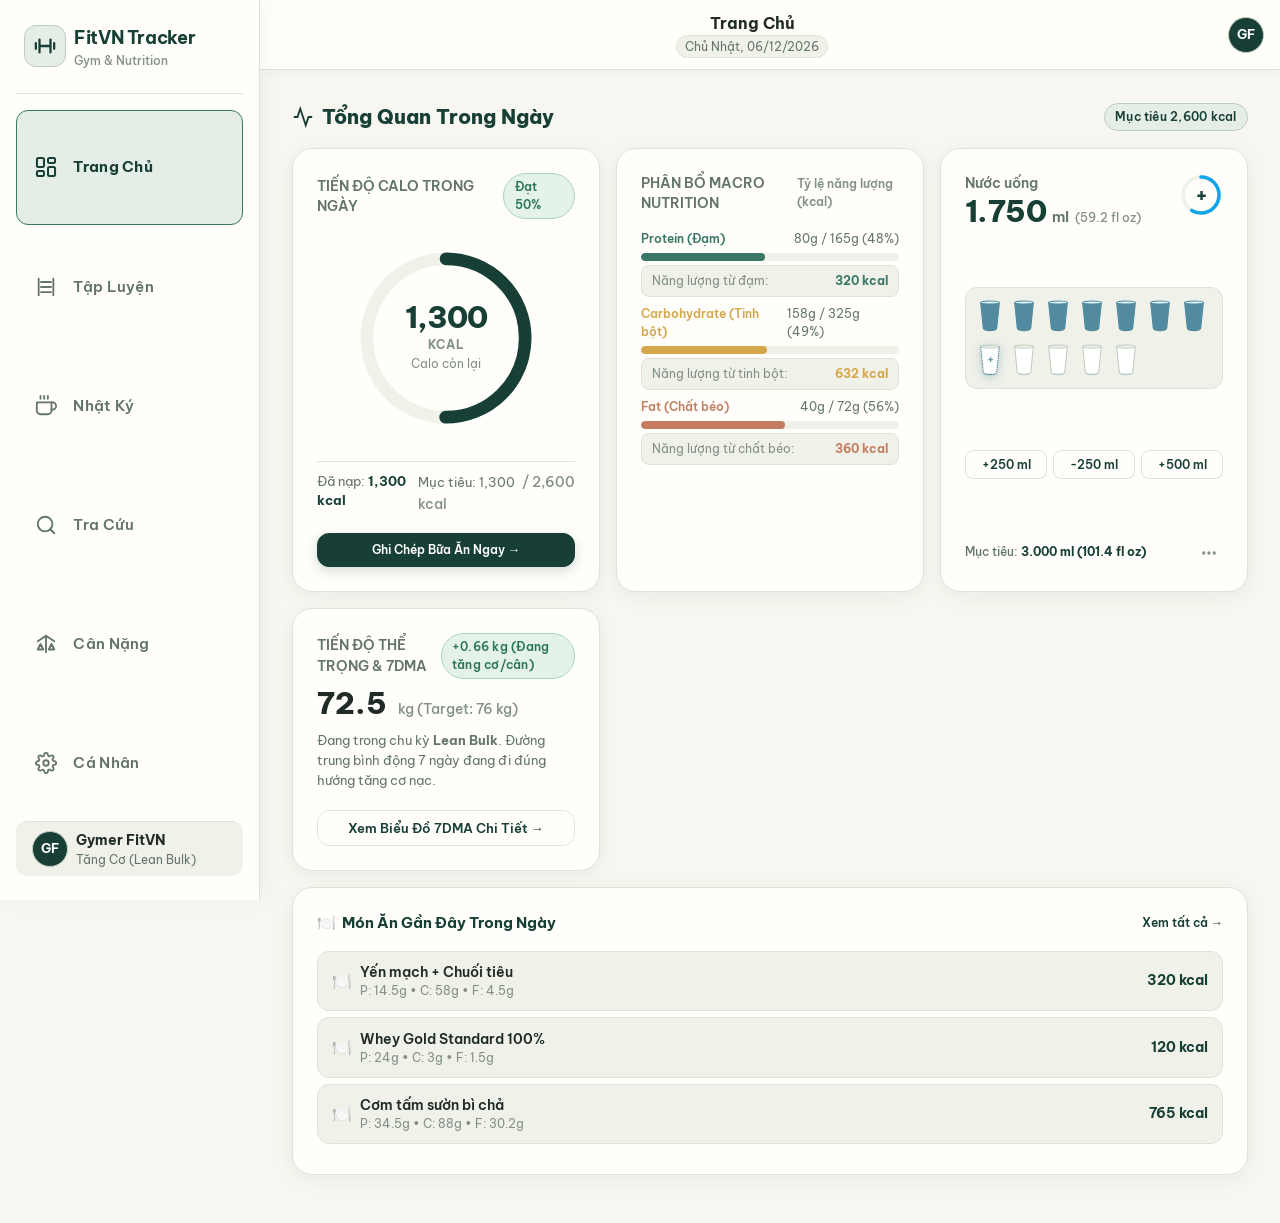
==== index.html @ dfe7b6f4 "fea: push nhật kí tập luyện" ====
<!DOCTYPE html>
<html lang="vi">
<head>
  <meta charset="UTF-8">
  <meta name="viewport" content="width=device-width, initial-scale=1.0, maximum-scale=1.0, user-scalable=no">
  <meta name="theme-color" content="#F7F6F0">
  <meta name="description" content="FitVN Tracker - Ứng dụng quản lý sức khỏe, dinh dưỡng và cân nặng dành cho Gymer">
  <title>Trang Chủ - FitVN Tracker</title>

  <!-- Google Font Be Vietnam Pro -->
  <link rel="preconnect" href="https://fonts.googleapis.com">
  <link rel="preconnect" href="https://fonts.gstatic.com" crossorigin>
  <link href="https://fonts.googleapis.com/css2?family=Be+Vietnam+Pro:wght@400;500;600;700;800&display=swap" rel="stylesheet">

  <!-- Core CSS (No external frameworks) -->
  <link rel="stylesheet" href="css/variables.css">
  <link rel="stylesheet" href="css/glass.css">
  <link rel="stylesheet" href="css/style.css">
</head>
<body class="theme-porcelain">

  <div id="app-layout">
    <!-- NAVIGATION BAR -->
    <nav class="app-navigation glass-nav" id="app-nav" aria-label="Main Navigation">
      <!-- Desktop Brand Header -->
      <div class="nav-brand-desktop">
        <div class="brand-icon">
          <svg width="22" height="22" viewBox="0 0 24 24" fill="none" stroke="currentColor" stroke-width="2.5" stroke-linecap="round" stroke-linejoin="round">
            <path d="M6 5v14M18 5v14M2 9v6M22 9v6M6 12h12"/>
          </svg>
        </div>
        <div class="brand-text">
          <span class="brand-title">FitVN Tracker</span>
          <span class="brand-sub">Gym & Nutrition</span>
        </div>
      </div>

      <!-- Navigation Links -->
      <ul class="nav-list" role="tablist">
        <li class="nav-item">
          <a href="index.html" class="nav-link active" data-page="dashboard">
            <svg viewBox="0 0 24 24" fill="none" stroke-linecap="round" stroke-linejoin="round">
              <rect x="3" y="3" width="7" height="9" rx="1.5"/>
              <rect x="14" y="3" width="7" height="5" rx="1.5"/>
              <rect x="14" y="12" width="7" height="9" rx="1.5"/>
              <rect x="3" y="16" width="7" height="5" rx="1.5"/>
            </svg>
            <span class="nav-label">Trang Chủ</span>
          </a>
        </li>
        <li class="nav-item">
          <a href="Page/workout.html" class="nav-link" data-page="workout">
            <svg viewBox="0 0 24 24" fill="none" stroke="currentColor" stroke-width="2.2" stroke-linecap="round" stroke-linejoin="round">
              <path d="M6.5 6.5h11M6.5 17.5h11M6.5 12h11M4 3v18M20 3v18"/>
            </svg>
            <span class="nav-label">Tập Luyện</span>
          </a>
        </li>
        <li class="nav-item">
          <a href="Page/food-log.html" class="nav-link" data-page="food">
            <svg viewBox="0 0 24 24" fill="none" stroke-linecap="round" stroke-linejoin="round">
              <path d="M18 8h1a4 4 0 0 1 0 8h-1"/>
              <path d="M2 8h16v9a4 4 0 0 1-4 4H6a4 4 0 0 1-4-4V8z"/>
              <line x1="6" y1="1" x2="6" y2="4"/>
              <line x1="10" y1="1" x2="10" y2="4"/>
              <line x1="14" y1="1" x2="14" y2="4"/>
            </svg>
            <span class="nav-label">Nhật Ký</span>
          </a>
        </li>
        <li class="nav-item">
          <a href="Page/food-search.html" class="nav-link" data-page="food-search">
            <svg viewBox="0 0 24 24" fill="none" stroke-linecap="round" stroke-linejoin="round">
              <circle cx="11" cy="11" r="8"></circle>
              <line x1="21" y1="21" x2="16.65" y2="16.65"></line>
            </svg>
            <span class="nav-label">Tra Cứu</span>
          </a>
        </li>
        <li class="nav-item">
          <a href="Page/weight.html" class="nav-link" data-page="weight">
            <svg viewBox="0 0 24 24" fill="none" stroke-linecap="round" stroke-linejoin="round">
              <path d="M12 3v18M3 9l9-6 9 6M6 12l-3 6h6l-3-6zM18 12l-3 6h6l-3-6z"/>
            </svg>
            <span class="nav-label">Cân Nặng</span>
          </a>
        </li>
        <li class="nav-item">
          <a href="Page/settings.html" class="nav-link" data-page="settings">
            <svg viewBox="0 0 24 24" fill="none" stroke-linecap="round" stroke-linejoin="round">
              <circle cx="12" cy="12" r="3"/>
              <path d="M19.4 15a1.65 1.65 0 0 0 .33 1.82l.06.06a2 2 0 0 1 0 2.83 2 2 0 0 1-2.83 0l-.06-.06a1.65 1.65 0 0 0-1.82-.33 1.65 1.65 0 0 0-1 1.51V21a2 2 0 0 1-2 2 2 2 0 0 1-2-2v-.09A1.65 1.65 0 0 0 9 19.4a1.65 1.65 0 0 0-1.82.33l-.06.06a2 2 0 0 1-2.83 0 2 2 0 0 1 0-2.83l.06-.06a1.65 1.65 0 0 0 .33-1.82 1.65 1.65 0 0 0-1.51-1H3a2 2 0 0 1-2-2 2 2 0 0 1 2-2h.09A1.65 1.65 0 0 0 4.6 9a1.65 1.65 0 0 0-.33-1.82l-.06-.06a2 2 0 0 1 0-2.83 2 2 0 0 1 2.83 0l.06.06a1.65 1.65 0 0 0 1.82.33H9a1.65 1.65 0 0 0 1-1.51V3a2 2 0 0 1 2-2 2 2 0 0 1 2 2v.09a1.65 1.65 0 0 0 1 1.51 1.65 1.65 0 0 0 1.82-.33l.06-.06a2 2 0 0 1 2.83 0 2 2 0 0 1 0 2.83l-.06.06a1.65 1.65 0 0 0-.33 1.82V9a1.65 1.65 0 0 0 1.51 1H21a2 2 0 0 1 2 2 2 2 0 0 1-2 2h-.09a1.65 1.65 0 0 0-1.51 1z"/>
            </svg>
            <span class="nav-label">Cá Nhân</span>
          </a>
        </li>
      </ul>

      <!-- Desktop Sidebar User Snippet -->
      <a href="Page/auth.html" class="nav-footer-desktop" title="Chuyển đổi tài khoản / Đăng nhập">
        <div class="avatar-pill">VN</div>
        <div class="user-info-snippet">
          <span class="user-name">Người dùng FitVN</span>
          <span class="user-goal-tag">Đang tải hồ sơ...</span>
        </div>
      </a>
    </nav>

    <!-- CONTENT WRAPPER -->
    <div class="content-wrapper">
      <!-- Sticky Glass Header -->
      <header class="app-header glass-header">
        <div class="header-left">
          <div class="brand-icon">
            <svg width="20" height="20" viewBox="0 0 24 24" fill="none" stroke="currentColor" stroke-width="2.5" stroke-linecap="round" stroke-linejoin="round">
              <path d="M6 5v14M18 5v14M2 9v6M22 9v6M6 12h12"/>
            </svg>
          </div>
          <span class="brand-title">FitVN Tracker</span>
        </div>
        <div class="header-center">
          <h1 class="header-tab-title" id="header-title">Trang Chủ</h1>
          <span class="header-date-badge" id="header-date">Hôm nay</span>
        </div>
        <div class="header-right">
          <a href="Page/auth.html" class="avatar-pill" title="Hồ sơ tài khoản">VN</a>
        </div>
      </header>

      <!-- Main Viewport for Dashboard -->
      <main class="main-viewport">
        <!-- TRANG CHỦ (DASHBOARD) -->
        <section class="tab-content active" id="tab-dashboard">
          <div class="section-header">
            <h2 class="section-title">
              <svg width="22" height="22" viewBox="0 0 24 24" fill="none" stroke="var(--color-primary, #173F35)" stroke-width="2">
                <path d="M22 12h-4l-3 9L9 3l-3 9H2"/>
              </svg>
              Tổng Quan Trong Ngày
            </h2>
            <span class="glass-badge glass-badge-cyan" id="dash-target-badge">Mục tiêu 2,600 kcal</span>
          </div>

          <div class="grid-cards">
            <!-- WIDGET 1: SVG Circular Calorie Progress Gauge -->
            <div class="glass-card stat-card glass-card-interactive">
              <div class="stat-header">
                <span>TIẾN ĐỘ CALO TRONG NGÀY</span>
                <span class="glass-badge glass-badge-emerald" id="dash-calories-badge">Đạt 50%</span>
              </div>

              <div class="calorie-gauge-container">
                <div class="calorie-gauge-wrapper">
                  <svg class="gauge-svg" viewBox="0 0 180 180">
                    <!-- Background ring -->
                    <circle class="gauge-circle-bg" cx="90" cy="90" r="75"/>
                    <!-- Progress ring -->
                    <circle class="gauge-circle-progress" id="gauge-circle-progress" cx="90" cy="90" r="75"/>
                  </svg>
                  <div class="gauge-center-content">
                    <div class="gauge-cal-num" id="gauge-remaining-val">1,300</div>
                    <div class="gauge-cal-unit">KCAL</div>
                    <div class="gauge-cal-label" id="gauge-status-label">Calo còn lại</div>
                  </div>
                </div>
              </div>

              <!-- Sub statistics -->
              <div style="display: flex; justify-content: space-between; font-size: 0.8rem; color: var(--color-text-secondary, #63756B); border-top: 1px solid var(--color-border, #DDE3D9); padding-top: 10px; margin-top: 4px;">
                <span>Đã nạp: <strong style="color: var(--color-primary, #173F35);" id="dash-calories-consumed">1,300 kcal</strong></span>
                <span>Mục tiêu: <span id="dash-stat-calories">2,600 kcal</span></span>
              </div>
              <div style="margin-top: 10px; display: flex; justify-content: flex-end;">
                <a href="Page/food-log.html" class="glass-btn glass-btn-primary" style="font-size: 0.78rem; padding: 0.4rem 0.85rem; width: 100%;">
                  Ghi Chép Bữa Ăn Ngay &rarr;
                </a>
              </div>
            </div>

            <!-- WIDGET 2: Deep Macro Nutrients Breakdown -->
            <div class="glass-card stat-card glass-card-interactive">
              <div class="stat-header">
                <span>PHÂN BỔ MACRO NUTRITION</span>
                <span style="font-size: 0.75rem; color: var(--color-text-muted, #829087);">Tỷ lệ năng lượng (kcal)</span>
              </div>
              
              <div class="macro-bars">
                <!-- Protein -->
                <div class="macro-bar-item">
                  <div class="macro-meta">
                    <span style="color: var(--color-protein, #397866); font-weight: 600;">Protein (Đạm)</span>
                    <span id="dash-macro-protein-text">0g / 165g (0%)</span>
                  </div>
                  <div class="progress-track">
                    <div class="progress-fill fill-protein" id="dash-macro-protein-progress" style="width: 0%;"></div>
                  </div>
                  <div class="macro-detail-pill">
                    <span style="color: var(--color-text-muted, #829087);">Năng lượng từ đạm:</span>
                    <strong style="color: var(--color-protein, #397866);" id="dash-macro-protein-kcal">0 kcal</strong>
                  </div>
                </div>

                <!-- Carbs -->
                <div class="macro-bar-item">
                  <div class="macro-meta">
                    <span style="color: var(--color-carbs, #D5A64B); font-weight: 600;">Carbohydrate (Tinh bột)</span>
                    <span id="dash-macro-carb-text">0g / 325g (0%)</span>
                  </div>
                  <div class="progress-track">
                    <div class="progress-fill fill-carb" id="dash-macro-carb-progress" style="width: 0%;"></div>
                  </div>
                  <div class="macro-detail-pill">
                    <span style="color: var(--color-text-muted, #829087);">Năng lượng từ tinh bột:</span>
                    <strong style="color: var(--color-carbs, #D5A64B);" id="dash-macro-carb-kcal">0 kcal</strong>
                  </div>
                </div>

                <!-- Fat -->
                <div class="macro-bar-item">
                  <div class="macro-meta">
                    <span style="color: var(--color-fat, #C47D60); font-weight: 600;">Fat (Chất béo)</span>
                    <span id="dash-macro-fat-text">0g / 72g (0%)</span>
                  </div>
                  <div class="progress-track">
                    <div class="progress-fill fill-fat" id="dash-macro-fat-progress" style="width: 0%;"></div>
                  </div>
                  <div class="macro-detail-pill">
                    <span style="color: var(--color-text-muted, #829087);">Năng lượng từ chất béo:</span>
                    <strong style="color: var(--color-fat, #C47D60);" id="dash-macro-fat-kcal">0 kcal</strong>
                  </div>
                </div>
              </div>
            </div>

            <!-- WIDGET 3: Interactive Water Hydration Tracker with Dynamic Cups -->
            <div class="glass-card stat-card glass-card-interactive water-tracker-card" id="widget-water-tracker">
              <!-- Top Row: Title + Amount on Left, Circular Progress + Button on Right -->
              <div class="water-card-top">
                <div class="water-header-info">
                  <div class="water-label">Nước uống</div>
                  <div class="water-amount-row">
                    <span class="water-big-number" id="dash-water-val">1,750</span>
                    <span class="water-unit-label" id="dash-water-unit">ml</span>
                    <span class="water-sub-oz" id="dash-water-sub-oz">(59.2 fl oz)</span>
                  </div>
                </div>

                <div class="water-quick-add-wrap" title="Nhấn để nạp 1 cốc 250ml">
                  <div class="water-circular-gauge" id="btn-water-quick-add" role="button" tabindex="0" aria-label="Uống 1 cốc nước 250ml">
                    <svg viewBox="0 0 44 44" class="water-gauge-svg">
                      <circle class="water-gauge-bg" cx="22" cy="22" r="18" />
                      <circle class="water-gauge-bar" id="water-gauge-circle" cx="22" cy="22" r="18" />
                    </svg>
                    <span class="water-gauge-plus" aria-hidden="true">+</span>
                  </div>
                </div>
              </div>

              <!-- Cups Container (Rendered dynamically based on waterTarget and 250ml/cup) -->
              <div class="water-cups-section">
                <div class="water-cups-grid" id="dash-water-cups-grid" role="region" aria-label="Danh sách cốc nước">
                  <!-- Dynamically populated cups via app.js -->
                </div>
              </div>

              <!-- Quick Stepper Controls for Easy 1-Tap Adjustment -->
              <div class="water-quick-stepper">
                <button type="button" class="water-step-btn" data-water-quick="250" title="Uống 1 cốc (+250ml)">
                  <span>+250 ml</span>
                </button>
                <button type="button" class="water-step-btn" data-water-quick="-250" title="Bớt 1 cốc (-250ml)">
                  <span>-250 ml</span>
                </button>
                <button type="button" class="water-step-btn" data-water-quick="500" title="Uống 1 bình (+500ml)">
                  <span>+500 ml</span>
                </button>
              </div>

              <!-- Bottom Row: Goal on Left, Options Menu on Right -->
              <div class="water-card-bottom">
                <div class="water-goal-caption" id="dash-water-goal-caption">
                  Mục tiêu: <span id="dash-water-goal-val">3,000 ml</span>
                </div>
                <div class="water-menu-wrapper">
                  <button type="button" class="btn-water-dots" id="btn-water-dots" aria-label="Tùy chọn lượng nước" title="Tùy chọn">
                    <svg width="18" height="18" viewBox="0 0 24 24" fill="currentColor">
                      <circle cx="5" cy="12" r="2.2"/>
                      <circle cx="12" cy="12" r="2.2"/>
                      <circle cx="19" cy="12" r="2.2"/>
                    </svg>
                  </button>
                  <div class="water-dropdown-panel" id="water-dropdown-panel" style="display: none;">
                    <button type="button" class="water-dropdown-btn" data-water-quick="250">
                      <span>🥤 Uống 1 cốc (+250ml)</span>
                    </button>
                    <button type="button" class="water-dropdown-btn" data-water-quick="-250">
                      <span>↩️ Giảm 1 cốc (-250ml)</span>
                    </button>
                    <button type="button" class="water-dropdown-btn" id="btn-water-edit-target">
                      <span>🎯 Đổi mục tiêu hàng ngày</span>
                    </button>
                    <div class="water-dropdown-divider"></div>
                    <button type="button" class="water-dropdown-btn text-danger" id="btn-water-reset">
                      <span>↺ Đặt lại 0ml hôm nay</span>
                    </button>
                  </div>
                </div>
              </div>
            </div>

            <!-- WIDGET 4: Quick Weight & 7DMA Snippet -->
            <div class="glass-card stat-card glass-card-interactive">
              <div class="stat-header">
                <span>TIẾN ĐỘ THỂ TRỌNG & 7DMA</span>
                <span class="glass-badge glass-badge-emerald" id="dash-weight-badge">+0.3 kg tuần này</span>
              </div>
              <div class="stat-value" id="dash-current-weight">
                72.5 <span class="stat-unit">kg (Target: 76.0 kg)</span>
              </div>
              <p style="font-size: 0.82rem; color: var(--color-text-secondary, #63756B); margin-top: 4px;">
                Đang trong chu kỳ <strong>Lean Bulk</strong>. Đường trung bình động 7 ngày đang đi đúng hướng tăng cơ nạc.
              </p>
              <div style="margin-top: 12px; display: flex; justify-content: flex-end;">
                <a href="Page/weight.html" class="glass-btn" style="font-size: 0.8rem; padding: 0.45rem 0.9rem; width: 100%;">
                  Xem Biểu Đồ 7DMA Chi Tiết &rarr;
                </a>
              </div>
            </div>
          </div>

          <!-- BOTTOM SECTION: Recent Meals & Gym Quick Shortcuts -->
          <div class="grid-cards" style="margin-top: var(--spacing-md); grid-template-columns: 1fr;">
            <!-- Recent Meals Feed -->
            <div class="glass-card stat-card">
              <div class="stat-header">
                <span style="font-size: 0.95rem; font-weight: 700; color: var(--color-primary, #173F35); display: flex; align-items: center; gap: 6px;">
                  <span>🍽️</span>
                  <span>Món Ăn Gần Đây Trong Ngày</span>
                </span>
                <a href="Page/food-log.html" style="font-size: 0.78rem; color: var(--color-primary, #173F35); text-decoration: none; font-weight: 600;">
                  Xem tất cả &rarr;
                </a>
              </div>
              
              <!-- Populated via DocumentFragment Batching in app.js -->
              <div id="dash-recent-food-list" style="margin-top: var(--spacing-sm);">
                <!-- Dynamic Content -->
              </div>
            </div>
          </div>
        </section>
      </main>
    </div>
  </div>

  <!-- Toast Notification Container -->
  <div id="toast-container" aria-live="polite"></div>

  <!-- Vanilla JavaScript -->
  <script src="js/foodDatabase.js"></script>
  <script src="js/calculator.js"></script>
  <script src="js/chart.js"></script>
  <script src="js/storage.js"></script>
  <script src="js/app.js"></script>
</body>
</html>
---- css/variables.css ----
/* ==========================================================================
   FitVN Tracker - Design Tokens & CSS Variables
   Theme: Jade & Porcelain — Premium Wellness (RULE.md Section 3)
   ========================================================================== */

:root {
  /* --------------------------------------------------------------------------
     1. Brand Colors
     -------------------------------------------------------------------------- */
  --color-primary: #173F35;          /* Deep Jade */
  --color-primary-hover: #245747;    /* Dark Jade */
  --color-primary-soft: #E5EDE7;     /* Soft Jade Tint */
  --color-primary-contrast: #FFFFFF;

  /* Accent — Signature Citron */
  --color-accent: #D2F36B;
  --color-accent-hover: #C1E451;
  --color-accent-soft: #EEF8CD;
  --color-accent-text: #26351D;

  /* Supporting Brand Colors */
  --color-jade: #173F35;
  --color-sage: #397866;
  --color-citron: #D2F36B;
  --color-porcelain: #F7F6F0;
  --color-ink: #202B28;
  --color-clay: #C47D60;

  /* --------------------------------------------------------------------------
     2. Background & Surface Tokens
     -------------------------------------------------------------------------- */
  --color-bg: #F7F6F0;               /* Warm Porcelain Canvas */
  --color-surface: #FFFEFA;          /* Crisp White Surface */
  --color-surface-raised: #F0F1E9;   /* Muted Raised Panel */
  --color-glass: rgba(255, 254, 250, 0.85);

  --bg-primary: #F7F6F0;
  --bg-secondary: #FFFEFA;
  --bg-tertiary: #F0F1E9;

  /* --------------------------------------------------------------------------
     3. Text & Typography
     -------------------------------------------------------------------------- */
  --color-text: #202B28;             /* Rich Ink */
  --color-text-secondary: #63756B;   /* Slate Sage */
  --color-text-muted: #829087;       /* Muted Pebble */
  --color-text-inverse: #FFFFFF;

  --text-primary: #202B28;
  --text-secondary: #63756B;
  --text-muted: #829087;
  --text-inverse: #FFFFFF;

  /* --------------------------------------------------------------------------
     4. Borders & Dividers
     -------------------------------------------------------------------------- */
  --color-border: #DDE3D9;           /* Soft Muted Border */
  --color-border-strong: #BECBC0;    /* Distinct Card Outline */
  --color-border-focus: #397866;     /* Active Focus Sage */

  --glass-border: #DDE3D9;
  --glass-border-hover: #BECBC0;
  --glass-border-active: #397866;
  --glass-border-highlight: #BECBC0;

  /* --------------------------------------------------------------------------
     5. Component Semantic Accents (Compatibility with existing modules)
     -------------------------------------------------------------------------- */
  --accent-cyan: #173F35;            /* Mapped to Brand Jade */
  --accent-cyan-rgb: 23, 63, 53;
  --accent-emerald: #287653;         /* Wellness Forest */
  --accent-emerald-rgb: 40, 118, 83;
  --accent-flame: #B83E42;           /* Rose Clay Red */
  --accent-flame-rgb: 184, 62, 66;
  --accent-purple: #326B82;          /* Slate Mineral Blue */
  --accent-purple-rgb: 50, 107, 130;
  --accent-amber: #946414;           /* Warm Honey Gold */
  --accent-amber-rgb: 148, 100, 20;

  /* --------------------------------------------------------------------------
     6. Functional Status Tokens
     -------------------------------------------------------------------------- */
  --color-success: #287653;
  --color-success-bg: #E5F2E9;
  --color-warning: #946414;
  --color-warning-bg: #FBF0D5;
  --color-danger: #B83E42;
  --color-danger-bg: #FBE9E7;
  --color-info: #326B82;
  --color-info-bg: #E5F0F4;

  /* BMI Classification Tokens */
  --color-bmi-underweight: #326B82;
  --color-bmi-normal: #287653;
  --color-bmi-overweight: #946414;
  --color-bmi-obesity: #B83E42;

  /* Nutrition Macros */
  --color-protein: #397866;          /* Sage Protein */
  --color-carbs: #D5A64B;            /* Honey Carbs */
  --color-fat: #C47D60;              /* Warm Clay Fat */
  --color-water: #528BA0;            /* Soft Blue Hydration */
  --color-calories: #173F35;         /* Deep Jade Calorie */

  /* Pure Canvas / Chart Tokens */
  --color-chart-1: #173F35;
  --color-chart-2: #397866;
  --color-chart-3: #C47D60;
  --color-chart-4: #D5A64B;
  --color-chart-5: #528BA0;
  --color-chart-grid: #DDE3D9;
  --color-chart-label: #63756B;

  /* --------------------------------------------------------------------------
     7. Elevation, Shadows & Glass Surfaces
     -------------------------------------------------------------------------- */
  --glass-bg: #FFFEFA;
  --glass-bg-subtle: #F0F1E9;
  --glass-bg-hover: #E5EDE7;
  --glass-bg-active: #E5EDE7;

  --shadow-card: 0 4px 20px rgba(23, 63, 53, 0.06);
  --shadow-card-hover: 0 10px 30px rgba(23, 63, 53, 0.10);
  --shadow-dropdown: 0 8px 24px rgba(23, 63, 53, 0.10);
  --shadow-modal: 0 20px 60px rgba(23, 63, 53, 0.18);
  --shadow-focus: 0 0 0 3px rgba(57, 120, 102, 0.20);

  --glass-shadow: 0 4px 20px rgba(23, 63, 53, 0.06);
  --glass-shadow-lg: 0 10px 30px rgba(23, 63, 53, 0.10);
  --glass-blur: blur(14px);
  --glass-blur-lg: blur(20px);

  --glow-cyan: 0 4px 12px rgba(23, 63, 53, 0.12);
  --glow-emerald: 0 4px 12px rgba(40, 118, 83, 0.15);
  --glow-flame: 0 4px 12px rgba(184, 62, 66, 0.15);

  /* --------------------------------------------------------------------------
     8. Typography — Vietnamese Support
     -------------------------------------------------------------------------- */
  --font-family: "Be Vietnam Pro", "Noto Sans", "Segoe UI", Arial, sans-serif;
  --font-sans: "Be Vietnam Pro", "Noto Sans", "Segoe UI", Arial, sans-serif;
  --font-mono: ui-monospace, SFMono-Regular, Menlo, Monaco, Consolas, monospace;

  --font-size-xs: 0.75rem;
  --font-size-sm: 0.875rem;
  --font-size-base: 1rem;
  --font-size-lg: 1.125rem;
  --font-size-xl: 1.25rem;
  --font-size-2xl: 1.5rem;
  --font-size-3xl: 1.875rem;
  --font-size-4xl: 2.25rem;

  --font-weight-regular: 400;
  --font-weight-medium: 500;
  --font-weight-semibold: 600;
  --font-weight-bold: 700;

  --line-height-tight: 1.25;
  --line-height-normal: 1.5;
  --line-height-relaxed: 1.75;

  /* --------------------------------------------------------------------------
     9. Spacing Scale & Radii
     -------------------------------------------------------------------------- */
  --spacing-xs: 0.25rem; /* 4px */
  --spacing-sm: 0.5rem;  /* 8px */
  --spacing-md: 1rem;    /* 16px */
  --spacing-lg: 1.5rem;  /* 24px */
  --spacing-xl: 2rem;    /* 32px */
  --spacing-2xl: 3rem;   /* 48px */

  --space-1: 4px;
  --space-2: 8px;
  --space-3: 12px;
  --space-4: 16px;
  --space-5: 20px;
  --space-6: 24px;
  --space-8: 32px;
  --space-10: 40px;
  --space-12: 48px;
  --space-16: 64px;

  --radius-sm: 8px;
  --radius-md: 12px;
  --radius-lg: 20px;
  --radius-xl: 24px;
  --radius-full: 9999px;

  /* --------------------------------------------------------------------------
     10. Transitions & Motion
     -------------------------------------------------------------------------- */
  --transition-fast: 150ms ease;
  --transition-normal: 250ms ease;
  --transition-slow: 350ms ease;
  --transition-spring: 0.35s cubic-bezier(0.175, 0.885, 0.32, 1.275);

  /* --------------------------------------------------------------------------
     11. Layout & Z-Index Constants
     -------------------------------------------------------------------------- */
  --bottom-nav-height: 68px;
  --sidebar-width: 260px;
  --header-height: 70px;
  --container-max-width: 1200px;

  --z-dropdown: 100;
  --z-sticky: 200;
  --z-overlay: 300;
  --z-modal: 400;
  --z-toast: 500;
}
---- css/glass.css ----
/* ==========================================================================
   FitVN Tracker - UI Surfaces & Interactive Components
   Theme: Jade & Porcelain (Translucent Panels, Crisp Borders & Soft Shadows)
   ========================================================================== */

/* --------------------------------------------------------------------------
   1. Card Surfaces
   -------------------------------------------------------------------------- */
.glass-card {
  background: var(--color-surface, #FFFEFA);
  border: 1px solid var(--color-border, #DDE3D9);
  border-radius: var(--radius-lg, 20px);
  box-shadow: var(--shadow-card, 0 4px 20px rgba(23, 63, 53, 0.06));
  transition: transform var(--transition-normal), border-color var(--transition-normal), box-shadow var(--transition-normal);
  position: relative;
  overflow: hidden;
}

.glass-card:hover {
  border-color: var(--color-border-strong, #BECBC0);
}

.glass-card-interactive:hover {
  transform: translateY(-2px);
  border-color: var(--color-border-focus, #397866);
  box-shadow: var(--shadow-card-hover, 0 10px 30px rgba(23, 63, 53, 0.10));
}

/* Subtle Card Surface for Sub-components & Items */
.glass-subtle {
  background: var(--color-surface-raised, #F0F1E9);
  border: 1px solid var(--color-border, #DDE3D9);
  border-radius: var(--radius-md, 12px);
  color: var(--color-text, #202B28);
}

/* --------------------------------------------------------------------------
   2. Navigation & Header Glass Surfaces
   -------------------------------------------------------------------------- */
.glass-nav {
  background: #FFFEFA;
  border-top: 1px solid var(--color-border, #DDE3D9);
  box-shadow: 0 4px 20px rgba(23, 63, 53, 0.04);
}

.glass-header {
  background: rgba(255, 254, 250, 0.92);
  backdrop-filter: blur(14px);
  -webkit-backdrop-filter: blur(14px);
  border-bottom: 1px solid var(--color-border, #DDE3D9);
  box-shadow: 0 2px 10px rgba(23, 63, 53, 0.04);
}

/* --------------------------------------------------------------------------
   3. Buttons
   -------------------------------------------------------------------------- */
.glass-btn {
  display: inline-flex;
  align-items: center;
  justify-content: center;
  gap: var(--spacing-sm);
  padding: 0.65rem 1.25rem;
  background: var(--color-surface, #FFFEFA);
  border: 1px solid var(--color-border, #DDE3D9);
  border-radius: var(--radius-md, 12px);
  color: var(--color-primary, #173F35);
  font-size: 0.9rem;
  font-weight: 600;
  cursor: pointer;
  transition: all var(--transition-fast);
  text-decoration: none;
  user-select: none;
  font-family: inherit;
}

.glass-btn:hover {
  background: var(--color-primary-soft, #E5EDE7);
  border-color: var(--color-border-strong, #BECBC0);
  color: var(--color-primary, #173F35);
  transform: translateY(-1px);
}

.glass-btn:active {
  transform: translateY(0);
}

.glass-btn-primary {
  background: var(--color-primary, #173F35);
  border-color: var(--color-primary, #173F35);
  color: #FFFFFF;
  box-shadow: 0 4px 12px rgba(23, 63, 53, 0.18);
}

.glass-btn-primary:hover {
  background: var(--color-primary-hover, #245747);
  border-color: var(--color-primary-hover, #245747);
  color: #FFFFFF;
  box-shadow: 0 6px 16px rgba(23, 63, 53, 0.22);
}

.glass-btn-emerald {
  background: var(--color-success-bg, #E5F2E9);
  border-color: #A8D5B8;
  color: var(--color-success, #287653);
}

.glass-btn-emerald:hover {
  background: var(--color-success, #287653);
  border-color: var(--color-success, #287653);
  color: #FFFFFF;
}

.glass-btn-danger {
  background: var(--color-danger-bg, #FBE9E7);
  border-color: #EFA39F;
  color: var(--color-danger, #B83E42);
}

.glass-btn-danger:hover {
  background: var(--color-danger, #B83E42);
  border-color: var(--color-danger, #B83E42);
  color: #FFFFFF;
}

/* --------------------------------------------------------------------------
   4. Badges & Pills
   -------------------------------------------------------------------------- */
.glass-badge {
  display: inline-flex;
  align-items: center;
  gap: 0.35rem;
  padding: 0.25rem 0.65rem;
  font-size: 0.75rem;
  font-weight: 600;
  letter-spacing: 0.02em;
  border-radius: var(--radius-full);
  background: var(--color-surface-raised, #F0F1E9);
  border: 1px solid var(--color-border, #DDE3D9);
  color: var(--color-text-secondary, #63756B);
}

.glass-badge-cyan {
  background: var(--color-primary-soft, #E5EDE7);
  border-color: var(--color-border-strong, #BECBC0);
  color: var(--color-primary, #173F35);
}

.glass-badge-emerald {
  background: var(--color-success-bg, #E5F2E9);
  border-color: #A8D5B8;
  color: var(--color-success, #287653);
}

.glass-badge-flame {
  background: var(--color-danger-bg, #FBE9E7);
  border-color: #EFA39F;
  color: var(--color-danger, #B83E42);
}

/* --------------------------------------------------------------------------
   5. Form Inputs & Controls
   -------------------------------------------------------------------------- */
.glass-input {
  width: 100%;
  padding: 0.75rem 1rem;
  background: var(--color-surface, #FFFEFA);
  border: 1.5px solid var(--color-border, #DDE3D9);
  border-radius: var(--radius-md, 12px);
  color: var(--color-text, #202B28);
  font-family: inherit;
  font-size: 0.95rem;
  outline: none;
  transition: all var(--transition-fast);
}

.glass-input:focus {
  border-color: var(--color-border-focus, #397866);
  background: #FFFFFF;
  box-shadow: var(--shadow-focus, 0 0 0 3px rgba(57, 120, 102, 0.20));
}

.glass-input::placeholder {
  color: var(--color-text-muted, #829087);
}

/* --------------------------------------------------------------------------
   6. Modals & Overlays
   -------------------------------------------------------------------------- */
.glass-modal-backdrop,
.app-modal-backdrop {
  position: fixed;
  inset: 0;
  background: rgba(23, 63, 53, 0.45);
  backdrop-filter: blur(8px);
  -webkit-backdrop-filter: blur(8px);
  z-index: var(--z-modal, 400);
  display: flex;
  align-items: center;
  justify-content: center;
  padding: var(--spacing-md);
  opacity: 0;
  pointer-events: none;
  transition: opacity var(--transition-normal);
}

.glass-modal-backdrop.active,
.app-modal-backdrop.active {
  opacity: 1;
  pointer-events: auto;
}

.glass-modal-container,
.app-modal-box {
  width: 100%;
  max-width: 600px;
  max-height: 88vh;
  display: flex;
  flex-direction: column;
  background: var(--color-surface, #FFFEFA);
  border: 1px solid var(--color-border, #DDE3D9);
  border-radius: var(--radius-lg, 20px);
  box-shadow: var(--shadow-modal, 0 20px 60px rgba(23, 63, 53, 0.18));
  transform: translateY(20px) scale(0.97);
  transition: transform var(--transition-spring), opacity var(--transition-normal);
  overflow: hidden;
  color: var(--color-text, #202B28);
}

.glass-modal-backdrop.active .glass-modal-container,
.app-modal-backdrop.active .app-modal-box {
  transform: translateY(0) scale(1);
}

/* --------------------------------------------------------------------------
   7. Ambient Glow Container (Disabled in Porcelain Wellness Theme)
   -------------------------------------------------------------------------- */
.ambient-glow-container {
  display: none !important;
}
---- css/style.css ----
/* ==========================================================================
   FitVN Tracker - Unified Master Stylesheet
   Theme: Jade & Porcelain — Premium Wellness (RULE.md Section 3 & 4)
   Colors: Jade #173F35, Porcelain #F7F6F0, Surface #FFFEFA, Sage #397866, Citron #D2F36B
   ========================================================================== */

/* --------------------------------------------------------------------------
   1. CSS Reset & Base Setup
   -------------------------------------------------------------------------- */
*, *::before, *::after {
  box-sizing: border-box;
  margin: 0;
  padding: 0;
}

html {
  font-family: var(--font-family, "Be Vietnam Pro", sans-serif);
  background-color: var(--color-bg, #F7F6F0);
  color: var(--color-text, #202B28);
  -webkit-font-smoothing: antialiased;
  -moz-osx-font-smoothing: grayscale;
  scroll-behavior: smooth;
  color-scheme: light;
}

body {
  min-height: 100vh;
  position: relative;
  overflow-x: hidden;
  line-height: var(--line-height-normal, 1.5);
  background-color: var(--color-bg, #F7F6F0);
  color: var(--color-text, #202B28);
  font-family: var(--font-family, "Be Vietnam Pro", sans-serif);
}

/* --------------------------------------------------------------------------
   2. App Layout Container
   -------------------------------------------------------------------------- */
#app-layout {
  display: flex;
  flex-direction: column;
  min-height: 100vh;
  position: relative;
  z-index: 1;
  background-color: var(--color-bg, #F7F6F0);
}

/* --------------------------------------------------------------------------
   3. Header Styles
   -------------------------------------------------------------------------- */
.app-header {
  position: sticky;
  top: 0;
  z-index: 100;
  height: var(--header-height, 70px);
  padding: 0 var(--spacing-md, 16px);
  display: flex;
  align-items: center;
  justify-content: space-between;
  background: rgba(255, 254, 250, 0.92);
  border-bottom: 1px solid var(--color-border, #DDE3D9);
  backdrop-filter: blur(14px);
  -webkit-backdrop-filter: blur(14px);
  box-shadow: 0 2px 10px rgba(23, 63, 53, 0.04);
}

.header-left {
  display: flex;
  align-items: center;
  gap: var(--spacing-sm, 8px);
}

.brand-icon {
  width: 38px;
  height: 38px;
  border-radius: var(--radius-md, 12px);
  background: var(--color-primary-soft, #E5EDE7);
  border: 1px solid var(--color-border-strong, #BECBC0);
  display: flex;
  align-items: center;
  justify-content: center;
  color: var(--color-primary, #173F35);
  box-shadow: none;
}

.brand-title {
  font-size: 1.15rem;
  font-weight: 700;
  letter-spacing: -0.02em;
  color: var(--color-primary, #173F35);
}

.brand-sub {
  font-size: 0.72rem;
  color: var(--color-text-muted, #829087);
  font-weight: 500;
}

.header-center {
  display: flex;
  flex-direction: column;
  align-items: center;
}

.header-tab-title {
  font-size: 1rem;
  font-weight: 700;
  color: var(--color-text, #202B28);
}

.header-date-badge {
  font-size: 0.72rem;
  background: var(--color-surface-raised, #F0F1E9);
  color: var(--color-text-secondary, #63756B);
  border: 1px solid var(--color-border, #DDE3D9);
  padding: 2px 8px;
  border-radius: var(--radius-full);
}

.header-right {
  display: flex;
  align-items: center;
  gap: var(--spacing-sm, 8px);
}

.avatar-pill {
  width: 36px;
  height: 36px;
  border-radius: var(--radius-full);
  border: 1px solid var(--color-border-strong, #BECBC0);
  background: var(--color-primary, #173F35);
  display: flex;
  align-items: center;
  justify-content: center;
  font-size: 0.8rem;
  font-weight: 700;
  color: #FFFFFF;
  text-decoration: none;
  cursor: pointer;
}

/* --------------------------------------------------------------------------
   4. Main Content Area
   -------------------------------------------------------------------------- */
.main-viewport {
  flex: 1;
  padding: var(--spacing-md, 16px);
  padding-bottom: calc(var(--bottom-nav-height, 68px) + var(--spacing-xl, 32px));
  max-width: var(--container-max-width, 1200px);
  width: 100%;
  margin: 0 auto;
}

.tab-content {
  display: none;
  opacity: 0;
  transform: translateY(8px);
  transition: opacity var(--transition-normal), transform var(--transition-normal);
}

.tab-content.active {
  display: block;
  opacity: 1;
  transform: translateY(0);
  animation: tabFadeIn 0.3s ease forwards;
}

@keyframes tabFadeIn {
  from {
    opacity: 0;
    transform: translateY(8px);
  }
  to {
    opacity: 1;
    transform: translateY(0);
  }
}

/* --------------------------------------------------------------------------
   5. Navigation Bar - Mobile First
   -------------------------------------------------------------------------- */
.app-navigation {
  position: fixed;
  bottom: 0;
  left: 0;
  right: 0;
  height: var(--bottom-nav-height, 68px);
  padding: 0 var(--spacing-md, 16px);
  padding-bottom: env(safe-area-inset-bottom, 0);
  z-index: 1000;
  display: flex;
  align-items: center;
  justify-content: space-around;
  background: #FFFEFA;
  border-top: 1px solid var(--color-border, #DDE3D9);
  box-shadow: 0 -4px 20px rgba(23, 63, 53, 0.04);
}

.nav-brand-desktop {
  display: none;
}

.nav-list {
  display: flex;
  align-items: center;
  justify-content: space-around;
  width: 100%;
  list-style: none;
  margin: 0;
  padding: 0;
}

.nav-item {
  flex: 1;
  display: flex;
  justify-content: center;
}

.nav-link {
  display: flex;
  flex-direction: column;
  align-items: center;
  justify-content: center;
  gap: 3px;
  background: none;
  border: none;
  color: var(--color-text-secondary, #63756B);
  cursor: pointer;
  padding: 6px 12px;
  border-radius: var(--radius-md, 12px);
  transition: all var(--transition-fast);
  text-decoration: none;
  position: relative;
  width: 100%;
  max-width: 80px;
}

.nav-link svg {
  width: 22px;
  height: 22px;
  stroke: var(--color-text-secondary, #63756B);
  stroke-width: 2;
  transition: transform var(--transition-spring), stroke var(--transition-fast);
}

.nav-label {
  font-size: 0.7rem;
  font-weight: 600;
  letter-spacing: 0.02em;
  transition: color var(--transition-fast);
}

.nav-link:hover {
  color: var(--color-primary, #173F35);
  background: var(--color-primary-soft, #E5EDE7);
}

.nav-link:hover svg {
  stroke: var(--color-primary, #173F35);
}

.nav-link.active {
  color: var(--color-primary, #173F35);
  background: var(--color-primary-soft, #E5EDE7);
}

.nav-link.active svg {
  stroke: var(--color-primary, #173F35);
  transform: scale(1.1);
  filter: none;
}

.nav-link.active .nav-label {
  color: var(--color-primary, #173F35);
  font-weight: 700;
}

.nav-link.active::after {
  content: '';
  position: absolute;
  bottom: 2px;
  width: 4px;
  height: 4px;
  background-color: var(--color-primary, #173F35);
  border-radius: var(--radius-full);
}

.nav-footer-desktop {
  display: none;
}

/* --------------------------------------------------------------------------
   6. UI Card Grids & Generic Components
   -------------------------------------------------------------------------- */
.section-header {
  display: flex;
  align-items: center;
  justify-content: space-between;
  margin-bottom: var(--spacing-md, 16px);
}

.section-title {
  font-size: 1.25rem;
  font-weight: 800;
  display: flex;
  align-items: center;
  gap: var(--spacing-sm, 8px);
  color: var(--color-primary, #173F35);
}

.section-title svg {
  stroke: var(--color-primary, #173F35);
}

.grid-cards {
  display: grid;
  grid-template-columns: 1fr;
  gap: var(--spacing-md, 16px);
}

.stat-card {
  padding: var(--spacing-lg, 24px);
  display: flex;
  flex-direction: column;
  gap: var(--spacing-sm, 8px);
}

.stat-header {
  display: flex;
  align-items: center;
  justify-content: space-between;
  color: var(--color-text-secondary, #63756B);
  font-size: 0.85rem;
  font-weight: 600;
}

.stat-value {
  font-size: 1.85rem;
  font-weight: 800;
  color: var(--color-text, #202B28);
  line-height: 1.1;
}

.stat-unit {
  font-size: 0.9rem;
  font-weight: 500;
  color: var(--color-text-muted, #829087);
  margin-left: 4px;
}

/* Macro progress bar */
.macro-bars {
  display: flex;
  flex-direction: column;
  gap: var(--spacing-sm, 8px);
  margin-top: var(--spacing-sm, 8px);
}

.macro-bar-item {
  display: flex;
  flex-direction: column;
  gap: 4px;
}

.macro-meta {
  display: flex;
  justify-content: space-between;
  font-size: 0.78rem;
  color: var(--color-text-secondary, #63756B);
}

.progress-track {
  width: 100%;
  height: 8px;
  background: var(--color-surface-raised, #E5EDE7);
  border-radius: var(--radius-full);
  overflow: hidden;
}

.progress-fill {
  height: 100%;
  border-radius: var(--radius-full);
  transition: width 0.6s ease;
}

.fill-protein { background: var(--color-protein, #397866); }
.fill-carb { background: var(--color-carbs, #D5A64B); }
.fill-fat { background: var(--color-fat, #C47D60); }
.fill-water { background: var(--color-water, #528BA0); }

/* --------------------------------------------------------------------------
   7. Responsive Design (Tablet & Desktop Sidebar Rail)
   -------------------------------------------------------------------------- */
@media (min-width: 768px) {
  #app-layout {
    flex-direction: row;
  }

  .app-navigation {
    position: sticky;
    top: 0;
    bottom: auto;
    left: auto;
    right: auto;
    width: var(--sidebar-width, 260px);
    height: 100vh;
    padding: var(--spacing-lg, 24px) var(--spacing-md, 16px);
    flex-direction: column;
    justify-content: space-between;
    align-items: stretch;
    border-top: none;
    border-right: 1px solid var(--color-border, #DDE3D9);
    box-shadow: 4px 0 20px rgba(23, 63, 53, 0.04);
  }

  .nav-brand-desktop {
    display: flex;
    align-items: center;
    gap: var(--spacing-sm, 8px);
    padding: 0 var(--spacing-sm, 8px) var(--spacing-lg, 24px);
    border-bottom: 1px solid var(--color-border, #DDE3D9);
    margin-bottom: var(--spacing-md, 16px);
  }

  .nav-brand-desktop .brand-icon {
    width: 42px;
    height: 42px;
  }

  .nav-brand-desktop .brand-text {
    display: flex;
    flex-direction: column;
  }

  .nav-list {
    flex-direction: column;
    align-items: stretch;
    gap: var(--spacing-xs, 4px);
    flex: 1;
  }

  .nav-item {
    justify-content: stretch;
  }

  .nav-link {
    flex-direction: row;
    justify-content: flex-start;
    gap: var(--spacing-md, 16px);
    max-width: 100%;
    padding: 0.85rem 1.15rem;
    border-radius: var(--radius-md, 12px);
    border: 1.5px solid transparent;
  }

  .nav-link svg {
    width: 22px;
    height: 22px;
  }

  .nav-label {
    font-size: 0.92rem;
    font-weight: 600;
  }

  .nav-link.active {
    background: var(--color-primary-soft, #E5EDE7);
    border: 1.5px solid var(--color-border-focus, #397866);
    box-shadow: none;
    color: var(--color-primary, #173F35);
  }

  .nav-link.active .nav-label {
    font-weight: 700;
    color: var(--color-primary, #173F35);
  }

  .nav-link.active::after {
    display: none;
  }

  .nav-footer-desktop {
    display: flex;
    align-items: center;
    gap: var(--spacing-sm, 8px);
    padding: var(--spacing-sm, 8px) var(--spacing-md, 16px);
    border-top: 1px solid var(--color-border, #DDE3D9);
    background: var(--color-surface-raised, #F0F1E9);
    border-radius: var(--radius-md, 12px);
    text-decoration: none;
    transition: all var(--transition-fast);
  }

  .nav-footer-desktop:hover {
    background: var(--color-primary-soft, #E5EDE7);
  }

  .user-info-snippet {
    display: flex;
    flex-direction: column;
  }

  .user-name {
    font-size: 0.88rem;
    font-weight: 700;
    color: var(--color-text, #202B28);
  }

  .user-goal-tag {
    font-size: 0.72rem;
    color: var(--color-text-secondary, #63756B);
  }

  .content-wrapper {
    flex: 1;
    display: flex;
    flex-direction: column;
    min-width: 0;
  }

  .main-viewport {
    padding: var(--spacing-xl, 32px);
    padding-bottom: var(--spacing-2xl, 48px);
  }

  .grid-cards {
    grid-template-columns: repeat(2, 1fr);
  }

  .header-left .brand-title,
  .header-left .brand-icon {
    display: none;
  }
}

@media (min-width: 1024px) {
  .grid-cards {
    grid-template-columns: repeat(3, 1fr);
  }
  
  .grid-cards-4 {
    grid-template-columns: repeat(4, 1fr);
  }
}

/* --------------------------------------------------------------------------
   8. Modal UI - Quick Add Food & Barcode Scanner
   -------------------------------------------------------------------------- */
.modal-header {
  padding: var(--spacing-md, 16px) var(--spacing-lg, 24px);
  display: flex;
  align-items: center;
  justify-content: space-between;
  border-bottom: 1px solid var(--color-border, #DDE3D9);
}

.modal-title-group {
  display: flex;
  flex-direction: column;
  gap: 2px;
}

.modal-title {
  font-size: 1.15rem;
  font-weight: 800;
  color: var(--color-primary, #173F35);
  display: flex;
  align-items: center;
  gap: 8px;
}

.modal-subtitle {
  font-size: 0.78rem;
  color: var(--color-text-secondary, #63756B);
}

.btn-close-modal {
  width: 34px;
  height: 34px;
  display: flex;
  align-items: center;
  justify-content: center;
  background: var(--color-surface-raised, #F0F1E9);
  border: 1px solid var(--color-border, #DDE3D9);
  border-radius: var(--radius-full);
  color: var(--color-text-secondary, #63756B);
  cursor: pointer;
  transition: all var(--transition-fast);
}

.btn-close-modal:hover {
  background: var(--color-danger-bg, #FBE9E7);
  color: var(--color-danger, #B83E42);
  border-color: #EFA39F;
}

.modal-nav-tabs {
  display: flex;
  background: var(--color-surface-raised, #F0F1E9);
  border-bottom: 1px solid var(--color-border, #DDE3D9);
  padding: 0 var(--spacing-md, 16px);
}

.modal-tab-btn {
  flex: 1;
  padding: 0.75rem var(--spacing-sm, 8px);
  background: none;
  border: none;
  border-bottom: 2px solid transparent;
  color: var(--color-text-muted, #829087);
  font-weight: 600;
  font-size: 0.88rem;
  cursor: pointer;
  transition: all var(--transition-fast);
  display: flex;
  align-items: center;
  justify-content: center;
  gap: 6px;
  font-family: inherit;
}

.modal-tab-btn:hover {
  color: var(--color-text, #202B28);
}

.modal-tab-btn.active {
  color: var(--color-primary, #173F35);
  border-bottom-color: var(--color-primary, #173F35);
  font-weight: 700;
}

.modal-body {
  flex: 1;
  overflow-y: auto;
  padding: var(--spacing-md, 16px) var(--spacing-lg, 24px);
  display: flex;
  flex-direction: column;
  gap: var(--spacing-md, 16px);
}

/* Search Box */
.food-search-wrapper {
  position: relative;
  display: flex;
  align-items: center;
  flex-shrink: 0;
}

.food-search-icon {
  position: absolute;
  left: 14px;
  width: 18px;
  height: 18px;
  stroke: var(--color-text-muted, #829087);
  pointer-events: none;
}

.food-search-input {
  width: 100%;
  padding: 0.75rem 1rem 0.75rem 2.6rem;
  background: var(--color-surface, #FFFEFA);
  border: 1.5px solid var(--color-border, #DDE3D9);
  border-radius: var(--radius-md, 12px);
  color: var(--color-text, #202B28);
  font-size: 0.92rem;
  outline: none;
  transition: all var(--transition-fast);
  font-family: inherit;
}

.food-search-input:focus {
  border-color: var(--color-border-focus, #397866);
  background: #FFFFFF;
  box-shadow: var(--shadow-focus, 0 0 0 3px rgba(57, 120, 102, 0.20));
}

/* Chips Filter */
.chips-container {
  display: flex;
  gap: 8px;
  overflow-x: auto;
  overflow-y: hidden;
  padding: 4px 2px 8px 2px;
  margin-top: 6px;
  margin-bottom: 8px;
  flex-shrink: 0;
  scrollbar-width: none;
}

.chips-container::-webkit-scrollbar {
  display: none;
}

.chip-btn {
  display: inline-flex;
  align-items: center;
  justify-content: center;
  min-height: 36px;
  padding: 0 14px;
  background: var(--color-surface, #FFFEFA);
  border: 1px solid var(--color-border, #DDE3D9);
  border-radius: var(--radius-full);
  color: var(--color-text-secondary, #63756B);
  font-size: 0.84rem;
  font-weight: 600;
  white-space: nowrap;
  flex-shrink: 0;
  cursor: pointer;
  transition: all var(--transition-fast);
  font-family: inherit;
}

.chip-btn:hover {
  background: var(--color-primary-soft, #E5EDE7);
  color: var(--color-primary, #173F35);
  border-color: var(--color-border-focus, #397866);
}

.chip-btn.active {
  background: var(--color-primary, #173F35);
  border-color: var(--color-primary, #173F35);
  color: #FFFFFF;
  box-shadow: 0 2px 8px rgba(23, 63, 53, 0.15);
}

/* Food List Items */
.food-results-list {
  display: flex;
  flex-direction: column;
  gap: var(--spacing-sm, 8px);
  max-height: 380px;
  overflow-y: auto;
  flex: 1;
  min-height: 0;
}

.food-item-row {
  display: flex;
  align-items: center;
  justify-content: space-between;
  padding: var(--spacing-md, 16px);
  background: var(--color-surface, #FFFEFA);
  border: 1px solid var(--color-border, #DDE3D9);
  border-radius: var(--radius-md, 12px);
  transition: all var(--transition-fast);
  margin-bottom: 8px;
}

.food-item-row:hover {
  background: var(--color-surface-raised, #F0F1E9);
  border-color: var(--color-border-focus, #397866);
  transform: translateX(2px);
}

.food-item-info {
  display: flex;
  align-items: center;
  gap: var(--spacing-md, 16px);
  flex: 1;
  min-width: 0;
}

.food-icon-circle {
  width: 42px;
  height: 42px;
  border-radius: var(--radius-md, 12px);
  background: var(--color-surface-raised, #F0F1E9);
  border: 1px solid var(--color-border, #DDE3D9);
  display: flex;
  align-items: center;
  justify-content: center;
  font-size: 1.35rem;
  flex-shrink: 0;
}

.food-details {
  display: flex;
  flex-direction: column;
  gap: 2px;
  min-width: 0;
}

.food-name {
  font-size: 0.95rem;
  font-weight: 700;
  color: var(--color-primary, #173F35);
  white-space: nowrap;
  overflow: hidden;
  text-overflow: ellipsis;
}

.food-serving {
  font-size: 0.75rem;
  color: var(--color-text-muted, #829087);
}

.food-macros-line {
  display: flex;
  gap: 8px;
  font-size: 0.72rem;
  margin-top: 2px;
}

.food-actions {
  display: flex;
  align-items: center;
  gap: var(--spacing-sm, 8px);
  flex-shrink: 0;
}

.food-calories-badge {
  text-align: right;
}

.food-calories-value {
  font-size: 0.95rem;
  font-weight: 800;
  color: var(--color-primary, #173F35);
}

.food-calories-unit {
  font-size: 0.7rem;
  color: var(--color-text-muted, #829087);
}

.btn-quick-add {
  width: 36px;
  height: 36px;
  border-radius: var(--radius-full);
  background: var(--color-primary, #173F35);
  border: 1px solid var(--color-primary, #173F35);
  color: #FFFFFF;
  font-size: 1.15rem;
  font-weight: 700;
  display: flex;
  align-items: center;
  justify-content: center;
  cursor: pointer;
  transition: all var(--transition-fast);
  box-shadow: 0 2px 8px rgba(23, 63, 53, 0.15);
}

.btn-quick-add:hover {
  background: var(--color-primary-hover, #245747);
  border-color: var(--color-primary-hover, #245747);
  color: #FFFFFF;
  transform: scale(1.08);
}

.btn-quick-add:active {
  transform: scale(0.95);
}

/* --------------------------------------------------------------------------
   9. Simulated Barcode Scanner UI
   -------------------------------------------------------------------------- */
.scanner-container {
  display: flex;
  flex-direction: column;
  gap: var(--spacing-md, 16px);
}

.scanner-viewfinder {
  position: relative;
  width: 100%;
  height: 180px;
  background: var(--color-surface-raised, #F0F1E9);
  border: 2px dashed var(--color-border-strong, #BECBC0);
  border-radius: var(--radius-lg, 20px);
  display: flex;
  flex-direction: column;
  align-items: center;
  justify-content: center;
  overflow: hidden;
}

.scanner-laser {
  position: absolute;
  top: 0;
  left: 5%;
  right: 5%;
  height: 2px;
  background: var(--color-danger, #B83E42);
  box-shadow: 0 0 10px var(--color-danger, #B83E42);
  animation: laserScan 2s infinite ease-in-out;
}

@keyframes laserScan {
  0% { top: 10%; opacity: 0.3; }
  50% { top: 85%; opacity: 1; }
  100% { top: 10%; opacity: 0.3; }
}

.scanner-hint {
  font-size: 0.82rem;
  color: var(--color-text-secondary, #63756B);
  z-index: 2;
  text-align: center;
  max-width: 80%;
}

.barcode-presets-title {
  font-size: 0.8rem;
  font-weight: 700;
  color: var(--color-primary, #173F35);
  text-transform: uppercase;
  letter-spacing: 0.05em;
}

.barcode-presets-grid {
  display: grid;
  grid-template-columns: repeat(auto-fit, minmax(240px, 1fr));
  gap: 8px;
}

.barcode-preset-card {
  padding: var(--spacing-sm, 8px) var(--spacing-md, 16px);
  background: var(--color-surface, #FFFEFA);
  border: 1px solid var(--color-border, #DDE3D9);
  border-radius: var(--radius-md, 12px);
  cursor: pointer;
  display: flex;
  align-items: center;
  justify-content: space-between;
  transition: all var(--transition-fast);
}

.barcode-preset-card:hover {
  background: var(--color-primary-soft, #E5EDE7);
  border-color: var(--color-border-focus, #397866);
  transform: translateY(-2px);
}

.btn-delete-log {
  background: none;
  border: none;
  color: var(--color-text-muted, #829087);
  cursor: pointer;
  padding: 6px;
  border-radius: var(--radius-full);
  display: flex;
  align-items: center;
  justify-content: center;
  transition: all var(--transition-fast);
}

.btn-delete-log:hover {
  color: var(--color-danger, #B83E42);
  background: var(--color-danger-bg, #FBE9E7);
}

/* --------------------------------------------------------------------------
   10. Toast Notification System
   -------------------------------------------------------------------------- */
#toast-container {
  position: fixed;
  bottom: calc(var(--bottom-nav-height, 68px) + 16px);
  left: 50%;
  transform: translateX(-50%);
  z-index: 3000;
  display: flex;
  flex-direction: column;
  gap: 8px;
  pointer-events: none;
  width: 90%;
  max-width: 400px;
}

@media (min-width: 768px) {
  #toast-container {
    bottom: 24px;
    right: 24px;
    left: auto;
    transform: none;
  }
}

.toast-item {
  padding: 0.75rem 1rem;
  background: var(--color-surface, #FFFEFA);
  border: 1px solid var(--color-border, #DDE3D9);
  border-radius: var(--radius-md, 12px);
  box-shadow: var(--shadow-dropdown, 0 8px 24px rgba(23, 63, 53, 0.10));
  color: var(--color-text, #202B28);
  font-size: 0.88rem;
  font-weight: 600;
  display: flex;
  align-items: center;
  gap: 10px;
  animation: toastIn 0.3s cubic-bezier(0.175, 0.885, 0.32, 1.275) forwards;
}

@keyframes toastIn {
  from {
    opacity: 0;
    transform: translateY(15px) scale(0.9);
  }
  to {
    opacity: 1;
    transform: translateY(0) scale(1);
  }
}

.toast-item.toast-out {
  animation: toastOut 0.3s ease forwards;
}

@keyframes toastOut {
  from {
    opacity: 1;
    transform: translateY(0);
  }
  to {
    opacity: 0;
    transform: translateY(-10px);
  }
}

/* --------------------------------------------------------------------------
   11. Weight Chart, 7-Day Moving Average & Measurements Styles
   -------------------------------------------------------------------------- */
.chart-container-card {
  padding: var(--spacing-lg, 24px);
  display: flex;
  flex-direction: column;
  gap: var(--spacing-md, 16px);
  position: relative;
}

.chart-header-row {
  display: flex;
  flex-wrap: wrap;
  align-items: center;
  justify-content: space-between;
  gap: var(--spacing-sm, 8px);
}

.chart-legend-box {
  display: flex;
  align-items: center;
  gap: 16px;
  font-size: 0.78rem;
}

.legend-item {
  display: flex;
  align-items: center;
  gap: 6px;
  color: var(--color-text-secondary, #63756B);
}

.legend-line-raw {
  width: 16px;
  height: 2px;
  border-top: 2px dashed rgba(99, 117, 107, 0.7);
  display: inline-block;
}

.legend-line-ma {
  width: 18px;
  height: 3px;
  background: linear-gradient(90deg, #173F35, #397866);
  border-radius: var(--radius-full);
  display: inline-block;
}

.chart-viewport {
  position: relative;
  width: 100%;
  height: 280px;
  background: var(--color-surface-raised, #F0F1E9);
  border: 1px solid var(--color-border, #DDE3D9);
  border-radius: var(--radius-md, 12px);
  overflow: hidden;
}

#weight-chart-canvas {
  width: 100%;
  height: 100%;
  display: block;
}

.canvas-tooltip {
  position: absolute;
  display: none;
  pointer-events: none;
  background: var(--color-surface, #FFFEFA);
  border: 1px solid var(--color-border, #DDE3D9);
  border-radius: var(--radius-md, 12px);
  padding: 8px 12px;
  box-shadow: var(--shadow-dropdown, 0 8px 24px rgba(23, 63, 53, 0.10));
  color: var(--color-text, #202B28);
  z-index: 100;
  min-width: 160px;
  transition: opacity 0.15s ease;
}

/* Body Composition Split */
.composition-grid {
  display: grid;
  grid-template-columns: repeat(auto-fit, minmax(140px, 1fr));
  gap: var(--spacing-sm, 8px);
  margin-top: var(--spacing-sm, 8px);
}

.composition-card {
  padding: var(--spacing-sm, 8px) var(--spacing-md, 16px);
  background: var(--color-surface-raised, #F0F1E9);
  border: 1px solid var(--color-border, #DDE3D9);
  border-radius: var(--radius-md, 12px);
  display: flex;
  flex-direction: column;
  gap: 2px;
}

.composition-label {
  font-size: 0.75rem;
  color: var(--color-text-muted, #829087);
}

.composition-val {
  font-size: 1.15rem;
  font-weight: 800;
  color: var(--color-primary, #173F35);
}

/* Measurements Table / Cards */
.measurements-container,
.measurements-grid {
  display: grid;
  grid-template-columns: repeat(auto-fit, minmax(130px, 1fr));
  gap: var(--spacing-md, 16px);
  margin-top: var(--spacing-sm, 8px);
}

.measurement-pill {
  padding: var(--spacing-md, 16px);
  background: var(--color-surface-raised, #F0F1E9);
  border: 1px solid var(--color-border, #DDE3D9);
  border-radius: var(--radius-md, 12px);
  display: flex;
  flex-direction: column;
  gap: 4px;
  transition: all var(--transition-fast);
}

.measurement-pill:hover {
  background: var(--color-primary-soft, #E5EDE7);
  border-color: var(--color-border-focus, #397866);
  transform: translateY(-2px);
}

.measurement-group-name {
  font-size: 0.78rem;
  font-weight: 600;
  color: var(--color-text-secondary, #63756B);
  display: flex;
  align-items: center;
  gap: 6px;
}

.measurement-value-line {
  display: flex;
  align-items: baseline;
  gap: 4px;
}

.measurement-current {
  font-size: 1.35rem;
  font-weight: 800;
  color: var(--color-primary, #173F35);
}

.measurement-unit {
  font-size: 0.75rem;
  color: var(--color-text-muted, #829087);
}

.measurement-delta {
  font-size: 0.72rem;
  font-weight: 600;
  padding: 2px 6px;
  border-radius: 4px;
  display: inline-block;
}

.delta-pos { color: var(--color-success, #287653); background: var(--color-success-bg, #E5F2E9); }
.delta-neg { color: var(--color-danger, #B83E42); background: var(--color-danger-bg, #FBE9E7); }
.delta-neutral { color: var(--color-text-muted, #829087); background: #E5EDE7; }

/* --------------------------------------------------------------------------
   12. Circular Calorie Gauge & Interactive Dashboard Widgets
   -------------------------------------------------------------------------- */
.calorie-gauge-container {
  display: flex;
  flex-direction: column;
  align-items: center;
  justify-content: center;
  position: relative;
  padding: var(--spacing-md, 16px) 0;
}

.calorie-gauge-wrapper {
  position: relative;
  width: 190px;
  height: 190px;
  display: flex;
  align-items: center;
  justify-content: center;
}

.gauge-svg {
  width: 100%;
  height: 100%;
  transform: rotate(-90deg);
  overflow: visible;
}

.gauge-circle-bg {
  fill: none;
  stroke: var(--color-surface-raised, #E5EDE7);
  stroke-width: 12;
}

.gauge-circle-progress {
  fill: none;
  stroke-width: 12;
  stroke-linecap: round;
  stroke: var(--color-primary, #173F35);
  transition: stroke-dashoffset 0.8s cubic-bezier(0.4, 0, 0.2, 1);
}

.gauge-center-content {
  position: absolute;
  inset: 0;
  display: flex;
  flex-direction: column;
  align-items: center;
  justify-content: center;
  text-align: center;
  pointer-events: none;
}

.gauge-cal-num {
  font-size: 1.85rem;
  font-weight: 800;
  color: var(--color-primary, #173F35);
  line-height: 1;
  letter-spacing: -0.03em;
}

.gauge-cal-unit {
  font-size: 0.72rem;
  color: var(--color-text-muted, #829087);
  font-weight: 700;
  text-transform: uppercase;
  letter-spacing: 0.05em;
  margin-top: 3px;
}

.gauge-cal-label {
  font-size: 0.75rem;
  color: var(--color-text-secondary, #63756B);
  margin-top: 2px;
}

.macro-detail-pill {
  display: flex;
  justify-content: space-between;
  align-items: center;
  font-size: 0.76rem;
  padding: 6px 10px;
  border-radius: var(--radius-sm, 8px);
  background: var(--color-surface-raised, #F0F1E9);
  border: 1px solid var(--color-border, #DDE3D9);
}

/* ==========================================================================
   Interactive Water Hydration Tracker with Dynamic Cups
   ========================================================================== */
.water-tracker-card {
  display: flex;
  flex-direction: column;
  justify-content: space-between;
  gap: var(--spacing-sm, 12px);
  position: relative;
  overflow: visible !important;
}

/* Top Row: Title, Amount, Circular Progress */
.water-card-top {
  display: flex;
  justify-content: space-between;
  align-items: flex-start;
  gap: 12px;
}

.water-header-info {
  display: flex;
  flex-direction: column;
  gap: 2px;
}

.water-label {
  font-size: 0.85rem;
  font-weight: 600;
  color: var(--color-text-secondary, #63756B);
}

.water-amount-row {
  display: flex;
  align-items: baseline;
  gap: 6px;
  flex-wrap: wrap;
}

.water-big-number {
  font-size: 1.85rem;
  font-weight: 800;
  color: var(--color-primary, #173F35);
  line-height: 1.1;
  letter-spacing: -0.02em;
}

.water-unit-label {
  font-size: 0.95rem;
  font-weight: 600;
  color: var(--color-text-secondary, #63756B);
}

.water-sub-oz {
  font-size: 0.78rem;
  font-weight: 500;
  color: var(--color-text-muted, #829087);
}

/* Circular Gauge Button (Top Right) */
.water-quick-add-wrap {
  flex-shrink: 0;
}

.water-circular-gauge {
  position: relative;
  width: 44px;
  height: 44px;
  display: flex;
  align-items: center;
  justify-content: center;
  cursor: pointer;
  border-radius: var(--radius-full, 9999px);
  transition: transform var(--transition-fast, 150ms ease);
}

.water-circular-gauge:hover {
  transform: scale(1.08);
}

.water-circular-gauge:active {
  transform: scale(0.96);
}

.water-gauge-svg {
  width: 44px !important;
  height: 44px !important;
  transform: rotate(-90deg);
  overflow: visible;
  display: block;
}

.water-gauge-bg {
  fill: none !important;
  stroke: var(--color-surface-raised, #E5EDE7);
  stroke-width: 3.5;
}

.water-gauge-bar {
  fill: none !important;
  stroke: var(--color-water, #528BA0);
  stroke-width: 3.5;
  stroke-linecap: round;
  stroke-dasharray: 113.1;
  stroke-dashoffset: 113.1;
  transition: stroke-dashoffset 0.6s cubic-bezier(0.4, 0, 0.2, 1), stroke 0.3s ease;
}

.water-gauge-plus {
  position: absolute;
  font-size: 1.25rem;
  font-weight: 700;
  color: var(--color-primary, #173F35);
  line-height: 1;
  user-select: none;
  pointer-events: none;
}

/* Middle Section: Dedicated Cup Holder Box */
.water-cups-section {
  background: var(--color-surface-raised, #F0F1E9);
  border: 1px solid var(--color-border, #DDE3D9);
  border-radius: var(--radius-md, 12px);
  padding: 10px 12px;
  max-height: 120px;
  overflow-y: auto;
  scrollbar-width: thin;
  scrollbar-color: var(--color-border-strong, #BECBC0) transparent;
}

.water-cups-section::-webkit-scrollbar {
  width: 4px;
}

.water-cups-section::-webkit-scrollbar-thumb {
  background: var(--color-border-strong, #BECBC0);
  border-radius: 4px;
}

.water-cups-grid {
  display: flex;
  flex-wrap: wrap;
  gap: 8px 10px;
  align-items: center;
  justify-content: flex-start;
}

/* Individual Cup Item */
.water-cup-item {
  width: 24px;
  height: 36px;
  display: inline-flex;
  align-items: center;
  justify-content: center;
  cursor: pointer;
  position: relative;
  transition: transform 0.18s cubic-bezier(0.175, 0.885, 0.32, 1.275);
  flex-shrink: 0;
  outline: none;
}

.water-cup-item:hover {
  transform: translateY(-2px) scale(1.15);
}

.water-cup-item:active {
  transform: translateY(0) scale(0.95);
}

.water-cup-svg {
  width: 24px !important;
  height: 36px !important;
  display: block;
  overflow: visible;
}

/* Cup Interior SVGs */
.cup-glass-bg {
  fill: #FFFFFF !important;
  transition: fill 0.2s ease;
}

.cup-water-rect {
  fill: var(--color-water, #528BA0) !important;
  transition: y 0.35s ease, height 0.35s ease;
}

.cup-water-surface {
  stroke: #7bb5cc;
  stroke-width: 1.2;
}

.cup-glass-stroke {
  stroke: var(--color-border-strong, #BECBC0) !important;
  stroke-width: 1.4;
  fill: none !important;
  transition: stroke 0.2s ease;
}

.cup-glass-rim {
  stroke: var(--color-border-strong, #BECBC0) !important;
  stroke-width: 1.4;
  fill: rgba(255, 255, 255, 0.7) !important;
}

.cup-plus-icon {
  fill: var(--color-water, #528BA0) !important;
  font-size: 14px;
  font-weight: 700;
  font-family: var(--font-family, sans-serif);
  pointer-events: none;
  opacity: 0.85;
}

/* Cup Status Classes */
.water-cup-item.cup-empty .cup-glass-bg {
  fill: #FFFFFF !important;
}

.water-cup-item.cup-filled .cup-glass-stroke {
  stroke: var(--color-water, #528BA0) !important;
}

.water-cup-item.cup-filled .cup-glass-rim {
  stroke: var(--color-water, #528BA0) !important;
  fill: #e0f2fe !important;
}

.water-cup-item.cup-next-action {
  filter: drop-shadow(0 2px 5px rgba(82, 139, 160, 0.35));
}

.water-cup-item.cup-next-action .cup-glass-stroke {
  stroke: var(--color-water, #528BA0) !important;
  stroke-dasharray: 2 1;
}

/* Quick Stepper Bar right under cups */
.water-quick-stepper {
  display: flex;
  align-items: center;
  justify-content: space-between;
  gap: 6px;
  margin-top: 2px;
}

.water-step-btn {
  flex: 1;
  padding: 6px 8px;
  border-radius: var(--radius-sm, 8px);
  background: var(--color-surface, #FFFEFA);
  border: 1px solid var(--color-border, #DDE3D9);
  color: var(--color-primary, #173F35);
  font-size: 0.78rem;
  font-weight: 600;
  display: inline-flex;
  align-items: center;
  justify-content: center;
  gap: 4px;
  cursor: pointer;
  transition: all var(--transition-fast, 150ms ease);
  font-family: inherit;
}

.water-step-btn:hover {
  background: var(--color-primary-soft, #E5EDE7);
  border-color: var(--color-border-focus, #397866);
}

.water-step-btn:active {
  transform: translateY(1px);
}

/* Bottom Row */
.water-card-bottom {
  display: flex;
  justify-content: space-between;
  align-items: center;
  padding-top: 2px;
}

.water-goal-caption {
  font-size: 0.78rem;
  color: var(--color-text-secondary, #63756B);
  font-weight: 500;
}

.water-goal-caption span {
  font-weight: 700;
  color: var(--color-primary, #173F35);
}

.water-menu-wrapper {
  position: relative;
}

.btn-water-dots {
  width: 28px;
  height: 28px;
  display: flex;
  align-items: center;
  justify-content: center;
  border-radius: var(--radius-full, 9999px);
  background: transparent;
  border: none;
  color: var(--color-text-muted, #829087);
  cursor: pointer;
  transition: all var(--transition-fast, 150ms ease);
}

.btn-water-dots:hover {
  background: var(--color-surface-raised, #F0F1E9);
  color: var(--color-primary, #173F35);
}

.water-dropdown-panel {
  position: absolute;
  bottom: calc(100% + 6px);
  right: 0;
  width: 210px;
  background: var(--color-surface, #FFFEFA);
  border: 1px solid var(--color-border, #DDE3D9);
  border-radius: var(--radius-md, 12px);
  box-shadow: var(--shadow-dropdown, 0 8px 24px rgba(23, 63, 53, 0.12));
  padding: 6px;
  z-index: 120;
}

.water-dropdown-btn {
  width: 100%;
  padding: 8px 10px;
  border: none;
  background: transparent;
  border-radius: var(--radius-sm, 6px);
  color: var(--color-text, #202B28);
  font-size: 0.8rem;
  font-weight: 500;
  display: flex;
  align-items: center;
  gap: 8px;
  cursor: pointer;
  text-align: left;
  transition: all 120ms ease;
  font-family: inherit;
}

.water-dropdown-btn:hover {
  background: var(--color-primary-soft, #E5EDE7);
  color: var(--color-primary, #173F35);
}

.water-dropdown-btn.text-danger {
  color: var(--color-danger, #B83E42);
}

.water-dropdown-btn.text-danger:hover {
  background: var(--color-danger-bg, #FBE9E7);
}

.water-dropdown-divider {
  height: 1px;
  background: var(--color-border, #DDE3D9);
  margin: 4px 0;
}

/* Fallback button compatibility */
.btn-water-action {
  background: var(--color-surface-raised, #F0F1E9);
  border: 1px solid var(--color-border, #DDE3D9);
  color: var(--color-primary, #173F35);
  border-radius: var(--radius-md, 12px);
  padding: 0.45rem 0.65rem;
  font-size: 0.82rem;
  font-weight: 600;
  cursor: pointer;
  display: flex;
  align-items: center;
  justify-content: center;
  gap: 4px;
  transition: all var(--transition-fast);
  font-family: inherit;
}

.btn-water-action:hover {
  background: var(--color-primary-soft, #E5EDE7);
  border-color: var(--color-border-focus, #397866);
}

.btn-water-action:active {
  transform: translateY(1px);
}

.btn-water-reset {
  color: var(--color-text-muted, #829087);
  font-size: 0.75rem;
}

.btn-water-reset:hover {
  color: var(--color-danger, #B83E42);
  border-color: #EFA39F;
  background: var(--color-danger-bg, #FBE9E7);
}

/* --------------------------------------------------------------------------
   13. Settings & Backup / Restore Styles
   -------------------------------------------------------------------------- */
.backup-actions-grid {
  display: grid;
  grid-template-columns: repeat(auto-fit, minmax(240px, 1fr));
  gap: var(--spacing-md, 16px);
  margin-top: var(--spacing-md, 16px);
}

.backup-action-card {
  background: var(--color-surface, #FFFEFA);
  border: 1px solid var(--color-border, #DDE3D9);
  border-radius: var(--radius-md, 14px);
  padding: var(--spacing-md, 16px);
  display: flex;
  flex-direction: column;
  justify-content: space-between;
  gap: var(--spacing-md, 16px);
  transition: all var(--transition-fast);
}

.backup-action-card:hover {
  border-color: var(--color-border-focus, #397866);
  box-shadow: var(--shadow-card-hover, 0 10px 30px rgba(23, 63, 53, 0.10));
}

.backup-card-header {
  display: flex;
  gap: 12px;
  align-items: flex-start;
}

.backup-icon-box {
  width: 44px;
  height: 44px;
  border-radius: var(--radius-md, 12px);
  display: flex;
  align-items: center;
  justify-content: center;
  flex-shrink: 0;
}

.backup-icon-export {
  background: var(--color-primary-soft, #E5EDE7);
  color: var(--color-primary, #173F35);
  border: 1px solid var(--color-border-strong, #BECBC0);
}

.backup-icon-import {
  background: var(--color-success-bg, #E5F2E9);
  color: var(--color-success, #287653);
  border: 1px solid #A8D5B8;
}

.backup-icon-danger {
  background: var(--color-danger-bg, #FBE9E7);
  color: var(--color-danger, #B83E42);
  border: 1px solid #EFA39F;
}

.backup-card-body h4 {
  font-size: 0.95rem;
  font-weight: 700;
  color: var(--color-text, #202B28);
  margin-bottom: 4px;
}

.backup-card-body p {
  font-size: 0.78rem;
  color: var(--color-text-secondary, #63756B);
  line-height: 1.45;
}

.danger-zone-card {
  border-color: rgba(184, 62, 66, 0.35);
}

.danger-zone-card:hover {
  border-color: var(--color-danger, #B83E42);
}

.modal-confirm-box {
  max-width: 460px;
  padding: var(--spacing-lg, 24px);
  text-align: center;
}

/* --------------------------------------------------------------------------
   14. Authentication & Account Access Module
   -------------------------------------------------------------------------- */
.auth-page {
  min-height: 100vh;
  display: flex;
  flex-direction: column;
  justify-content: center;
  align-items: center;
  padding: var(--space-4, 16px);
  background-color: var(--color-bg, #F7F6F0);
  color: var(--color-text, #202B28);
  font-family: var(--font-family, "Be Vietnam Pro", sans-serif);
  overflow-x: hidden;
}

.auth-main-container {
  width: 100%;
  max-width: 500px;
  margin: 0 auto;
  position: relative;
  z-index: 10;
}

.auth-top-bar {
  margin-bottom: var(--space-4, 16px);
  display: flex;
  align-items: center;
}

.auth-back-link {
  display: inline-flex;
  align-items: center;
  gap: 8px;
  color: var(--color-text-secondary, #63756B);
  font-size: var(--font-size-sm, 0.875rem);
  font-weight: var(--font-weight-medium, 500);
  text-decoration: none;
  padding: 8px 16px;
  border-radius: var(--radius-full, 9999px);
  background: var(--color-surface, #FFFEFA);
  border: 1px solid var(--color-border, #DDE3D9);
  box-shadow: var(--shadow-card, 0 4px 20px rgba(23, 63, 53, 0.06));
  transition: all var(--transition-normal, 250ms ease);
}

.auth-back-link:hover {
  color: var(--color-primary, #173F35);
  border-color: var(--color-border-focus, #397866);
  background: var(--color-primary-soft, #E5EDE7);
  transform: translateX(-3px);
}

.auth-card {
  padding: 32px 32px;
  border-radius: var(--radius-lg, 20px);
  background: var(--color-surface, #FFFEFA);
  border: 1px solid var(--color-border, #DDE3D9);
  box-shadow: var(--shadow-card, 0 4px 20px rgba(23, 63, 53, 0.06));
  position: relative;
  overflow: hidden;
}

.auth-header {
  text-align: center;
  margin-bottom: var(--space-6, 24px);
}

.auth-brand-icon {
  margin: 0 auto 14px auto;
  display: inline-flex;
  width: 52px;
  height: 52px;
  border-radius: var(--radius-md, 12px);
  align-items: center;
  justify-content: center;
  background: var(--color-primary-soft, #E5EDE7);
  border: 1px solid var(--color-border-strong, #BECBC0);
  color: var(--color-primary, #173F35);
  box-shadow: 0 4px 12px rgba(23, 63, 53, 0.08);
}

.auth-title {
  font-size: var(--font-size-2xl, 1.5rem);
  font-weight: var(--font-weight-bold, 700);
  color: var(--color-primary, #173F35);
  margin-bottom: 6px;
  letter-spacing: -0.02em;
}

.auth-subtitle {
  font-size: var(--font-size-sm, 0.875rem);
  color: var(--color-text-secondary, #63756B);
  line-height: var(--line-height-normal, 1.5);
  margin: 0;
}

.auth-tabs {
  display: grid;
  grid-template-columns: 1fr 1fr;
  background: var(--color-surface-raised, #F0F1E9);
  padding: 4px;
  border-radius: var(--radius-md, 12px);
  border: 1px solid var(--color-border, #DDE3D9);
  margin-bottom: var(--space-6, 24px);
}

.auth-tab-btn {
  padding: 10px 16px;
  border: none;
  background: transparent;
  color: var(--color-text-secondary, #63756B);
  font-size: var(--font-size-sm, 0.875rem);
  font-weight: var(--font-weight-semibold, 600);
  border-radius: var(--radius-sm, 8px);
  cursor: pointer;
  transition: all var(--transition-fast, 150ms ease);
  text-align: center;
  font-family: inherit;
}

.auth-tab-btn:hover {
  color: var(--color-text, #202B28);
}

.auth-tab-btn.active {
  background: var(--color-surface, #FFFEFA);
  color: var(--color-primary, #173F35);
  border: 1px solid var(--color-border-strong, #BECBC0);
  box-shadow: 0 2px 8px rgba(23, 63, 53, 0.08);
}

.auth-form-pane {
  display: none;
  animation: authFadeIn 0.25s ease-out forwards;
}

.auth-form-pane.active {
  display: block;
}

@keyframes authFadeIn {
  from {
    opacity: 0;
    transform: translateY(6px);
  }
  to {
    opacity: 1;
    transform: translateY(0);
  }
}

.auth-field-group {
  margin-bottom: var(--space-4, 16px);
}

.auth-label-row {
  display: flex;
  justify-content: space-between;
  align-items: center;
  margin-bottom: 6px;
}

.auth-label {
  display: block;
  font-size: var(--font-size-sm, 0.875rem);
  font-weight: var(--font-weight-medium, 500);
  color: var(--color-text, #202B28);
  margin-bottom: 6px;
}

.required-star {
  color: var(--color-danger, #B83E42);
}

.auth-input-wrapper {
  position: relative;
  display: flex;
  align-items: center;
}

.auth-input {
  width: 100%;
  padding: 11px 14px;
  font-size: var(--font-size-base, 1rem);
  border-radius: var(--radius-sm, 8px);
  background: var(--color-surface, #FFFEFA);
  border: 1px solid var(--color-border, #DDE3D9);
  color: var(--color-text, #202B28);
  font-family: inherit;
  transition: all var(--transition-fast, 150ms ease);
}

.auth-input:focus {
  outline: none;
  border-color: var(--color-border-focus, #397866);
  background: #FFFFFF;
  box-shadow: var(--shadow-focus, 0 0 0 3px rgba(57, 120, 102, 0.20));
}

.auth-pwd-toggle {
  position: absolute;
  right: 12px;
  background: none;
  border: none;
  color: var(--color-text-muted, #829087);
  cursor: pointer;
  display: flex;
  align-items: center;
  justify-content: center;
  padding: 4px;
}

.auth-error-msg {
  display: block;
  font-size: var(--font-size-xs, 0.75rem);
  color: var(--color-danger, #B83E42);
  margin-top: 4px;
  min-height: 16px;
}

.auth-submit-btn {
  width: 100%;
  padding: 14px 20px;
  background: var(--color-primary, #173F35);
  color: #FFFFFF;
  border: none;
  border-radius: var(--radius-sm, 8px);
  font-size: var(--font-size-base, 1rem);
  font-weight: var(--font-weight-semibold, 600);
  cursor: pointer;
  transition: all var(--transition-fast, 150ms ease);
  display: flex;
  align-items: center;
  justify-content: center;
  gap: 8px;
  font-family: inherit;
  box-shadow: 0 4px 14px rgba(23, 63, 53, 0.16);
  margin-top: 8px;
}

.auth-submit-btn:hover {
  background: var(--color-primary-hover, #245747);
  box-shadow: 0 6px 18px rgba(23, 63, 53, 0.24);
  transform: translateY(-1px);
}

.auth-switch-text {
  text-align: center;
  font-size: var(--font-size-sm, 0.875rem);
  color: var(--color-text-secondary, #63756B);
  margin-top: 20px;
}

.auth-link-btn {
  background: none;
  border: none;
  color: var(--color-primary, #173F35);
  font-weight: var(--font-weight-semibold, 600);
  cursor: pointer;
  padding: 0 2px;
  font-family: inherit;
  text-decoration: underline;
  text-underline-offset: 3px;
}

.auth-alert {
  padding: 10px 14px;
  border-radius: var(--radius-sm, 8px);
  font-size: var(--font-size-sm, 0.875rem);
  margin-bottom: 16px;
  display: flex;
  align-items: center;
  gap: 8px;
}

.auth-alert.success {
  background: var(--color-success-bg, #E5F2E9);
  color: var(--color-success, #287653);
  border: 1px solid #A8D5B8;
}

.auth-alert.error {
  background: var(--color-danger-bg, #FBE9E7);
  color: var(--color-danger, #B83E42);
  border: 1px solid #EFA39F;
}

.auth-alert.hidden {
  display: none;
}

/* --------------------------------------------------------------------------
   15. Food Search & Nutrition Encyclopedia Module
   -------------------------------------------------------------------------- */
.food-search-hero {
  background: var(--color-surface, #FFFEFA);
  border: 1px solid var(--color-border, #DDE3D9);
  border-radius: var(--radius-lg, 20px);
  padding: var(--space-6, 24px);
  box-shadow: var(--shadow-card, 0 4px 20px rgba(23, 63, 53, 0.06));
  margin-bottom: var(--space-6, 24px);
}

.food-search-box-wrapper {
  position: relative;
  display: flex;
  align-items: center;
  margin-bottom: var(--space-4, 16px);
}

.food-search-main-input {
  width: 100%;
  padding: 14px 44px 14px 48px;
  font-size: var(--font-size-base, 1rem);
  font-family: inherit;
  border-radius: var(--radius-md, 12px);
  border: 1.5px solid var(--color-border, #DDE3D9);
  background: var(--color-surface-raised, #F0F1E9);
  color: var(--color-text, #202B28);
  transition: all 180ms ease;
}

.food-search-main-input:focus {
  outline: none;
  background: #FFFFFF;
  border-color: var(--color-border-focus, #397866);
  box-shadow: var(--shadow-focus, 0 0 0 3px rgba(57, 120, 102, 0.20));
}

.food-search-left-icon {
  position: absolute;
  left: 16px;
  color: var(--color-text-muted, #829087);
  pointer-events: none;
  display: flex;
  align-items: center;
}

.btn-clear-search {
  position: absolute;
  right: 14px;
  background: var(--color-border, #DDE3D9);
  border: none;
  width: 24px;
  height: 24px;
  border-radius: 50%;
  display: none;
  align-items: center;
  justify-content: center;
  cursor: pointer;
  color: var(--color-text-secondary, #63756B);
  transition: all 150ms ease;
}

.btn-clear-search:hover {
  background: var(--color-primary, #173F35);
  color: #fff;
}

.food-cat-chips-list {
  display: flex;
  gap: 8px;
  overflow-x: auto;
  padding-bottom: 4px;
  scrollbar-width: none;
}

.food-cat-chips-list::-webkit-scrollbar {
  display: none;
}

.food-cat-chip {
  padding: 8px 16px;
  border-radius: var(--radius-full, 9999px);
  border: 1px solid var(--color-border, #DDE3D9);
  background: var(--color-surface, #FFFEFA);
  color: var(--color-text-secondary, #63756B);
  font-size: 0.84rem;
  font-weight: 600;
  cursor: pointer;
  white-space: nowrap;
  font-family: inherit;
  transition: all 150ms ease;
}

.food-cat-chip:hover {
  color: var(--color-primary, #173F35);
  border-color: var(--color-border-focus, #397866);
  background: var(--color-primary-soft, #E5EDE7);
}

.food-cat-chip.active {
  background: var(--color-primary, #173F35);
  color: #FFFFFF;
  border-color: var(--color-primary, #173F35);
  box-shadow: 0 4px 12px rgba(23, 63, 53, 0.18);
}

.food-cards-grid {
  display: grid;
  grid-template-columns: repeat(auto-fill, minmax(280px, 1fr));
  gap: var(--space-4, 16px);
}

.food-catalog-card {
  background: var(--color-surface, #FFFEFA);
  border: 1px solid var(--color-border, #DDE3D9);
  border-radius: var(--radius-md, 14px);
  padding: var(--space-4, 16px);
  box-shadow: var(--shadow-card, 0 4px 20px rgba(23, 63, 53, 0.06));
  cursor: pointer;
  display: flex;
  flex-direction: column;
  transition: all 220ms ease;
  position: relative;
}

.food-catalog-card:hover {
  transform: translateY(-3px);
  border-color: var(--color-border-focus, #397866);
  box-shadow: var(--shadow-card-hover, 0 10px 30px rgba(23, 63, 53, 0.10));
}

.food-card-top {
  display: flex;
  justify-content: space-between;
  align-items: center;
  margin-bottom: 10px;
}

.food-icon-box {
  width: 44px;
  height: 44px;
  background: var(--color-surface-raised, #F0F1E9);
  border-radius: var(--radius-md, 12px);
  display: flex;
  align-items: center;
  justify-content: center;
  font-size: 22px;
  border: 1px solid var(--color-border, #DDE3D9);
}

.food-cat-pill {
  font-size: 0.72rem;
  font-weight: 700;
  text-transform: uppercase;
  padding: 3px 8px;
  border-radius: var(--radius-full, 9999px);
  letter-spacing: 0.03em;
}

.food-cat-pill.cat-veg { background: #E5F2E9; color: #287653; border: 1px solid #A8D5B8; }
.food-cat-pill.cat-fruit { background: #FBF0D5; color: #946414; border: 1px solid #F3DA9C; }
.food-cat-pill.cat-meat { background: #FBE9E7; color: #B83E42; border: 1px solid #EFA39F; }
.food-cat-pill.cat-grain { background: #EEF8CD; color: #26351D; border: 1px solid #D2F36B; }
.food-cat-pill.cat-dairy { background: #E5F0F4; color: #326B82; border: 1px solid #BED6E0; }

.food-card-name {
  font-size: 1.05rem;
  font-weight: 700;
  color: var(--color-primary, #173F35);
  margin-bottom: 4px;
  line-height: 1.35;
}

.food-card-serving {
  font-size: 0.78rem;
  color: var(--color-text-muted, #829087);
  margin-bottom: 12px;
}

.serving-selector-box {
  background: var(--color-surface, #FFFEFA);
  border: 1px solid var(--color-border, #DDE3D9);
  border-radius: var(--radius-md, 12px);
  padding: 14px;
  margin-bottom: 16px;
}

.serving-label-row {
  display: flex;
  justify-content: space-between;
  align-items: center;
  margin-bottom: 10px;
}

.serving-title {
  font-size: 0.84rem;
  font-weight: 700;
  color: var(--color-text, #202B28);
}

.serving-standard-text {
  font-size: 0.78rem;
  color: var(--color-text-muted, #829087);
}

.serving-factor-chips {
  display: flex;
  gap: 8px;
  flex-wrap: wrap;
}

.factor-btn {
  padding: 6px 12px;
  border-radius: 8px;
  border: 1px solid var(--color-border, #DDE3D9);
  background: var(--color-surface-raised, #F0F1E9);
  color: var(--color-text-secondary, #63756B);
  font-size: 0.8rem;
  font-weight: 600;
  cursor: pointer;
  transition: all 150ms ease;
  font-family: inherit;
}

.factor-btn:hover {
  background: var(--color-primary-soft, #E5EDE7);
  color: var(--color-primary, #173F35);
}

.factor-btn.active {
  background: var(--color-primary, #173F35);
  color: #FFFFFF;
  border-color: var(--color-primary, #173F35);
}

.nutrition-facts-card {
  background: var(--color-surface-raised, #F0F1E9);
  border: 1px solid var(--color-border, #DDE3D9);
  border-radius: var(--radius-md, 12px);
  padding: 16px;
  margin-bottom: 14px;
}

.facts-main-cal {
  display: flex;
  justify-content: space-between;
  align-items: center;
  padding-bottom: 12px;
  border-bottom: 1.5px solid var(--color-border-strong, #BECBC0);
  margin-bottom: 14px;
}

.facts-cal-num {
  font-size: 2rem;
  font-weight: 800;
  color: var(--color-primary, #173F35);
  line-height: 1;
}

.facts-cal-label {
  font-size: 0.78rem;
  color: var(--color-text-muted, #829087);
  font-weight: 600;
  text-transform: uppercase;
}

.facts-serving-calc {
  font-size: 0.84rem;
  color: var(--color-text-secondary, #63756B);
}

.facts-macro-grid {
  display: grid;
  grid-template-columns: repeat(4, 1fr);
  gap: 10px;
  margin-bottom: 14px;
}

.macro-cell {
  background: var(--color-surface, #FFFEFA);
  border: 1px solid var(--color-border, #DDE3D9);
  border-radius: 8px;
  padding: 8px;
  text-align: center;
}

.macro-cell-name {
  font-size: 0.7rem;
  font-weight: 700;
  display: block;
  margin-bottom: 2px;
}

.macro-cell-val {
  font-size: 1.15rem;
  font-weight: 800;
  color: var(--color-text, #202B28);
}

.macro-cell-sub {
  font-size: 0.7rem;
  color: var(--color-text-muted, #829087);
}

.text-sage { color: #397866; }
.text-carbs { color: #D5A64B; }
.text-fat { color: #C47D60; }
.text-fiber { color: #287653; }

.macro-ratio-section {
  padding-top: 10px;
  border-top: 1px solid var(--color-border, #DDE3D9);
}

.ratio-label-row {
  display: flex;
  justify-content: space-between;
  font-size: 0.75rem;
  color: var(--color-text-secondary, #63756B);
  margin-bottom: 6px;
  font-weight: 600;
}

.macro-ratio-bar {
  height: 8px;
  border-radius: 4px;
  overflow: hidden;
  display: flex;
  background: var(--color-border, #DDE3D9);
}

.ratio-segment.p { background: #397866; }
.ratio-segment.c { background: #D5A64B; }
.ratio-segment.f { background: #C47D60; }

.nutrition-source-disclaimer {
  font-size: 0.75rem;
  color: var(--color-text-muted, #829087);
  line-height: 1.4;
}

.empty-search-state {
  grid-column: 1 / -1;
  text-align: center;
  padding: 48px 20px;
  background: var(--color-surface, #FFFEFA);
  border: 1px dashed var(--color-border-strong, #BECBC0);
  border-radius: var(--radius-lg, 20px);
}

.empty-search-icon {
  font-size: 42px;
  margin-bottom: 12px;
}

.empty-search-state h3 {
  font-size: 1.2rem;
  font-weight: 700;
  color: var(--color-primary, #173F35);
  margin-bottom: 6px;
}

.empty-search-state p {
  font-size: 0.88rem;
  color: var(--color-text-secondary, #63756B);
  max-width: 440px;
  margin: 0 auto 18px auto;
}

.btn-reset-search {
  padding: 10px 20px;
  background: var(--color-primary, #173F35);
  color: #FFFFFF;
  border: none;
  border-radius: var(--radius-sm, 8px);
  font-size: 0.88rem;
  font-weight: 600;
  cursor: pointer;
  transition: all 150ms ease;
  font-family: inherit;
}

.btn-reset-search:hover {
  background: var(--color-primary-hover, #245747);
}

@media (max-width: 600px) {
  .food-cards-grid {
    grid-template-columns: 1fr;
  }
  .facts-macro-grid {
    grid-template-columns: 1fr 1fr;
    gap: 8px;
  }
}

/* --------------------------------------------------------------------------
   16. Universal Theme-Porcelain Classes (Explicit Overrides)
   -------------------------------------------------------------------------- */
body.theme-porcelain,
body {
  background-color: #F7F6F0 !important;
  color: #202B28 !important;
}

body.theme-porcelain #app-layout,
#app-layout {
  background-color: #F7F6F0 !important;
  color: #202B28 !important;
}

/* Form utilities */
.form-group {
  display: flex;
  flex-direction: column;
  gap: 6px;
}

.form-label {
  font-size: 0.82rem;
  font-weight: 600;
  color: var(--color-text-secondary, #3F5247);
  display: block;
}

/* --------------------------------------------------------------------------
   Food Diary - Date Navigator Bar (Jade & Porcelain)
   -------------------------------------------------------------------------- */
.food-date-navigator {
  display: flex;
  align-items: center;
  justify-content: space-between;
  flex-wrap: wrap;
  gap: var(--spacing-sm, 12px);
  padding: 12px 18px;
  margin-bottom: var(--spacing-md, 18px);
  background: var(--color-surface, #FFFEFA);
  border: 1px solid var(--color-border, #DDE3D9);
  border-radius: var(--radius-lg, 16px);
  box-shadow: 0 2px 8px rgba(23, 63, 53, 0.04);
}

.date-nav-controls {
  display: flex;
  align-items: center;
  gap: 10px;
}

.date-arrow-btn {
  width: 36px;
  height: 36px;
  border-radius: 50%;
  border: 1px solid var(--color-border, #DDE3D9);
  background: var(--color-surface, #FFFEFA);
  color: var(--color-primary, #173F35);
  display: flex;
  align-items: center;
  justify-content: center;
  cursor: pointer;
  transition: all 0.2s ease;
}

.date-arrow-btn:hover {
  background: var(--color-primary-soft, #E5EDE7);
  border-color: var(--color-primary, #173F35);
  transform: scale(1.05);
}

.date-picker-trigger {
  position: relative;
  cursor: pointer;
}

.date-display-box {
  display: flex;
  align-items: center;
  gap: 10px;
  padding: 7px 14px;
  background: var(--color-surface-raised, #F0F1E9);
  border: 1px solid var(--color-border, #DDE3D9);
  border-radius: var(--radius-md, 12px);
  transition: all 0.2s ease;
}

.date-picker-trigger:hover .date-display-box {
  border-color: var(--color-border-focus, #397866);
  background: #FFFFFF;
}

.active-date-text {
  font-weight: 700;
  font-size: 0.95rem;
  color: var(--color-primary, #173F35);
}

.date-picker-input {
  position: absolute;
  top: 0;
  left: 0;
  width: 100%;
  height: 100%;
  opacity: 0;
  cursor: pointer;
}

.date-quick-actions {
  display: flex;
  align-items: center;
  gap: 16px;
}

.glass-btn-subtle {
  background: var(--color-surface-raised, #F0F1E9);
  border: 1px solid var(--color-border, #DDE3D9);
  color: var(--color-primary, #173F35);
  font-weight: 600;
  padding: 6px 14px;
  font-size: 0.85rem;
  border-radius: var(--radius-md, 12px);
  cursor: pointer;
  transition: all 0.2s ease;
}

.glass-btn-subtle:hover {
  background: var(--color-primary-soft, #E5EDE7);
  border-color: var(--color-primary, #173F35);
}

.day-total-summary {
  display: flex;
  align-items: center;
  gap: 6px;
  font-size: 0.88rem;
}

.summary-label {
  color: var(--color-text-secondary, #63756B);
}

.summary-value {
  color: var(--color-primary, #173F35);
  font-weight: 800;
  font-size: 1.05rem;
}

@media (max-width: 680px) {
  .food-date-navigator {
    flex-direction: column;
    align-items: stretch;
  }
  .date-nav-controls {
    justify-content: space-between;
  }
  .date-display-box {
    flex: 1;
    justify-content: center;
  }
  .date-quick-actions {
    justify-content: space-between;
  }
}

/* ==========================================================================
   WORKOUT JOURNAL FEATURE STYLES (Jade & Porcelain Theme)
   ========================================================================== */

/* Workout Card Item */
.workout-item-card {
  display: flex;
  flex-direction: column;
  gap: 10px;
  padding: 1rem 1.25rem;
  background: var(--color-surface, #FFFEFA);
  border: 1px solid var(--color-border, #DDE3D9);
  border-radius: var(--radius-md, 12px);
  transition: all var(--transition-normal, 250ms ease);
}

.workout-item-card:hover {
  border-color: var(--color-border-strong, #BECBC0);
  box-shadow: var(--shadow-card-hover, 0 10px 30px rgba(23, 63, 53, 0.10));
}

.workout-item-top {
  display: flex;
  align-items: flex-start;
  justify-content: space-between;
  gap: 12px;
}

.workout-item-main {
  display: flex;
  align-items: center;
  gap: 12px;
}

.workout-type-icon-pill {
  width: 44px;
  height: 44px;
  border-radius: var(--radius-md, 12px);
  background: var(--color-primary-soft, #E5EDE7);
  display: flex;
  align-items: center;
  justify-content: center;
  font-size: 1.35rem;
  flex-shrink: 0;
}

.workout-item-titles {
  display: flex;
  flex-direction: column;
  gap: 2px;
}

.workout-item-title {
  font-size: 0.98rem;
  font-weight: 700;
  color: var(--color-text, #202B28);
}

.workout-item-meta {
  font-size: 0.78rem;
  color: var(--color-text-secondary, #63756B);
  display: flex;
  align-items: center;
  gap: 8px;
  flex-wrap: wrap;
}

.workout-item-stats-strip {
  display: flex;
  gap: 14px;
  font-size: 0.8rem;
  padding-top: 8px;
  border-top: 1px dashed var(--color-border, #DDE3D9);
  flex-wrap: wrap;
  align-items: center;
}

.workout-stat-pill {
  display: inline-flex;
  align-items: center;
  gap: 5px;
  color: var(--color-text-secondary, #63756B);
}

.workout-stat-pill strong {
  color: var(--color-primary, #173F35);
}

/* Intensity Badges */
.badge-intensity-low {
  background: #E5F0F4;
  color: #326B82;
  border: 1px solid rgba(50, 107, 130, 0.2);
}

.badge-intensity-medium {
  background: #FBF0D5;
  color: #946414;
  border: 1px solid rgba(148, 100, 20, 0.2);
}

.badge-intensity-high {
  background: #FBE9E7;
  color: #B83E42;
  border: 1px solid rgba(184, 62, 66, 0.2);
}

/* Action Button Group */
.workout-item-actions {
  display: flex;
  gap: 6px;
  align-items: center;
}

.btn-workout-action {
  background: transparent;
  border: 1px solid var(--color-border, #DDE3D9);
  border-radius: var(--radius-sm, 8px);
  padding: 5px 9px;
  font-size: 0.76rem;
  font-weight: 600;
  color: var(--color-text-secondary, #63756B);
  cursor: pointer;
  transition: all var(--transition-fast, 150ms ease);
}

.btn-workout-action:hover {
  background: var(--color-surface-raised, #F0F1E9);
  color: var(--color-primary, #173F35);
  border-color: var(--color-border-focus, #397866);
}

.btn-workout-action.text-danger:hover {
  background: var(--color-danger-bg, #FBE9E7);
  color: var(--color-danger, #B83E42);
  border-color: var(--color-danger, #B83E42);
}

/* Search and Filter Bar */
.workout-filters-row {
  display: flex;
  gap: 10px;
  flex-wrap: wrap;
  align-items: center;
  margin-bottom: var(--spacing-md, 1rem);
}

.workout-search-wrap {
  flex: 1;
  min-width: 200px;
  position: relative;
}

.workout-search-input {
  width: 100%;
  padding: 8px 12px 8px 34px;
  font-size: 0.85rem;
  border: 1px solid var(--color-border, #DDE3D9);
  border-radius: var(--radius-sm, 8px);
  background: var(--color-surface, #FFFEFA);
  font-family: inherit;
  color: var(--color-text, #202B28);
}

.workout-search-icon {
  position: absolute;
  left: 10px;
  top: 50%;
  transform: translateY(-50%);
  color: var(--color-text-muted, #829087);
  pointer-events: none;
}

.workout-filter-select {
  padding: 8px 12px;
  font-size: 0.85rem;
  border: 1px solid var(--color-border, #DDE3D9);
  border-radius: var(--radius-sm, 8px);
  background: var(--color-surface, #FFFEFA);
  font-family: inherit;
  color: var(--color-text, #202B28);
  font-weight: 500;
}

.form-invalid-feedback {
  color: var(--color-danger, #B83E42);
  font-size: 0.75rem;
  margin-top: 3px;
  display: none;
}

.form-control.is-invalid {
  border-color: var(--color-danger, #B83E42) !important;
}

.form-control.is-invalid ~ .form-invalid-feedback {
  display: block;
}
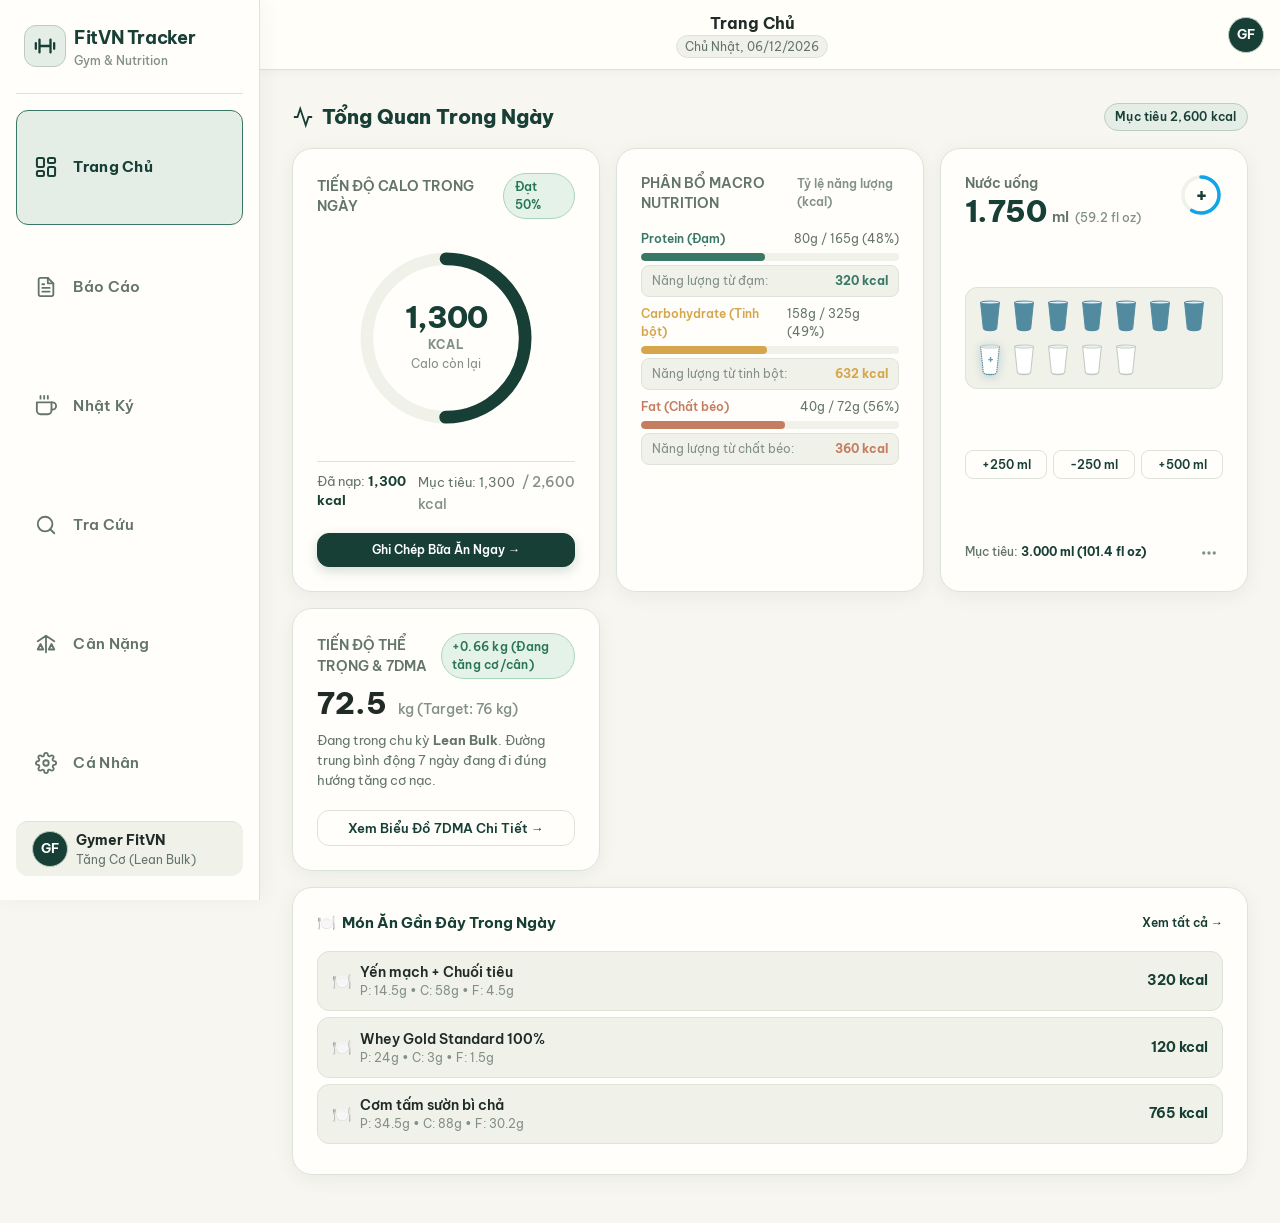
==== commit 48472403: "fea: push reports" ====
--- a/index.html
+++ b/index.html
@@ -49,11 +49,15 @@
           </a>
         </li>
         <li class="nav-item">
-          <a href="Page/workout.html" class="nav-link" data-page="workout">
+          <a href="Page/reports.html" class="nav-link" data-page="reports">
             <svg viewBox="0 0 24 24" fill="none" stroke="currentColor" stroke-width="2.2" stroke-linecap="round" stroke-linejoin="round">
-              <path d="M6.5 6.5h11M6.5 17.5h11M6.5 12h11M4 3v18M20 3v18"/>
-            </svg>
-            <span class="nav-label">Tập Luyện</span>
+              <path d="M14 2H6a2 2 0 0 0-2 2v16a2 2 0 0 0 2 2h12a2 2 0 0 0 2-2V8z"></path>
+              <polyline points="14 2 14 8 20 8"></polyline>
+              <line x1="16" y1="13" x2="8" y2="13"></line>
+              <line x1="16" y1="17" x2="8" y2="17"></line>
+              <polyline points="10 9 9 9 8 9"></polyline>
+            </svg>
+            <span class="nav-label">Báo Cáo</span>
           </a>
         </li>
         <li class="nav-item">
--- a/css/style.css
+++ b/css/style.css
@@ -2622,201 +2622,143 @@
 }
 
 /* ==========================================================================
-   WORKOUT JOURNAL FEATURE STYLES (Jade & Porcelain Theme)
+   HEALTH REPORTS & STATISTICS FEATURE STYLES (Jade & Porcelain Theme)
    ========================================================================== */
 
-/* Workout Card Item */
-.workout-item-card {
-  display: flex;
-  flex-direction: column;
-  gap: 10px;
-  padding: 1rem 1.25rem;
-  background: var(--color-surface, #FFFEFA);
-  border: 1px solid var(--color-border, #DDE3D9);
-  border-radius: var(--radius-md, 12px);
-  transition: all var(--transition-normal, 250ms ease);
-}
-
-.workout-item-card:hover {
-  border-color: var(--color-border-strong, #BECBC0);
-  box-shadow: var(--shadow-card-hover, 0 10px 30px rgba(23, 63, 53, 0.10));
-}
-
-.workout-item-top {
-  display: flex;
-  align-items: flex-start;
-  justify-content: space-between;
-  gap: 12px;
-}
-
-.workout-item-main {
-  display: flex;
-  align-items: center;
-  gap: 12px;
-}
-
-.workout-type-icon-pill {
-  width: 44px;
-  height: 44px;
-  border-radius: var(--radius-md, 12px);
-  background: var(--color-primary-soft, #E5EDE7);
-  display: flex;
-  align-items: center;
-  justify-content: center;
-  font-size: 1.35rem;
-  flex-shrink: 0;
-}
-
-.workout-item-titles {
-  display: flex;
-  flex-direction: column;
+/* Report Type Tabs */
+.report-type-pills {
+  display: inline-flex;
+  flex-wrap: wrap;
+  background: var(--color-surface-raised, #F0F1E9);
+  padding: 3px;
+  border-radius: var(--radius-full, 9999px);
+  border: 1px solid var(--color-border, #DDE3D9);
   gap: 2px;
 }
 
-.workout-item-title {
-  font-size: 0.98rem;
-  font-weight: 700;
-  color: var(--color-text, #202B28);
-}
-
-.workout-item-meta {
-  font-size: 0.78rem;
-  color: var(--color-text-secondary, #63756B);
-  display: flex;
-  align-items: center;
-  gap: 8px;
-  flex-wrap: wrap;
-}
-
-.workout-item-stats-strip {
-  display: flex;
-  gap: 14px;
+.report-pill-btn {
+  background: transparent;
+  border: none;
+  border-radius: var(--radius-full, 9999px);
+  padding: 6px 14px;
+  font-family: inherit;
   font-size: 0.8rem;
-  padding-top: 8px;
-  border-top: 1px dashed var(--color-border, #DDE3D9);
-  flex-wrap: wrap;
-  align-items: center;
-}
-
-.workout-stat-pill {
-  display: inline-flex;
-  align-items: center;
-  gap: 5px;
-  color: var(--color-text-secondary, #63756B);
-}
-
-.workout-stat-pill strong {
-  color: var(--color-primary, #173F35);
-}
-
-/* Intensity Badges */
-.badge-intensity-low {
-  background: #E5F0F4;
-  color: #326B82;
-  border: 1px solid rgba(50, 107, 130, 0.2);
-}
-
-.badge-intensity-medium {
-  background: #FBF0D5;
-  color: #946414;
-  border: 1px solid rgba(148, 100, 20, 0.2);
-}
-
-.badge-intensity-high {
-  background: #FBE9E7;
-  color: #B83E42;
-  border: 1px solid rgba(184, 62, 66, 0.2);
-}
-
-/* Action Button Group */
-.workout-item-actions {
-  display: flex;
-  gap: 6px;
-  align-items: center;
-}
-
-.btn-workout-action {
-  background: transparent;
-  border: 1px solid var(--color-border, #DDE3D9);
-  border-radius: var(--radius-sm, 8px);
-  padding: 5px 9px;
-  font-size: 0.76rem;
   font-weight: 600;
   color: var(--color-text-secondary, #63756B);
   cursor: pointer;
   transition: all var(--transition-fast, 150ms ease);
 }
 
-.btn-workout-action:hover {
+.report-pill-btn:hover {
+  color: var(--color-primary, #173F35);
+}
+
+.report-pill-btn.active {
+  background: var(--color-primary, #173F35);
+  color: #FFFFFF;
+  box-shadow: 0 2px 6px rgba(23, 63, 53, 0.2);
+}
+
+/* Report Header Action Buttons */
+.report-header-actions {
+  display: flex;
+  gap: 8px;
+  align-items: center;
+  flex-wrap: wrap;
+}
+
+.report-action-btn {
+  display: inline-flex;
+  align-items: center;
+  gap: 6px;
+  padding: 6px 12px;
+  font-size: 0.8rem;
+  font-weight: 600;
+  border-radius: var(--radius-sm, 8px);
+  border: 1px solid var(--color-border, #DDE3D9);
+  background: var(--color-surface, #FFFEFA);
+  color: var(--color-text, #202B28);
+  cursor: pointer;
+  transition: all var(--transition-fast, 150ms ease);
+}
+
+.report-action-btn:hover {
   background: var(--color-surface-raised, #F0F1E9);
-  color: var(--color-primary, #173F35);
   border-color: var(--color-border-focus, #397866);
-}
-
-.btn-workout-action.text-danger:hover {
-  background: var(--color-danger-bg, #FBE9E7);
-  color: var(--color-danger, #B83E42);
-  border-color: var(--color-danger, #B83E42);
-}
-
-/* Search and Filter Bar */
-.workout-filters-row {
-  display: flex;
-  gap: 10px;
-  flex-wrap: wrap;
-  align-items: center;
-  margin-bottom: var(--spacing-md, 1rem);
-}
-
-.workout-search-wrap {
-  flex: 1;
-  min-width: 200px;
-  position: relative;
-}
-
-.workout-search-input {
-  width: 100%;
-  padding: 8px 12px 8px 34px;
-  font-size: 0.85rem;
-  border: 1px solid var(--color-border, #DDE3D9);
-  border-radius: var(--radius-sm, 8px);
-  background: var(--color-surface, #FFFEFA);
+  color: var(--color-primary, #173F35);
+}
+
+/* Custom Date Range Picker Dropdown / Box */
+.custom-range-row {
+  display: flex;
+  align-items: center;
+  gap: 8px;
+  font-size: 0.8rem;
+  color: var(--color-text-secondary, #63756B);
+}
+
+.custom-range-input {
+  padding: 4px 8px;
+  border: 1px solid var(--color-border, #DDE3D9);
+  border-radius: 6px;
   font-family: inherit;
+  font-size: 0.8rem;
   color: var(--color-text, #202B28);
 }
 
-.workout-search-icon {
-  position: absolute;
-  left: 10px;
-  top: 50%;
-  transform: translateY(-50%);
-  color: var(--color-text-muted, #829087);
-  pointer-events: none;
-}
-
-.workout-filter-select {
-  padding: 8px 12px;
-  font-size: 0.85rem;
-  border: 1px solid var(--color-border, #DDE3D9);
-  border-radius: var(--radius-sm, 8px);
-  background: var(--color-surface, #FFFEFA);
-  font-family: inherit;
-  color: var(--color-text, #202B28);
-  font-weight: 500;
-}
-
-.form-invalid-feedback {
-  color: var(--color-danger, #B83E42);
-  font-size: 0.75rem;
-  margin-top: 3px;
+/* Print Friendly Styles */
+@media print {
+  /* Hide non-printable elements */
+  #app-nav,
+  .app-navigation,
+  .app-header,
+  .report-header-actions,
+  .report-type-pills,
+  .progress-time-pills,
+  .custom-range-row,
+  .table-pagination-controls,
+  .btn-workout-action,
+  #toast-container {
+    display: none !important;
+  }
+
+  body {
+    background: #FFFFFF !important;
+    color: #000000 !important;
+    font-size: 11pt !important;
+  }
+
+  .content-wrapper {
+    margin: 0 !important;
+    padding: 0 !important;
+    width: 100% !important;
+  }
+
+  .main-viewport {
+    padding: 0 !important;
+  }
+
+  .glass-card {
+    background: transparent !important;
+    border: 1px solid #CCCCCC !important;
+    box-shadow: none !important;
+    page-break-inside: avoid;
+    margin-bottom: 15px !important;
+  }
+
+  .print-only-header {
+    display: block !important;
+    margin-bottom: 20px;
+    border-bottom: 2px solid #173F35;
+    padding-bottom: 10px;
+  }
+
+  .chart-viewport canvas {
+    max-width: 100% !important;
+  }
+}
+
+.print-only-header {
   display: none;
 }
 
-.form-control.is-invalid {
-  border-color: var(--color-danger, #B83E42) !important;
-}
-
-.form-control.is-invalid ~ .form-invalid-feedback {
-  display: block;
-}
-
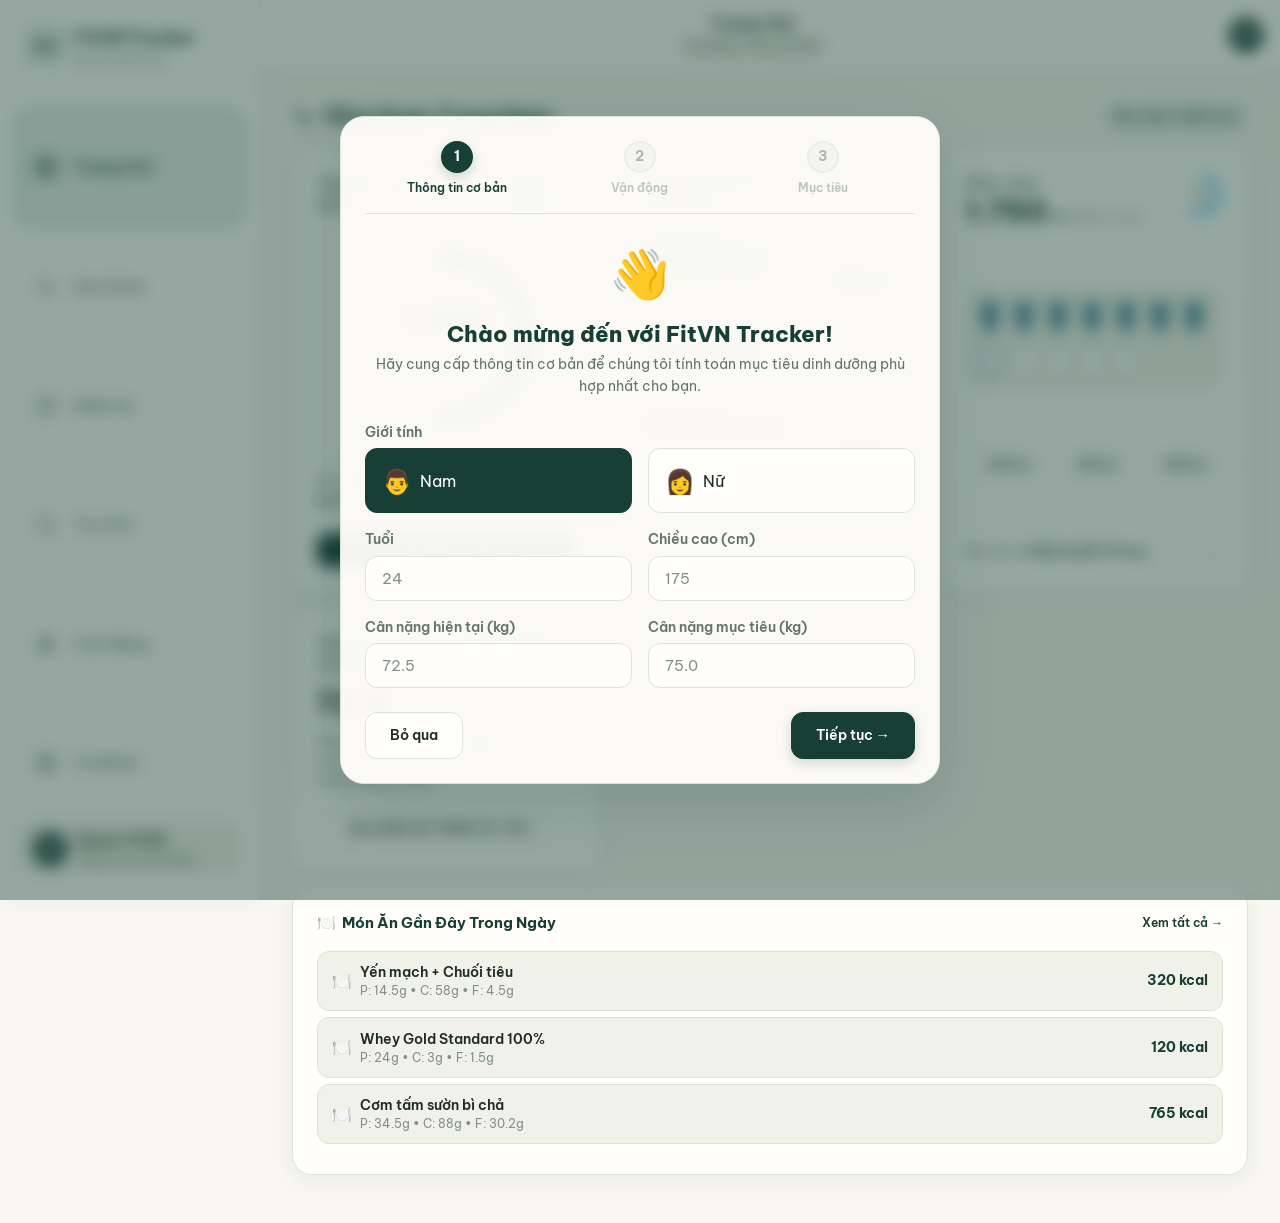
==== commit 92b9e40f: "Merge pull request #13 from LyChanHung2102/fea-dashboard fea: health dashboard" ====
--- a/index.html
+++ b/index.html
@@ -49,15 +49,11 @@
           </a>
         </li>
         <li class="nav-item">
-          <a href="Page/reports.html" class="nav-link" data-page="reports">
-            <svg viewBox="0 0 24 24" fill="none" stroke="currentColor" stroke-width="2.2" stroke-linecap="round" stroke-linejoin="round">
-              <path d="M14 2H6a2 2 0 0 0-2 2v16a2 2 0 0 0 2 2h12a2 2 0 0 0 2-2V8z"></path>
-              <polyline points="14 2 14 8 20 8"></polyline>
-              <line x1="16" y1="13" x2="8" y2="13"></line>
-              <line x1="16" y1="17" x2="8" y2="17"></line>
-              <polyline points="10 9 9 9 8 9"></polyline>
-            </svg>
-            <span class="nav-label">Báo Cáo</span>
+          <a href="Page/health-dashboard.html" class="nav-link" data-page="health-dashboard">
+            <svg viewBox="0 0 24 24" fill="none" stroke="currentColor" stroke-width="2" stroke-linecap="round" stroke-linejoin="round">
+              <path d="M22 12h-4l-3 9L9 3l-3 9H2"/>
+            </svg>
+            <span class="nav-label">Sức Khỏe</span>
           </a>
         </li>
         <li class="nav-item">
@@ -360,6 +356,239 @@
   <!-- Toast Notification Container -->
   <div id="toast-container" aria-live="polite"></div>
 
+  <!-- ====================================================================
+       ONBOARDING WIZARD MODAL - First-time User Setup
+       ==================================================================== -->
+  <div class="glass-modal-backdrop" id="onboarding-modal" role="dialog" aria-modal="true" aria-labelledby="onboarding-title" style="display: none;">
+    <div class="glass-modal-container onboarding-container">
+      <!-- Progress Steps Indicator -->
+      <div class="onboarding-steps">
+        <div class="step-indicator active" data-step="1">
+          <span class="step-number">1</span>
+          <span class="step-label">Thông tin cơ bản</span>
+        </div>
+        <div class="step-indicator" data-step="2">
+          <span class="step-number">2</span>
+          <span class="step-label">Vận động</span>
+        </div>
+        <div class="step-indicator" data-step="3">
+          <span class="step-number">3</span>
+          <span class="step-label">Mục tiêu</span>
+        </div>
+      </div>
+
+      <!-- Step 1: Basic Information -->
+      <div class="onboarding-step active" id="onboarding-step-1">
+        <div class="onboarding-header">
+          <div class="onboarding-icon">👋</div>
+          <h2 id="onboarding-title" class="onboarding-title">Chào mừng đến với FitVN Tracker!</h2>
+          <p class="onboarding-subtitle">Hãy cung cấp thông tin cơ bản để chúng tôi tính toán mục tiêu dinh dưỡng phù hợp nhất cho bạn.</p>
+        </div>
+
+        <form id="onboarding-form-step-1" class="onboarding-form">
+          <div class="form-group">
+            <label class="form-label">Giới tính</label>
+            <div class="gender-selector">
+              <label class="gender-option">
+                <input type="radio" name="onboarding-gender" value="male" checked>
+                <span class="gender-icon">👨</span>
+                <span>Nam</span>
+              </label>
+              <label class="gender-option">
+                <input type="radio" name="onboarding-gender" value="female">
+                <span class="gender-icon">👩</span>
+                <span>Nữ</span>
+              </label>
+            </div>
+          </div>
+
+          <div class="form-row">
+            <div class="form-group">
+              <label class="form-label" for="onboarding-age">Tuổi</label>
+              <input type="number" id="onboarding-age" class="glass-input" min="12" max="100" placeholder="24" required>
+            </div>
+            <div class="form-group">
+              <label class="form-label" for="onboarding-height">Chiều cao (cm)</label>
+              <input type="number" id="onboarding-height" class="glass-input" min="100" max="250" placeholder="175" required>
+            </div>
+          </div>
+
+          <div class="form-row">
+            <div class="form-group">
+              <label class="form-label" for="onboarding-current-weight">Cân nặng hiện tại (kg)</label>
+              <input type="number" id="onboarding-current-weight" class="glass-input" min="30" max="250" step="0.1" placeholder="72.5" required>
+            </div>
+            <div class="form-group">
+              <label class="form-label" for="onboarding-target-weight">Cân nặng mục tiêu (kg)</label>
+              <input type="number" id="onboarding-target-weight" class="glass-input" min="30" max="250" step="0.1" placeholder="75.0" required>
+            </div>
+          </div>
+        </form>
+
+        <div class="onboarding-actions">
+          <button type="button" class="glass-btn" id="onboarding-skip-btn">Bỏ qua</button>
+          <button type="button" class="glass-btn glass-btn-primary" id="onboarding-next-1">Tiếp tục →</button>
+        </div>
+      </div>
+
+      <!-- Step 2: Activity Level -->
+      <div class="onboarding-step" id="onboarding-step-2">
+        <div class="onboarding-header">
+          <div class="onboarding-icon">🏃</div>
+          <h2 class="onboarding-title">Mức độ vận động của bạn?</h2>
+          <p class="onboarding-subtitle">Bạn tập thể dục bao nhiêu buổi trong 1 tuần?</p>
+        </div>
+
+        <div class="activity-options">
+          <label class="activity-option">
+            <input type="radio" name="onboarding-activity" value="0">
+            <div class="activity-card">
+              <div class="activity-icon">🛋️</div>
+              <div class="activity-info">
+                <div class="activity-title">Ít/Không vận động</div>
+                <div class="activity-desc">Không tập luyện hoặc ngồi nhiều</div>
+              </div>
+            </div>
+          </label>
+
+          <label class="activity-option">
+            <input type="radio" name="onboarding-activity" value="1">
+            <div class="activity-card">
+              <div class="activity-icon">🚶</div>
+              <div class="activity-info">
+                <div class="activity-title">Nhẹ</div>
+                <div class="activity-desc">1-2 buổi/tuần</div>
+              </div>
+            </div>
+          </label>
+
+          <label class="activity-option">
+            <input type="radio" name="onboarding-activity" value="3" checked>
+            <div class="activity-card">
+              <div class="activity-icon">🏋️</div>
+              <div class="activity-info">
+                <div class="activity-title">Trung bình</div>
+                <div class="activity-desc">3-5 buổi/tuần</div>
+              </div>
+            </div>
+          </label>
+
+          <label class="activity-option">
+            <input type="radio" name="onboarding-activity" value="6">
+            <div class="activity-card">
+              <div class="activity-icon">💪</div>
+              <div class="activity-info">
+                <div class="activity-title">Năng động</div>
+                <div class="activity-desc">6-7 buổi/tuần</div>
+              </div>
+            </div>
+          </label>
+
+          <label class="activity-option">
+            <input type="radio" name="onboarding-activity" value="8">
+            <div class="activity-card">
+              <div class="activity-icon">🔥</div>
+              <div class="activity-info">
+                <div class="activity-title">Rất nặng</div>
+                <div class="activity-desc">Vận động nặng hàng ngày</div>
+              </div>
+            </div>
+          </label>
+        </div>
+
+        <div class="onboarding-actions">
+          <button type="button" class="glass-btn" id="onboarding-back-2">← Quay lại</button>
+          <button type="button" class="glass-btn glass-btn-primary" id="onboarding-next-2">Tiếp tục →</button>
+        </div>
+      </div>
+
+      <!-- Step 3: Fitness Goal -->
+      <div class="onboarding-step" id="onboarding-step-3">
+        <div class="onboarding-header">
+          <div class="onboarding-icon">🎯</div>
+          <h2 class="onboarding-title">Mục tiêu thể hình của bạn?</h2>
+          <p class="onboarding-subtitle">Chọn mục tiêu để chúng tôi đề xuất kế hoạch dinh dưỡng phù hợp.</p>
+        </div>
+
+        <div class="goal-options">
+          <label class="goal-option">
+            <input type="radio" name="onboarding-goal" value="cut">
+            <div class="goal-card">
+              <div class="goal-icon">📉</div>
+              <div class="goal-info">
+                <div class="goal-title">Giảm cân</div>
+                <div class="goal-desc">Thâm hụt calo để giảm mỡ thừa</div>
+              </div>
+            </div>
+          </label>
+
+          <label class="goal-option">
+            <input type="radio" name="onboarding-goal" value="maintain" checked>
+            <div class="goal-card">
+              <div class="goal-icon">⚖️</div>
+              <div class="goal-info">
+                <div class="goal-title">Giữ cân</div>
+                <div class="goal-desc">Duy trì vóc dáng hiện tại</div>
+              </div>
+            </div>
+          </label>
+
+          <label class="goal-option">
+            <input type="radio" name="onboarding-goal" value="lean_bulk">
+            <div class="goal-card">
+              <div class="goal-icon">💪</div>
+              <div class="goal-info">
+                <div class="goal-title">Tăng cơ - Tăng cân</div>
+                <div class="goal-desc">Thặng dư calo để xây dựng cơ bắp</div>
+              </div>
+            </div>
+          </label>
+        </div>
+
+        <div class="onboarding-summary" id="onboarding-summary" style="display: none;">
+          <div class="summary-card">
+            <h4>📊 Tóm tắt kế hoạch của bạn</h4>
+            <div class="summary-grid">
+              <div class="summary-item">
+                <span class="summary-label">BMR (Cơ bản)</span>
+                <span class="summary-value" id="summary-bmr">-- kcal</span>
+              </div>
+              <div class="summary-item">
+                <span class="summary-label">TDEE (Tổng năng lượng)</span>
+                <span class="summary-value" id="summary-tdee">-- kcal</span>
+              </div>
+              <div class="summary-item">
+                <span class="summary-label">Mục tiêu Calo</span>
+                <span class="summary-value highlight" id="summary-calories">-- kcal</span>
+              </div>
+              <div class="summary-item">
+                <span class="summary-label">Protein</span>
+                <span class="summary-value" id="summary-protein">-- g</span>
+              </div>
+              <div class="summary-item">
+                <span class="summary-label">Carbs</span>
+                <span class="summary-value" id="summary-carbs">-- g</span>
+              </div>
+              <div class="summary-item">
+                <span class="summary-label">Fat</span>
+                <span class="summary-value" id="summary-fat">-- g</span>
+              </div>
+            </div>
+            <div class="timeline-info" id="summary-timeline">
+              <span class="timeline-label">⏱️ Dự kiến đạt mục tiêu:</span>
+              <span class="timeline-value">-- tuần (ước tính)</span>
+            </div>
+          </div>
+        </div>
+
+        <div class="onboarding-actions">
+          <button type="button" class="glass-btn" id="onboarding-back-3">← Quay lại</button>
+          <button type="button" class="glass-btn glass-btn-primary" id="onboarding-complete">Hoàn tất & Bắt đầu ✨</button>
+        </div>
+      </div>
+    </div>
+  </div>
+
   <!-- Vanilla JavaScript -->
   <script src="js/foodDatabase.js"></script>
   <script src="js/calculator.js"></script>
--- a/css/style.css
+++ b/css/style.css
@@ -2604,6 +2604,431 @@
   font-size: 1.05rem;
 }
 
+/* ==========================================================================
+   Onboarding Wizard Styles - Glassmorphism Design
+   ========================================================================== */
+#onboarding-modal {
+  z-index: 9999 !important; /* Highest priority to show first */
+  position: fixed !important;
+  top: 0 !important;
+  left: 0 !important;
+  right: 0 !important;
+  bottom: 0 !important;
+}
+
+#onboarding-modal.active {
+  opacity: 1 !important;
+  pointer-events: auto !important;
+}
+
+.onboarding-container {
+  max-width: 600px;
+  width: 90%;
+  max-height: 90vh;
+  overflow-y: auto;
+  padding: var(--spacing-lg, 24px);
+  background: rgba(255, 254, 250, 0.95);
+  border: 1.5px solid var(--color-border, #DDE3D9);
+  border-radius: var(--radius-xl, 24px);
+  box-shadow: 0 20px 60px rgba(23, 63, 53, 0.15);
+}
+
+/* Progress Steps */
+.onboarding-steps {
+  display: flex;
+  justify-content: space-between;
+  align-items: center;
+  margin-bottom: var(--spacing-lg, 24px);
+  padding-bottom: var(--spacing-md, 16px);
+  border-bottom: 1px solid var(--color-border, #DDE3D9);
+}
+
+.step-indicator {
+  display: flex;
+  flex-direction: column;
+  align-items: center;
+  gap: 6px;
+  flex: 1;
+  opacity: 0.5;
+  transition: all var(--transition-normal);
+}
+
+.step-indicator.active {
+  opacity: 1;
+}
+
+.step-number {
+  width: 32px;
+  height: 32px;
+  border-radius: var(--radius-full);
+  background: var(--color-surface-raised, #F0F1E9);
+  border: 2px solid var(--color-border, #DDE3D9);
+  display: flex;
+  align-items: center;
+  justify-content: center;
+  font-weight: 700;
+  font-size: 0.9rem;
+  color: var(--color-text-secondary, #63756B);
+  transition: all var(--transition-fast);
+}
+
+.step-indicator.active .step-number {
+  background: var(--color-primary, #173F35);
+  border-color: var(--color-primary, #173F35);
+  color: #FFFFFF;
+  box-shadow: 0 4px 12px rgba(23, 63, 53, 0.2);
+}
+
+.step-label {
+  font-size: 0.75rem;
+  font-weight: 600;
+  color: var(--color-text-muted, #829087);
+  text-align: center;
+}
+
+.step-indicator.active .step-label {
+  color: var(--color-primary, #173F35);
+}
+
+/* Onboarding Steps */
+.onboarding-step {
+  display: none;
+  animation: fadeInStep 0.4s ease forwards;
+}
+
+.onboarding-step.active {
+  display: block;
+}
+
+@keyframes fadeInStep {
+  from {
+    opacity: 0;
+    transform: translateY(10px);
+  }
+  to {
+    opacity: 1;
+    transform: translateY(0);
+  }
+}
+
+.onboarding-header {
+  text-align: center;
+  margin-bottom: var(--spacing-lg, 24px);
+}
+
+.onboarding-icon {
+  font-size: 3rem;
+  margin-bottom: var(--spacing-sm, 8px);
+}
+
+.onboarding-title {
+  font-size: 1.35rem;
+  font-weight: 800;
+  color: var(--color-primary, #173F35);
+  margin-bottom: var(--spacing-xs, 4px);
+}
+
+.onboarding-subtitle {
+  font-size: 0.9rem;
+  color: var(--color-text-secondary, #63756B);
+  line-height: 1.5;
+}
+
+/* Onboarding Form */
+.onboarding-form {
+  display: flex;
+  flex-direction: column;
+  gap: var(--spacing-md, 16px);
+  margin-bottom: var(--spacing-lg, 24px);
+}
+
+.form-row {
+  display: grid;
+  grid-template-columns: repeat(auto-fit, minmax(140px, 1fr));
+  gap: var(--spacing-md, 16px);
+}
+
+.form-group {
+  display: flex;
+  flex-direction: column;
+  gap: 6px;
+}
+
+.form-label {
+  font-size: 0.85rem;
+  font-weight: 600;
+  color: var(--color-text-secondary, #63756B);
+}
+
+.glass-input {
+  padding: 0.75rem 1rem;
+  background: var(--color-surface, #FFFEFA);
+  border: 1.5px solid var(--color-border, #DDE3D9);
+  border-radius: var(--radius-md, 12px);
+  color: var(--color-text, #202B28);
+  font-size: 0.95rem;
+  font-family: inherit;
+  transition: all var(--transition-fast);
+}
+
+.glass-input:focus {
+  outline: none;
+  border-color: var(--color-border-focus, #397866);
+  background: #FFFFFF;
+  box-shadow: var(--shadow-focus, 0 0 0 3px rgba(57, 120, 102, 0.15));
+}
+
+/* Gender Selector */
+.gender-selector {
+  display: flex;
+  gap: var(--spacing-md, 16px);
+}
+
+.gender-option {
+  flex: 1;
+  display: flex;
+  align-items: center;
+  gap: 8px;
+  padding: 0.85rem 1rem;
+  background: var(--color-surface, #FFFEFA);
+  border: 1.5px solid var(--color-border, #DDE3D9);
+  border-radius: var(--radius-md, 12px);
+  cursor: pointer;
+  transition: all var(--transition-fast);
+}
+
+.gender-option:hover {
+  background: var(--color-primary-soft, #E5EDE7);
+  border-color: var(--color-border-focus, #397866);
+}
+
+.gender-option input[type="radio"] {
+  display: none;
+}
+
+.gender-option:has(input:checked) {
+  background: var(--color-primary, #173F35);
+  border-color: var(--color-primary, #173F35);
+  color: #FFFFFF;
+}
+
+.gender-icon {
+  font-size: 1.5rem;
+}
+
+/* Activity Options */
+.activity-options,
+.goal-options {
+  display: flex;
+  flex-direction: column;
+  gap: var(--spacing-sm, 8px);
+  margin-bottom: var(--spacing-lg, 24px);
+}
+
+.activity-option,
+.goal-option {
+  cursor: pointer;
+}
+
+.activity-option input[type="radio"],
+.goal-option input[type="radio"] {
+  display: none;
+}
+
+.activity-card,
+.goal-card {
+  display: flex;
+  align-items: center;
+  gap: var(--spacing-md, 16px);
+  padding: var(--spacing-md, 16px);
+  background: var(--color-surface, #FFFEFA);
+  border: 1.5px solid var(--color-border, #DDE3D9);
+  border-radius: var(--radius-md, 12px);
+  transition: all var(--transition-fast);
+}
+
+.activity-card:hover,
+.goal-card:hover {
+  background: var(--color-primary-soft, #E5EDE7);
+  border-color: var(--color-border-focus, #397866);
+  transform: translateX(4px);
+}
+
+.activity-option:has(input:checked) .activity-card,
+.goal-option:has(input:checked) .goal-card {
+  background: var(--color-primary-soft, #E5EDE7);
+  border-color: var(--color-primary, #173F35);
+  box-shadow: 0 4px 12px rgba(23, 63, 53, 0.1);
+}
+
+.activity-icon,
+.goal-icon {
+  font-size: 2rem;
+  flex-shrink: 0;
+}
+
+.activity-info,
+.goal-info {
+  display: flex;
+  flex-direction: column;
+  gap: 2px;
+}
+
+.activity-title,
+.goal-title {
+  font-size: 0.95rem;
+  font-weight: 700;
+  color: var(--color-text, #202B28);
+}
+
+.activity-desc,
+.goal-desc {
+  font-size: 0.8rem;
+  color: var(--color-text-muted, #829087);
+}
+
+/* Onboarding Summary */
+.onboarding-summary {
+  margin-bottom: var(--spacing-lg, 24px);
+}
+
+.summary-card {
+  background: var(--color-surface-raised, #F0F1E9);
+  border: 1px solid var(--color-border, #DDE3D9);
+  border-radius: var(--radius-md, 12px);
+  padding: var(--spacing-md, 16px);
+}
+
+.summary-card h4 {
+  font-size: 0.95rem;
+  font-weight: 700;
+  color: var(--color-primary, #173F35);
+  margin-bottom: var(--spacing-md, 16px);
+}
+
+.summary-grid {
+  display: grid;
+  grid-template-columns: repeat(2, 1fr);
+  gap: var(--spacing-sm, 8px);
+  margin-bottom: var(--spacing-md, 16px);
+}
+
+.summary-item {
+  display: flex;
+  flex-direction: column;
+  gap: 2px;
+  padding: 8px 10px;
+  background: var(--color-surface, #FFFEFA);
+  border-radius: var(--radius-sm, 8px);
+}
+
+.summary-label {
+  font-size: 0.75rem;
+  color: var(--color-text-muted, #829087);
+}
+
+.summary-value {
+  font-size: 1rem;
+  font-weight: 800;
+  color: var(--color-primary, #173F35);
+}
+
+.summary-value.highlight {
+  color: var(--color-success, #287653);
+  font-size: 1.15rem;
+}
+
+.timeline-info {
+  display: flex;
+  align-items: center;
+  gap: 8px;
+  padding-top: var(--spacing-sm, 8px);
+  border-top: 1px solid var(--color-border, #DDE3D9);
+}
+
+.timeline-label {
+  font-size: 0.85rem;
+  color: var(--color-text-secondary, #63756B);
+}
+
+.timeline-value {
+  font-size: 0.9rem;
+  font-weight: 700;
+  color: var(--color-primary, #173F35);
+}
+
+/* Onboarding Actions */
+.onboarding-actions {
+  display: flex;
+  justify-content: space-between;
+  gap: var(--spacing-md, 16px);
+  margin-top: var(--spacing-lg, 24px);
+}
+
+.glass-btn {
+  padding: 0.85rem 1.5rem;
+  background: var(--color-surface, #FFFEFA);
+  border: 1.5px solid var(--color-border, #DDE3D9);
+  border-radius: var(--radius-md, 12px);
+  color: var(--color-text, #202B28);
+  font-size: 0.9rem;
+  font-weight: 600;
+  font-family: inherit;
+  cursor: pointer;
+  transition: all var(--transition-fast);
+  display: inline-flex;
+  align-items: center;
+  justify-content: center;
+  gap: 6px;
+}
+
+.glass-btn:hover {
+  background: var(--color-primary-soft, #E5EDE7);
+  border-color: var(--color-border-focus, #397866);
+  color: var(--color-primary, #173F35);
+}
+
+.glass-btn-primary {
+  background: var(--color-primary, #173F35);
+  border-color: var(--color-primary, #173F35);
+  color: #FFFFFF;
+}
+
+.glass-btn-primary:hover {
+  background: var(--color-primary-hover, #245747);
+  border-color: var(--color-primary-hover, #245747);
+  color: #FFFFFF;
+  box-shadow: 0 4px 12px rgba(23, 63, 53, 0.2);
+}
+
+/* Responsive */
+@media (max-width: 680px) {
+  .onboarding-container {
+    width: 95%;
+    padding: var(--spacing-md, 16px);
+  }
+
+  .step-label {
+    font-size: 0.7rem;
+  }
+
+  .form-row {
+    grid-template-columns: 1fr;
+  }
+
+  .summary-grid {
+    grid-template-columns: 1fr;
+  }
+
+  .onboarding-actions {
+    flex-direction: column-reverse;
+  }
+
+  .glass-btn {
+    width: 100%;
+  }
+}
+
 @media (max-width: 680px) {
   .food-date-navigator {
     flex-direction: column;
@@ -2622,13 +3047,12 @@
 }
 
 /* ==========================================================================
-   HEALTH REPORTS & STATISTICS FEATURE STYLES (Jade & Porcelain Theme)
+   HEALTH DASHBOARD FEATURE STYLES (Jade & Porcelain Palette)
    ========================================================================== */
 
-/* Report Type Tabs */
-.report-type-pills {
+/* Time range pills */
+.time-filter-pills {
   display: inline-flex;
-  flex-wrap: wrap;
   background: var(--color-surface-raised, #F0F1E9);
   padding: 3px;
   border-radius: var(--radius-full, 9999px);
@@ -2636,11 +3060,11 @@
   gap: 2px;
 }
 
-.report-pill-btn {
+.time-pill-btn {
   background: transparent;
   border: none;
   border-radius: var(--radius-full, 9999px);
-  padding: 6px 14px;
+  padding: 5px 14px;
   font-family: inherit;
   font-size: 0.8rem;
   font-weight: 600;
@@ -2649,116 +3073,220 @@
   transition: all var(--transition-fast, 150ms ease);
 }
 
-.report-pill-btn:hover {
-  color: var(--color-primary, #173F35);
-}
-
-.report-pill-btn.active {
+.time-pill-btn:hover {
+  color: var(--color-primary, #173F35);
+}
+
+.time-pill-btn.active {
   background: var(--color-primary, #173F35);
   color: #FFFFFF;
   box-shadow: 0 2px 6px rgba(23, 63, 53, 0.2);
 }
 
-/* Report Header Action Buttons */
-.report-header-actions {
-  display: flex;
+/* BMI Spectrum Visual Gauge */
+.bmi-spectrum-container {
+  margin-top: 1rem;
+}
+
+.bmi-spectrum-bar {
+  position: relative;
+  display: flex;
+  height: 14px;
+  border-radius: var(--radius-full, 9999px);
+  overflow: visible;
+  background: var(--color-border, #DDE3D9);
+}
+
+.bmi-segment {
+  height: 100%;
+  position: relative;
+}
+
+.bmi-segment:first-child {
+  border-top-left-radius: var(--radius-full, 9999px);
+  border-bottom-left-radius: var(--radius-full, 9999px);
+}
+
+.bmi-segment:last-child {
+  border-top-right-radius: var(--radius-full, 9999px);
+  border-bottom-right-radius: var(--radius-full, 9999px);
+}
+
+.bmi-segment-underweight {
+  width: 25%;
+  background: var(--color-bmi-underweight, #326B82);
+}
+
+.bmi-segment-normal {
+  width: 35%;
+  background: var(--color-bmi-normal, #287653);
+}
+
+.bmi-segment-overweight {
+  width: 22%;
+  background: var(--color-bmi-overweight, #946414);
+}
+
+.bmi-segment-obese {
+  width: 18%;
+  background: var(--color-bmi-obesity, #B83E42);
+}
+
+.bmi-needle-indicator {
+  position: absolute;
+  top: -6px;
+  transform: translateX(-50%);
+  width: 4px;
+  height: 26px;
+  background: var(--color-primary, #173F35);
+  border: 1.5px solid #FFFFFF;
+  border-radius: 4px;
+  box-shadow: 0 2px 6px rgba(0,0,0,0.35);
+  transition: left 0.4s cubic-bezier(0.34, 1.56, 0.64, 1);
+  z-index: 2;
+}
+
+.bmi-needle-indicator::after {
+  content: '';
+  position: absolute;
+  bottom: -6px;
+  left: 50%;
+  transform: translateX(-50%);
+  border-width: 5px 4px 0 4px;
+  border-style: solid;
+  border-color: var(--color-primary, #173F35) transparent transparent transparent;
+}
+
+.bmi-legend-labels {
+  display: flex;
+  justify-content: space-between;
+  margin-top: 8px;
+  font-size: 0.73rem;
+  color: var(--color-text-secondary, #63756B);
+  font-weight: 500;
+}
+
+.bmi-legend-item {
+  display: flex;
+  align-items: center;
+  gap: 5px;
+}
+
+.bmi-legend-dot {
+  width: 8px;
+  height: 8px;
+  border-radius: 50%;
+  display: inline-block;
+}
+
+/* Goal Progress Bar & Badges */
+.goal-progress-card-inner {
+  display: flex;
+  flex-direction: column;
+  gap: 12px;
+}
+
+.goal-milestones-row {
+  display: flex;
+  justify-content: space-between;
+  align-items: center;
+  font-size: 0.85rem;
+}
+
+.milestone-node {
+  text-align: center;
+}
+
+.milestone-label {
+  font-size: 0.72rem;
+  color: var(--color-text-muted, #829087);
+  text-transform: uppercase;
+  letter-spacing: 0.5px;
+}
+
+.milestone-value {
+  font-weight: 700;
+  color: var(--color-primary, #173F35);
+  font-size: 1.05rem;
+}
+
+.goal-progress-track {
+  height: 10px;
+  background: var(--color-surface-raised, #F0F1E9);
+  border-radius: var(--radius-full, 9999px);
+  overflow: hidden;
+  position: relative;
+  border: 1px solid var(--color-border, #DDE3D9);
+}
+
+.goal-progress-bar-fill {
+  height: 100%;
+  background: linear-gradient(90deg, var(--color-sage, #397866), var(--color-accent, #D2F36B));
+  border-radius: var(--radius-full, 9999px);
+  transition: width 0.5s ease-out;
+}
+
+/* Incomplete profile warning banner */
+.incomplete-profile-banner {
+  background: rgba(148, 100, 20, 0.08);
+  border: 1px solid rgba(148, 100, 20, 0.25);
+  border-radius: var(--radius-md, 12px);
+  padding: 1rem 1.25rem;
+  display: flex;
+  align-items: center;
+  justify-content: space-between;
+  gap: 1rem;
+  margin-bottom: var(--spacing-md, 1rem);
+}
+
+.incomplete-profile-banner h4 {
+  margin: 0;
+  color: #946414;
+  font-size: 0.95rem;
+  display: flex;
+  align-items: center;
   gap: 8px;
-  align-items: center;
-  flex-wrap: wrap;
-}
-
-.report-action-btn {
-  display: inline-flex;
-  align-items: center;
-  gap: 6px;
-  padding: 6px 12px;
-  font-size: 0.8rem;
+}
+
+.incomplete-profile-banner p {
+  margin: 4px 0 0 0;
+  color: var(--color-text-secondary, #63756B);
+  font-size: 0.82rem;
+}
+
+/* Health Records Table styling */
+.health-table-wrap {
+  width: 100%;
+  overflow-x: auto;
+  margin-top: 0.5rem;
+}
+
+.health-table {
+  width: 100%;
+  border-collapse: collapse;
+  font-size: 0.84rem;
+  text-align: left;
+}
+
+.health-table th {
+  background: var(--color-surface-raised, #F0F1E9);
+  color: var(--color-text-secondary, #63756B);
   font-weight: 600;
-  border-radius: var(--radius-sm, 8px);
-  border: 1px solid var(--color-border, #DDE3D9);
-  background: var(--color-surface, #FFFEFA);
+  padding: 10px 14px;
+  border-bottom: 1px solid var(--color-border, #DDE3D9);
+}
+
+.health-table td {
+  padding: 12px 14px;
+  border-bottom: 1px solid var(--color-border, #DDE3D9);
   color: var(--color-text, #202B28);
-  cursor: pointer;
-  transition: all var(--transition-fast, 150ms ease);
-}
-
-.report-action-btn:hover {
-  background: var(--color-surface-raised, #F0F1E9);
-  border-color: var(--color-border-focus, #397866);
-  color: var(--color-primary, #173F35);
-}
-
-/* Custom Date Range Picker Dropdown / Box */
-.custom-range-row {
-  display: flex;
-  align-items: center;
-  gap: 8px;
-  font-size: 0.8rem;
-  color: var(--color-text-secondary, #63756B);
-}
-
-.custom-range-input {
-  padding: 4px 8px;
-  border: 1px solid var(--color-border, #DDE3D9);
-  border-radius: 6px;
-  font-family: inherit;
-  font-size: 0.8rem;
-  color: var(--color-text, #202B28);
-}
-
-/* Print Friendly Styles */
-@media print {
-  /* Hide non-printable elements */
-  #app-nav,
-  .app-navigation,
-  .app-header,
-  .report-header-actions,
-  .report-type-pills,
-  .progress-time-pills,
-  .custom-range-row,
-  .table-pagination-controls,
-  .btn-workout-action,
-  #toast-container {
-    display: none !important;
-  }
-
-  body {
-    background: #FFFFFF !important;
-    color: #000000 !important;
-    font-size: 11pt !important;
-  }
-
-  .content-wrapper {
-    margin: 0 !important;
-    padding: 0 !important;
-    width: 100% !important;
-  }
-
-  .main-viewport {
-    padding: 0 !important;
-  }
-
-  .glass-card {
-    background: transparent !important;
-    border: 1px solid #CCCCCC !important;
-    box-shadow: none !important;
-    page-break-inside: avoid;
-    margin-bottom: 15px !important;
-  }
-
-  .print-only-header {
-    display: block !important;
-    margin-bottom: 20px;
-    border-bottom: 2px solid #173F35;
-    padding-bottom: 10px;
-  }
-
-  .chart-viewport canvas {
-    max-width: 100% !important;
-  }
-}
-
-.print-only-header {
-  display: none;
-}
-
+}
+
+.health-table tr:hover td {
+  background: rgba(23, 63, 53, 0.02);
+}
+
+.health-table tr:last-child td {
+  border-bottom: none;
+}
+
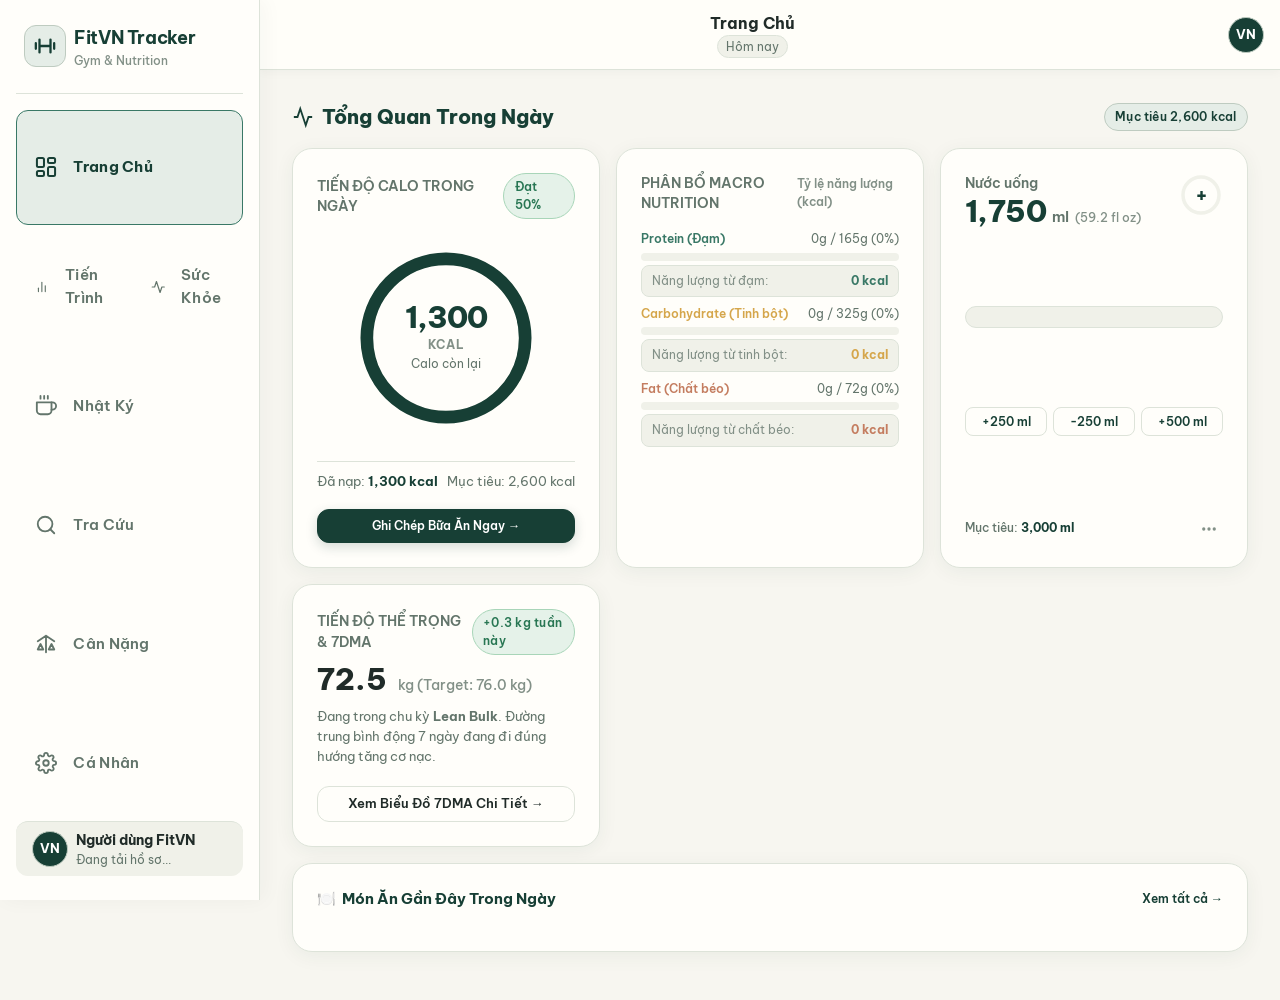
==== commit 428d316b: "Merge branch 'develop' into fea-bieu-do-tien-trinh" ====
--- a/index.html
+++ b/index.html
@@ -49,6 +49,13 @@
           </a>
         </li>
         <li class="nav-item">
+          <a href="Page/progress-charts.html" class="nav-link" data-page="progress-charts">
+            <svg viewBox="0 0 24 24" fill="none" stroke="currentColor" stroke-width="2" stroke-linecap="round" stroke-linejoin="round">
+              <line x1="18" y1="20" x2="18" y2="10"></line>
+              <line x1="12" y1="20" x2="12" y2="4"></line>
+              <line x1="6" y1="20" x2="6" y2="14"></line>
+            </svg>
+            <span class="nav-label">Tiến Trình</span>
           <a href="Page/health-dashboard.html" class="nav-link" data-page="health-dashboard">
             <svg viewBox="0 0 24 24" fill="none" stroke="currentColor" stroke-width="2" stroke-linecap="round" stroke-linejoin="round">
               <path d="M22 12h-4l-3 9L9 3l-3 9H2"/>
--- a/css/style.css
+++ b/css/style.css
@@ -3047,6 +3047,26 @@
 }
 
 /* ==========================================================================
+   HEALTH PROGRESS CHARTS FEATURE STYLES (Jade & Porcelain Theme)
+   ========================================================================== */
+
+/* Metric Switcher Segmented Control */
+.metric-switcher-group {
+  display: inline-flex;
+  background: var(--color-surface-raised, #F0F1E9);
+  padding: 4px;
+  border-radius: var(--radius-full, 9999px);
+  border: 1px solid var(--color-border, #DDE3D9);
+  gap: 4px;
+}
+
+.metric-switch-btn {
+  background: transparent;
+  border: none;
+  border-radius: var(--radius-full, 9999px);
+  padding: 6px 16px;
+  font-family: inherit;
+  font-size: 0.85rem;
    HEALTH DASHBOARD FEATURE STYLES (Jade & Porcelain Palette)
    ========================================================================== */
 
@@ -3073,6 +3093,181 @@
   transition: all var(--transition-fast, 150ms ease);
 }
 
+.metric-switch-btn:hover {
+  color: var(--color-primary, #173F35);
+}
+
+.metric-switch-btn.active {
+  background: var(--color-primary, #173F35);
+  color: #FFFFFF;
+  box-shadow: 0 2px 8px rgba(23, 63, 53, 0.25);
+}
+
+/* Time Filter Pills */
+.progress-time-pills {
+  display: inline-flex;
+  flex-wrap: wrap;
+  background: var(--color-surface-raised, #F0F1E9);
+  padding: 3px;
+  border-radius: var(--radius-full, 9999px);
+  border: 1px solid var(--color-border, #DDE3D9);
+  gap: 2px;
+}
+
+.progress-pill-btn {
+  background: transparent;
+  border: none;
+  border-radius: var(--radius-full, 9999px);
+  padding: 5px 12px;
+  font-family: inherit;
+  font-size: 0.78rem;
+  font-weight: 600;
+  color: var(--color-text-secondary, #63756B);
+  cursor: pointer;
+  transition: all var(--transition-fast, 150ms ease);
+}
+
+.progress-pill-btn:hover {
+  color: var(--color-primary, #173F35);
+}
+
+.progress-pill-btn.active {
+  background: var(--color-primary, #173F35);
+  color: #FFFFFF;
+  box-shadow: 0 2px 6px rgba(23, 63, 53, 0.2);
+}
+
+/* Period Range Badge */
+.period-date-range-badge {
+  display: inline-flex;
+  align-items: center;
+  gap: 6px;
+  font-size: 0.8rem;
+  color: var(--color-primary, #173F35);
+  background: var(--color-primary-soft, #E5EDE7);
+  padding: 4px 12px;
+  border-radius: var(--radius-full, 9999px);
+  font-weight: 600;
+}
+
+/* Comparison Cards Grid */
+.comparison-container {
+  display: grid;
+  grid-template-columns: repeat(auto-fit, minmax(280px, 1fr));
+  gap: var(--spacing-md, 1rem);
+  margin-top: 0.75rem;
+}
+
+.comparison-box {
+  background: var(--color-surface-raised, #F0F1E9);
+  border: 1px solid var(--color-border, #DDE3D9);
+  border-radius: var(--radius-md, 12px);
+  padding: 1rem 1.25rem;
+  display: flex;
+  flex-direction: column;
+  gap: 6px;
+}
+
+.comparison-box-title {
+  font-size: 0.78rem;
+  font-weight: 600;
+  color: var(--color-text-secondary, #63756B);
+  text-transform: uppercase;
+  letter-spacing: 0.4px;
+}
+
+.comparison-box-value {
+  font-size: 1.45rem;
+  font-weight: 800;
+  color: var(--color-primary, #173F35);
+}
+
+/* Data Insights Callout Box */
+.insight-callout-card {
+  background: rgba(210, 243, 107, 0.12);
+  border: 1px solid rgba(210, 243, 107, 0.4);
+  border-radius: var(--radius-md, 12px);
+  padding: 1rem 1.25rem;
+  margin-top: var(--spacing-md, 1rem);
+}
+
+.insight-callout-card h4 {
+  margin: 0 0 6px 0;
+  color: var(--color-accent-text, #26351D);
+  font-size: 0.92rem;
+  display: flex;
+  align-items: center;
+  gap: 8px;
+}
+
+.insight-callout-card p {
+  margin: 0;
+  color: var(--color-text, #202B28);
+  font-size: 0.84rem;
+  line-height: 1.5;
+}
+
+/* Data Table with Sorting and Pagination */
+.progress-table-toolbar {
+  display: flex;
+  justify-content: space-between;
+  align-items: center;
+  margin-bottom: 0.75rem;
+  flex-wrap: wrap;
+  gap: 8px;
+}
+
+.table-sort-btn {
+  background: var(--color-surface-raised, #F0F1E9);
+  border: 1px solid var(--color-border, #DDE3D9);
+  border-radius: var(--radius-sm, 8px);
+  padding: 4px 10px;
+  font-size: 0.78rem;
+  font-weight: 600;
+  color: var(--color-text-secondary, #63756B);
+  cursor: pointer;
+  display: inline-flex;
+  align-items: center;
+  gap: 4px;
+}
+
+.table-sort-btn:hover {
+  color: var(--color-primary, #173F35);
+}
+
+.table-pagination-controls {
+  display: flex;
+  align-items: center;
+  justify-content: space-between;
+  margin-top: 1rem;
+  font-size: 0.8rem;
+  color: var(--color-text-secondary, #63756B);
+}
+
+.page-btn-group {
+  display: inline-flex;
+  gap: 4px;
+}
+
+.page-btn {
+  background: var(--color-surface-raised, #F0F1E9);
+  border: 1px solid var(--color-border, #DDE3D9);
+  border-radius: var(--radius-sm, 8px);
+  padding: 4px 10px;
+  font-size: 0.78rem;
+  font-weight: 600;
+  cursor: pointer;
+  color: var(--color-text, #202B28);
+}
+
+.page-btn:disabled {
+  opacity: 0.4;
+  cursor: not-allowed;
+}
+
+.page-btn:not(:disabled):hover {
+  background: var(--color-primary-soft, #E5EDE7);
+  color: var(--color-primary, #173F35);
 .time-pill-btn:hover {
   color: var(--color-primary, #173F35);
 }
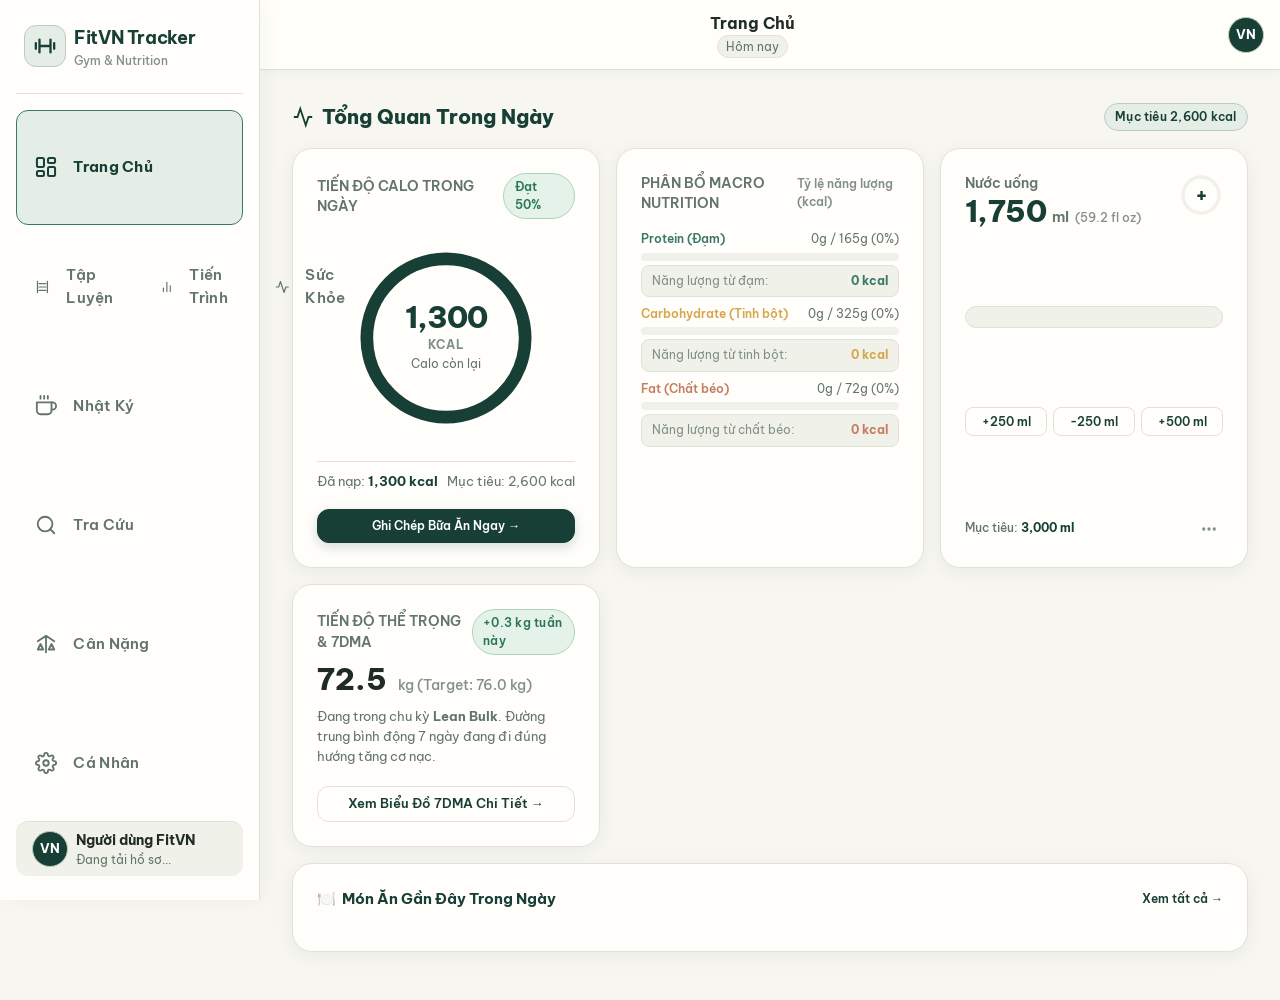
==== commit c24843ef: "Merge branch 'develop' into fea-nhat-ki-tap-luyen" ====
--- a/index.html
+++ b/index.html
@@ -49,6 +49,11 @@
           </a>
         </li>
         <li class="nav-item">
+          <a href="Page/workout.html" class="nav-link" data-page="workout">
+            <svg viewBox="0 0 24 24" fill="none" stroke="currentColor" stroke-width="2.2" stroke-linecap="round" stroke-linejoin="round">
+              <path d="M6.5 6.5h11M6.5 17.5h11M6.5 12h11M4 3v18M20 3v18"/>
+            </svg>
+            <span class="nav-label">Tập Luyện</span>
           <a href="Page/progress-charts.html" class="nav-link" data-page="progress-charts">
             <svg viewBox="0 0 24 24" fill="none" stroke="currentColor" stroke-width="2" stroke-linecap="round" stroke-linejoin="round">
               <line x1="18" y1="20" x2="18" y2="10"></line>
--- a/css/style.css
+++ b/css/style.css
@@ -2711,6 +2711,53 @@
   }
 }
 
+/* ==========================================================================
+   WORKOUT JOURNAL FEATURE STYLES (Jade & Porcelain Theme)
+   ========================================================================== */
+
+/* Workout Card Item */
+.workout-item-card {
+  display: flex;
+  flex-direction: column;
+  gap: 10px;
+  padding: 1rem 1.25rem;
+  background: var(--color-surface, #FFFEFA);
+  border: 1px solid var(--color-border, #DDE3D9);
+  border-radius: var(--radius-md, 12px);
+  transition: all var(--transition-normal, 250ms ease);
+}
+
+.workout-item-card:hover {
+  border-color: var(--color-border-strong, #BECBC0);
+  box-shadow: var(--shadow-card-hover, 0 10px 30px rgba(23, 63, 53, 0.10));
+}
+
+.workout-item-top {
+  display: flex;
+  align-items: flex-start;
+  justify-content: space-between;
+  gap: 12px;
+}
+
+.workout-item-main {
+  display: flex;
+  align-items: center;
+  gap: 12px;
+}
+
+.workout-type-icon-pill {
+  width: 44px;
+  height: 44px;
+  border-radius: var(--radius-md, 12px);
+  background: var(--color-primary-soft, #E5EDE7);
+  display: flex;
+  align-items: center;
+  justify-content: center;
+  font-size: 1.35rem;
+  flex-shrink: 0;
+}
+
+.workout-item-titles {
 .onboarding-header {
   text-align: center;
   margin-bottom: var(--spacing-lg, 24px);
@@ -2874,6 +2921,8 @@
   gap: 2px;
 }
 
+.workout-item-title {
+  font-size: 0.98rem;
 .activity-title,
 .goal-title {
   font-size: 0.95rem;
@@ -2881,6 +2930,68 @@
   color: var(--color-text, #202B28);
 }
 
+.workout-item-meta {
+  font-size: 0.78rem;
+  color: var(--color-text-secondary, #63756B);
+  display: flex;
+  align-items: center;
+  gap: 8px;
+  flex-wrap: wrap;
+}
+
+.workout-item-stats-strip {
+  display: flex;
+  gap: 14px;
+  font-size: 0.8rem;
+  padding-top: 8px;
+  border-top: 1px dashed var(--color-border, #DDE3D9);
+  flex-wrap: wrap;
+  align-items: center;
+}
+
+.workout-stat-pill {
+  display: inline-flex;
+  align-items: center;
+  gap: 5px;
+  color: var(--color-text-secondary, #63756B);
+}
+
+.workout-stat-pill strong {
+  color: var(--color-primary, #173F35);
+}
+
+/* Intensity Badges */
+.badge-intensity-low {
+  background: #E5F0F4;
+  color: #326B82;
+  border: 1px solid rgba(50, 107, 130, 0.2);
+}
+
+.badge-intensity-medium {
+  background: #FBF0D5;
+  color: #946414;
+  border: 1px solid rgba(148, 100, 20, 0.2);
+}
+
+.badge-intensity-high {
+  background: #FBE9E7;
+  color: #B83E42;
+  border: 1px solid rgba(184, 62, 66, 0.2);
+}
+
+/* Action Button Group */
+.workout-item-actions {
+  display: flex;
+  gap: 6px;
+  align-items: center;
+}
+
+.btn-workout-action {
+  background: transparent;
+  border: 1px solid var(--color-border, #DDE3D9);
+  border-radius: var(--radius-sm, 8px);
+  padding: 5px 9px;
+  font-size: 0.76rem;
 .activity-desc,
 .goal-desc {
   font-size: 0.8rem;
@@ -3093,6 +3204,77 @@
   transition: all var(--transition-fast, 150ms ease);
 }
 
+.btn-workout-action:hover {
+  background: var(--color-surface-raised, #F0F1E9);
+  color: var(--color-primary, #173F35);
+  border-color: var(--color-border-focus, #397866);
+}
+
+.btn-workout-action.text-danger:hover {
+  background: var(--color-danger-bg, #FBE9E7);
+  color: var(--color-danger, #B83E42);
+  border-color: var(--color-danger, #B83E42);
+}
+
+/* Search and Filter Bar */
+.workout-filters-row {
+  display: flex;
+  gap: 10px;
+  flex-wrap: wrap;
+  align-items: center;
+  margin-bottom: var(--spacing-md, 1rem);
+}
+
+.workout-search-wrap {
+  flex: 1;
+  min-width: 200px;
+  position: relative;
+}
+
+.workout-search-input {
+  width: 100%;
+  padding: 8px 12px 8px 34px;
+  font-size: 0.85rem;
+  border: 1px solid var(--color-border, #DDE3D9);
+  border-radius: var(--radius-sm, 8px);
+  background: var(--color-surface, #FFFEFA);
+  font-family: inherit;
+  color: var(--color-text, #202B28);
+}
+
+.workout-search-icon {
+  position: absolute;
+  left: 10px;
+  top: 50%;
+  transform: translateY(-50%);
+  color: var(--color-text-muted, #829087);
+  pointer-events: none;
+}
+
+.workout-filter-select {
+  padding: 8px 12px;
+  font-size: 0.85rem;
+  border: 1px solid var(--color-border, #DDE3D9);
+  border-radius: var(--radius-sm, 8px);
+  background: var(--color-surface, #FFFEFA);
+  font-family: inherit;
+  color: var(--color-text, #202B28);
+  font-weight: 500;
+}
+
+.form-invalid-feedback {
+  color: var(--color-danger, #B83E42);
+  font-size: 0.75rem;
+  margin-top: 3px;
+  display: none;
+}
+
+.form-control.is-invalid {
+  border-color: var(--color-danger, #B83E42) !important;
+}
+
+.form-control.is-invalid ~ .form-invalid-feedback {
+  display: block;
 .metric-switch-btn:hover {
   color: var(--color-primary, #173F35);
 }
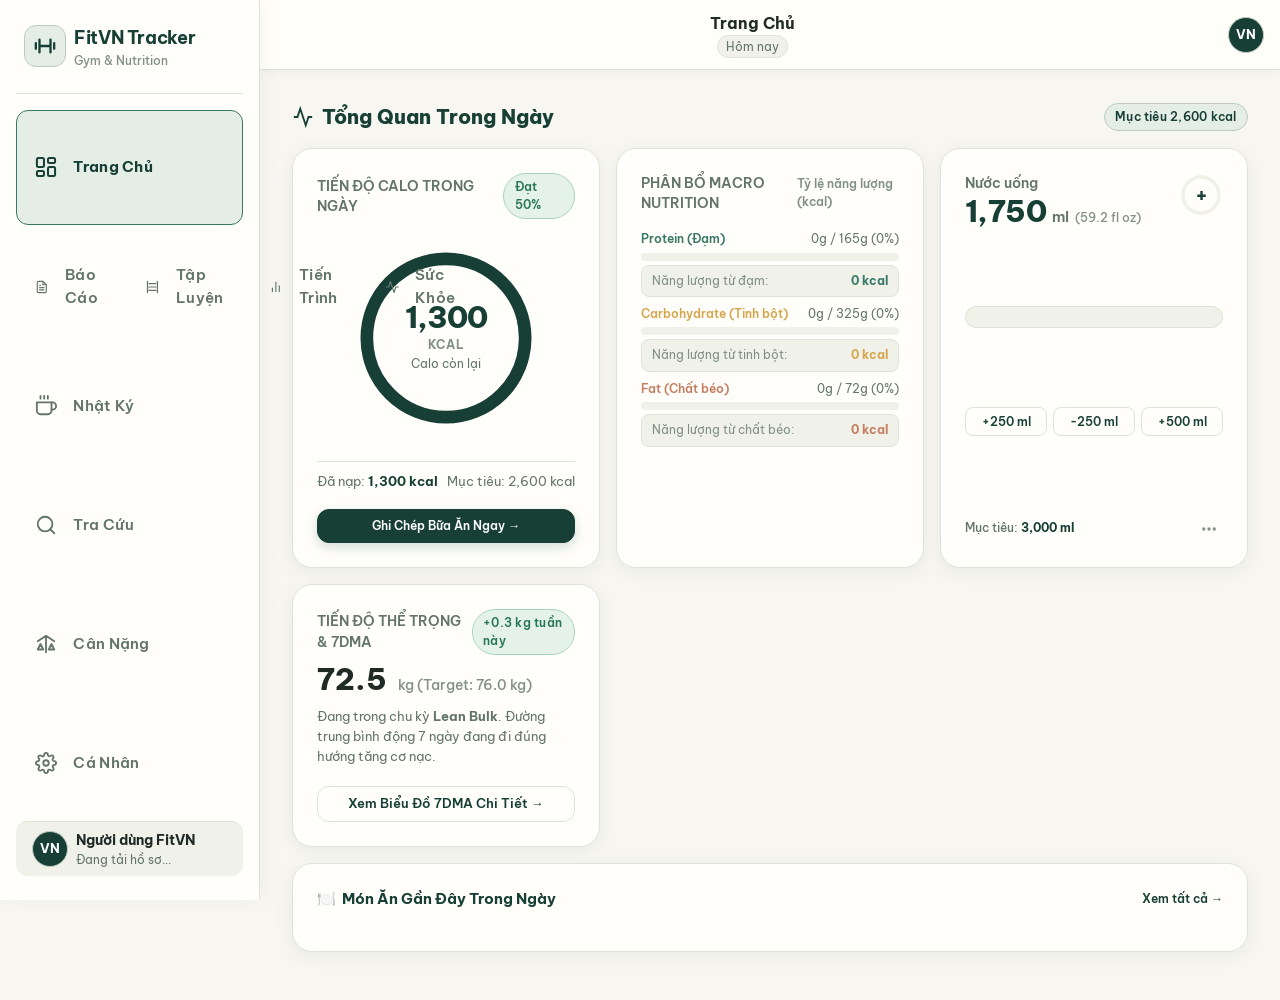
==== commit df15d4f1: "Merge branch 'develop' into fea-bao-cao-thong-ke" ====
--- a/index.html
+++ b/index.html
@@ -49,6 +49,15 @@
           </a>
         </li>
         <li class="nav-item">
+          <a href="Page/reports.html" class="nav-link" data-page="reports">
+            <svg viewBox="0 0 24 24" fill="none" stroke="currentColor" stroke-width="2.2" stroke-linecap="round" stroke-linejoin="round">
+              <path d="M14 2H6a2 2 0 0 0-2 2v16a2 2 0 0 0 2 2h12a2 2 0 0 0 2-2V8z"></path>
+              <polyline points="14 2 14 8 20 8"></polyline>
+              <line x1="16" y1="13" x2="8" y2="13"></line>
+              <line x1="16" y1="17" x2="8" y2="17"></line>
+              <polyline points="10 9 9 9 8 9"></polyline>
+            </svg>
+            <span class="nav-label">Báo Cáo</span>
           <a href="Page/workout.html" class="nav-link" data-page="workout">
             <svg viewBox="0 0 24 24" fill="none" stroke="currentColor" stroke-width="2.2" stroke-linecap="round" stroke-linejoin="round">
               <path d="M6.5 6.5h11M6.5 17.5h11M6.5 12h11M4 3v18M20 3v18"/>
--- a/css/style.css
+++ b/css/style.css
@@ -2712,6 +2712,13 @@
 }
 
 /* ==========================================================================
+   HEALTH REPORTS & STATISTICS FEATURE STYLES (Jade & Porcelain Theme)
+   ========================================================================== */
+
+/* Report Type Tabs */
+.report-type-pills {
+  display: inline-flex;
+  flex-wrap: wrap;
    WORKOUT JOURNAL FEATURE STYLES (Jade & Porcelain Theme)
    ========================================================================== */
 
@@ -3191,6 +3198,11 @@
   gap: 2px;
 }
 
+.report-pill-btn {
+  background: transparent;
+  border: none;
+  border-radius: var(--radius-full, 9999px);
+  padding: 6px 14px;
 .time-pill-btn {
   background: transparent;
   border: none;
@@ -3204,6 +3216,50 @@
   transition: all var(--transition-fast, 150ms ease);
 }
 
+.report-pill-btn:hover {
+  color: var(--color-primary, #173F35);
+}
+
+.report-pill-btn.active {
+  background: var(--color-primary, #173F35);
+  color: #FFFFFF;
+  box-shadow: 0 2px 6px rgba(23, 63, 53, 0.2);
+}
+
+/* Report Header Action Buttons */
+.report-header-actions {
+  display: flex;
+  gap: 8px;
+  align-items: center;
+  flex-wrap: wrap;
+}
+
+.report-action-btn {
+  display: inline-flex;
+  align-items: center;
+  gap: 6px;
+  padding: 6px 12px;
+  font-size: 0.8rem;
+  font-weight: 600;
+  border-radius: var(--radius-sm, 8px);
+  border: 1px solid var(--color-border, #DDE3D9);
+  background: var(--color-surface, #FFFEFA);
+  color: var(--color-text, #202B28);
+  cursor: pointer;
+  transition: all var(--transition-fast, 150ms ease);
+}
+
+.report-action-btn:hover {
+  background: var(--color-surface-raised, #F0F1E9);
+  border-color: var(--color-border-focus, #397866);
+  color: var(--color-primary, #173F35);
+}
+
+/* Custom Date Range Picker Dropdown / Box */
+.custom-range-row {
+  display: flex;
+  align-items: center;
+  gap: 8px;
 .btn-workout-action:hover {
   background: var(--color-surface-raised, #F0F1E9);
   color: var(--color-primary, #173F35);
@@ -3426,6 +3482,69 @@
   color: var(--color-text-secondary, #63756B);
 }
 
+.custom-range-input {
+  padding: 4px 8px;
+  border: 1px solid var(--color-border, #DDE3D9);
+  border-radius: 6px;
+  font-family: inherit;
+  font-size: 0.8rem;
+  color: var(--color-text, #202B28);
+}
+
+/* Print Friendly Styles */
+@media print {
+  /* Hide non-printable elements */
+  #app-nav,
+  .app-navigation,
+  .app-header,
+  .report-header-actions,
+  .report-type-pills,
+  .progress-time-pills,
+  .custom-range-row,
+  .table-pagination-controls,
+  .btn-workout-action,
+  #toast-container {
+    display: none !important;
+  }
+
+  body {
+    background: #FFFFFF !important;
+    color: #000000 !important;
+    font-size: 11pt !important;
+  }
+
+  .content-wrapper {
+    margin: 0 !important;
+    padding: 0 !important;
+    width: 100% !important;
+  }
+
+  .main-viewport {
+    padding: 0 !important;
+  }
+
+  .glass-card {
+    background: transparent !important;
+    border: 1px solid #CCCCCC !important;
+    box-shadow: none !important;
+    page-break-inside: avoid;
+    margin-bottom: 15px !important;
+  }
+
+  .print-only-header {
+    display: block !important;
+    margin-bottom: 20px;
+    border-bottom: 2px solid #173F35;
+    padding-bottom: 10px;
+  }
+
+  .chart-viewport canvas {
+    max-width: 100% !important;
+  }
+}
+
+.print-only-header {
+  display: none;
 .page-btn-group {
   display: inline-flex;
   gap: 4px;
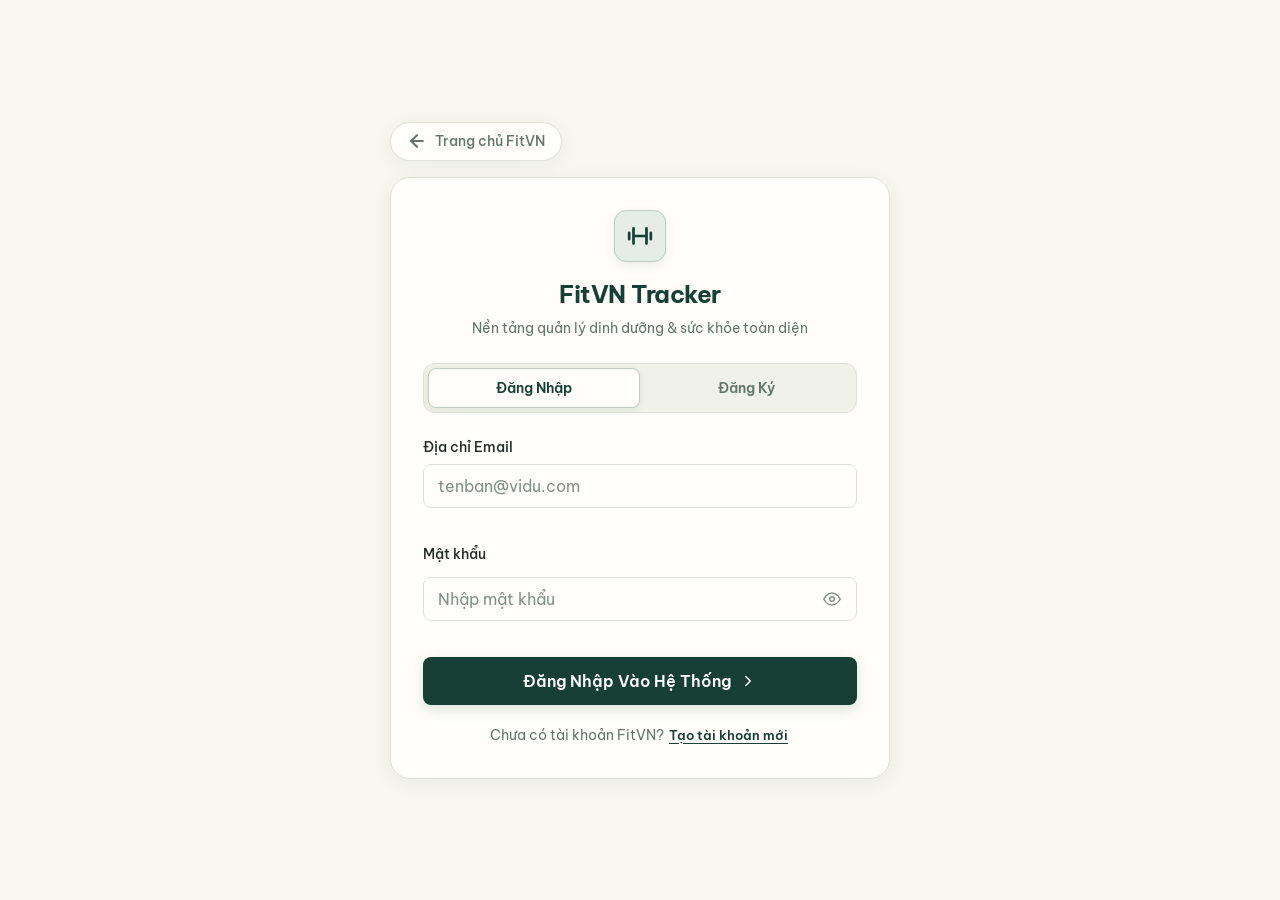
==== commit 1469a09d: "dev: remove hard code and refactor all page" ====
--- a/index.html
+++ b/index.html
@@ -7,12 +7,12 @@
   <meta name="description" content="FitVN Tracker - Ứng dụng quản lý sức khỏe, dinh dưỡng và cân nặng dành cho Gymer">
   <title>Trang Chủ - FitVN Tracker</title>
 
-  <!-- Google Font Be Vietnam Pro -->
+  
   <link rel="preconnect" href="https://fonts.googleapis.com">
   <link rel="preconnect" href="https://fonts.gstatic.com" crossorigin>
   <link href="https://fonts.googleapis.com/css2?family=Be+Vietnam+Pro:wght@400;500;600;700;800&display=swap" rel="stylesheet">
 
-  <!-- Core CSS (No external frameworks) -->
+  
   <link rel="stylesheet" href="css/variables.css">
   <link rel="stylesheet" href="css/glass.css">
   <link rel="stylesheet" href="css/style.css">
@@ -20,9 +20,9 @@
 <body class="theme-porcelain">
 
   <div id="app-layout">
-    <!-- NAVIGATION BAR -->
+    
     <nav class="app-navigation glass-nav" id="app-nav" aria-label="Main Navigation">
-      <!-- Desktop Brand Header -->
+      
       <div class="nav-brand-desktop">
         <div class="brand-icon">
           <svg width="22" height="22" viewBox="0 0 24 24" fill="none" stroke="currentColor" stroke-width="2.5" stroke-linecap="round" stroke-linejoin="round">
@@ -35,89 +35,65 @@
         </div>
       </div>
 
-      <!-- Navigation Links -->
-      <ul class="nav-list" role="tablist">
+      
+            <ul class="nav-list" role="tablist">
         <li class="nav-item">
           <a href="index.html" class="nav-link active" data-page="dashboard">
-            <svg viewBox="0 0 24 24" fill="none" stroke-linecap="round" stroke-linejoin="round">
-              <rect x="3" y="3" width="7" height="9" rx="1.5"/>
-              <rect x="14" y="3" width="7" height="5" rx="1.5"/>
-              <rect x="14" y="12" width="7" height="9" rx="1.5"/>
-              <rect x="3" y="16" width="7" height="5" rx="1.5"/>
-            </svg>
+            <svg viewBox="0 0 24 24" fill="none" stroke-linecap="round" stroke-linejoin="round"><rect x="3" y="3" width="7" height="9" rx="1.5"/><rect x="14" y="3" width="7" height="5" rx="1.5"/><rect x="14" y="12" width="7" height="9" rx="1.5"/><rect x="3" y="16" width="7" height="5" rx="1.5"/></svg>
             <span class="nav-label">Trang Chủ</span>
           </a>
         </li>
         <li class="nav-item">
+          <a href="Page/health-dashboard.html" class="nav-link" data-page="health-dashboard">
+            <svg viewBox="0 0 24 24" fill="none" stroke="currentColor" stroke-width="2" stroke-linecap="round" stroke-linejoin="round"><path d="M22 12h-4l-3 9L9 3l-3 9H2"/></svg>
+            <span class="nav-label">Sức Khỏe</span>
+          </a>
+        </li>
+        <li class="nav-item">
+          <a href="Page/progress-charts.html" class="nav-link" data-page="progress-charts">
+            <svg viewBox="0 0 24 24" fill="none" stroke="currentColor" stroke-width="2" stroke-linecap="round" stroke-linejoin="round"><line x1="18" y1="20" x2="18" y2="10"></line><line x1="12" y1="20" x2="12" y2="4"></line><line x1="6" y1="20" x2="6" y2="14"></line></svg>
+            <span class="nav-label">Tiến Trình</span>
+          </a>
+        </li>
+        <li class="nav-item">
+          <a href="Page/workout.html" class="nav-link" data-page="workout">
+            <svg viewBox="0 0 24 24" fill="none" stroke="currentColor" stroke-width="2.2" stroke-linecap="round" stroke-linejoin="round"><path d="M6.5 6.5h11M6.5 17.5h11M6.5 12h11M4 3v18M20 3v18"/></svg>
+            <span class="nav-label">Tập Luyện</span>
+          </a>
+        </li>
+        <li class="nav-item">
           <a href="Page/reports.html" class="nav-link" data-page="reports">
-            <svg viewBox="0 0 24 24" fill="none" stroke="currentColor" stroke-width="2.2" stroke-linecap="round" stroke-linejoin="round">
-              <path d="M14 2H6a2 2 0 0 0-2 2v16a2 2 0 0 0 2 2h12a2 2 0 0 0 2-2V8z"></path>
-              <polyline points="14 2 14 8 20 8"></polyline>
-              <line x1="16" y1="13" x2="8" y2="13"></line>
-              <line x1="16" y1="17" x2="8" y2="17"></line>
-              <polyline points="10 9 9 9 8 9"></polyline>
-            </svg>
+            <svg viewBox="0 0 24 24" fill="none" stroke="currentColor" stroke-width="2.2" stroke-linecap="round" stroke-linejoin="round"><path d="M14 2H6a2 2 0 0 0-2 2v16a2 2 0 0 0 2 2h12a2 2 0 0 0 2-2V8z"></path><polyline points="14 2 14 8 20 8"></polyline><line x1="16" y1="13" x2="8" y2="13"></line><line x1="16" y1="17" x2="8" y2="17"></line><polyline points="10 9 9 9 8 9"></polyline></svg>
             <span class="nav-label">Báo Cáo</span>
-          <a href="Page/workout.html" class="nav-link" data-page="workout">
-            <svg viewBox="0 0 24 24" fill="none" stroke="currentColor" stroke-width="2.2" stroke-linecap="round" stroke-linejoin="round">
-              <path d="M6.5 6.5h11M6.5 17.5h11M6.5 12h11M4 3v18M20 3v18"/>
-            </svg>
-            <span class="nav-label">Tập Luyện</span>
-          <a href="Page/progress-charts.html" class="nav-link" data-page="progress-charts">
-            <svg viewBox="0 0 24 24" fill="none" stroke="currentColor" stroke-width="2" stroke-linecap="round" stroke-linejoin="round">
-              <line x1="18" y1="20" x2="18" y2="10"></line>
-              <line x1="12" y1="20" x2="12" y2="4"></line>
-              <line x1="6" y1="20" x2="6" y2="14"></line>
-            </svg>
-            <span class="nav-label">Tiến Trình</span>
-          <a href="Page/health-dashboard.html" class="nav-link" data-page="health-dashboard">
-            <svg viewBox="0 0 24 24" fill="none" stroke="currentColor" stroke-width="2" stroke-linecap="round" stroke-linejoin="round">
-              <path d="M22 12h-4l-3 9L9 3l-3 9H2"/>
-            </svg>
-            <span class="nav-label">Sức Khỏe</span>
+          </a>
+        </li>
+        <li class="nav-item">
+          <a href="Page/weight.html" class="nav-link" data-page="weight">
+            <svg viewBox="0 0 24 24" fill="none" stroke-linecap="round" stroke-linejoin="round"><path d="M12 3v18M3 9l9-6 9 6M6 12l-3 6h6l-3-6zM18 12l-3 6h6l-3-6z"/></svg>
+            <span class="nav-label">Cân Nặng</span>
           </a>
         </li>
         <li class="nav-item">
           <a href="Page/food-log.html" class="nav-link" data-page="food">
-            <svg viewBox="0 0 24 24" fill="none" stroke-linecap="round" stroke-linejoin="round">
-              <path d="M18 8h1a4 4 0 0 1 0 8h-1"/>
-              <path d="M2 8h16v9a4 4 0 0 1-4 4H6a4 4 0 0 1-4-4V8z"/>
-              <line x1="6" y1="1" x2="6" y2="4"/>
-              <line x1="10" y1="1" x2="10" y2="4"/>
-              <line x1="14" y1="1" x2="14" y2="4"/>
-            </svg>
+            <svg viewBox="0 0 24 24" fill="none" stroke-linecap="round" stroke-linejoin="round"><path d="M18 8h1a4 4 0 0 1 0 8h-1"/><path d="M2 8h16v9a4 4 0 0 1-4 4H6a4 4 0 0 1-4-4V8z"/><line x1="6" y1="1" x2="6" y2="4"/><line x1="10" y1="1" x2="10" y2="4"/><line x1="14" y1="1" x2="14" y2="4"/></svg>
             <span class="nav-label">Nhật Ký</span>
           </a>
         </li>
         <li class="nav-item">
           <a href="Page/food-search.html" class="nav-link" data-page="food-search">
-            <svg viewBox="0 0 24 24" fill="none" stroke-linecap="round" stroke-linejoin="round">
-              <circle cx="11" cy="11" r="8"></circle>
-              <line x1="21" y1="21" x2="16.65" y2="16.65"></line>
-            </svg>
+            <svg viewBox="0 0 24 24" fill="none" stroke-linecap="round" stroke-linejoin="round"><circle cx="11" cy="11" r="8"></circle><line x1="21" y1="21" x2="16.65" y2="16.65"></line></svg>
             <span class="nav-label">Tra Cứu</span>
           </a>
         </li>
         <li class="nav-item">
-          <a href="Page/weight.html" class="nav-link" data-page="weight">
-            <svg viewBox="0 0 24 24" fill="none" stroke-linecap="round" stroke-linejoin="round">
-              <path d="M12 3v18M3 9l9-6 9 6M6 12l-3 6h6l-3-6zM18 12l-3 6h6l-3-6z"/>
-            </svg>
-            <span class="nav-label">Cân Nặng</span>
-          </a>
-        </li>
-        <li class="nav-item">
           <a href="Page/settings.html" class="nav-link" data-page="settings">
-            <svg viewBox="0 0 24 24" fill="none" stroke-linecap="round" stroke-linejoin="round">
-              <circle cx="12" cy="12" r="3"/>
-              <path d="M19.4 15a1.65 1.65 0 0 0 .33 1.82l.06.06a2 2 0 0 1 0 2.83 2 2 0 0 1-2.83 0l-.06-.06a1.65 1.65 0 0 0-1.82-.33 1.65 1.65 0 0 0-1 1.51V21a2 2 0 0 1-2 2 2 2 0 0 1-2-2v-.09A1.65 1.65 0 0 0 9 19.4a1.65 1.65 0 0 0-1.82.33l-.06.06a2 2 0 0 1-2.83 0 2 2 0 0 1 0-2.83l.06-.06a1.65 1.65 0 0 0 .33-1.82 1.65 1.65 0 0 0-1.51-1H3a2 2 0 0 1-2-2 2 2 0 0 1 2-2h.09A1.65 1.65 0 0 0 4.6 9a1.65 1.65 0 0 0-.33-1.82l-.06-.06a2 2 0 0 1 0-2.83 2 2 0 0 1 2.83 0l.06.06a1.65 1.65 0 0 0 1.82.33H9a1.65 1.65 0 0 0 1-1.51V3a2 2 0 0 1 2-2 2 2 0 0 1 2 2v.09a1.65 1.65 0 0 0 1 1.51 1.65 1.65 0 0 0 1.82-.33l.06-.06a2 2 0 0 1 2.83 0 2 2 0 0 1 0 2.83l-.06.06a1.65 1.65 0 0 0-.33 1.82V9a1.65 1.65 0 0 0 1.51 1H21a2 2 0 0 1 2 2 2 2 0 0 1-2 2h-.09a1.65 1.65 0 0 0-1.51 1z"/>
-            </svg>
+            <svg viewBox="0 0 24 24" fill="none" stroke-linecap="round" stroke-linejoin="round"><circle cx="12" cy="12" r="3"/><path d="M19.4 15a1.65 1.65 0 0 0 .33 1.82l.06.06a2 2 0 0 1 0 2.83 2 2 0 0 1-2.83 0l-.06-.06a1.65 1.65 0 0 0-1.82-.33 1.65 1.65 0 0 0-1 1.51V21a2 2 0 0 1-2 2 2 2 0 0 1-2-2v-.09A1.65 1.65 0 0 0 9 19.4a1.65 1.65 0 0 0-1.82.33l-.06.06a2 2 0 0 1-2.83 0 2 2 0 0 1 0-2.83l.06-.06a1.65 1.65 0 0 0 .33-1.82 1.65 1.65 0 0 0-1.51-1H3a2 2 0 0 1-2-2 2 2 0 0 1 2-2h.09A1.65 1.65 0 0 0 4.6 9a1.65 1.65 0 0 0-.33-1.82l-.06-.06a2 2 0 0 1 0-2.83 2 2 0 0 1 2.83 0l.06.06a1.65 1.65 0 0 0 1.82.33H9a1.65 1.65 0 0 0 1-1.51V3a2 2 0 0 1 2-2 2 2 0 0 1 2 2v.09a1.65 1.65 0 0 0 1 1.51 1.65 1.65 0 0 0 1.82-.33l.06-.06a2 2 0 0 1 2.83 0 2 2 0 0 1 0 2.83l-.06.06a1.65 1.65 0 0 0-.33 1.82V9a1.65 1.65 0 0 0 1.51 1H21a2 2 0 0 1 2 2 2 2 0 0 1-2 2h-.09a1.65 1.65 0 0 0-1.51 1z"/></svg>
             <span class="nav-label">Cá Nhân</span>
           </a>
         </li>
       </ul>
 
-      <!-- Desktop Sidebar User Snippet -->
+      
       <a href="Page/auth.html" class="nav-footer-desktop" title="Chuyển đổi tài khoản / Đăng nhập">
         <div class="avatar-pill">VN</div>
         <div class="user-info-snippet">
@@ -127,9 +103,9 @@
       </a>
     </nav>
 
-    <!-- CONTENT WRAPPER -->
+    
     <div class="content-wrapper">
-      <!-- Sticky Glass Header -->
+      
       <header class="app-header glass-header">
         <div class="header-left">
           <div class="brand-icon">
@@ -148,9 +124,9 @@
         </div>
       </header>
 
-      <!-- Main Viewport for Dashboard -->
+      
       <main class="main-viewport">
-        <!-- TRANG CHỦ (DASHBOARD) -->
+        
         <section class="tab-content active" id="tab-dashboard">
           <div class="section-header">
             <h2 class="section-title">
@@ -159,37 +135,37 @@
               </svg>
               Tổng Quan Trong Ngày
             </h2>
-            <span class="glass-badge glass-badge-cyan" id="dash-target-badge">Mục tiêu 2,600 kcal</span>
+            <span class="glass-badge glass-badge-cyan" id="dash-target-badge">Mục tiêu dinh dưỡng</span>
           </div>
 
           <div class="grid-cards">
-            <!-- WIDGET 1: SVG Circular Calorie Progress Gauge -->
+            
             <div class="glass-card stat-card glass-card-interactive">
               <div class="stat-header">
                 <span>TIẾN ĐỘ CALO TRONG NGÀY</span>
-                <span class="glass-badge glass-badge-emerald" id="dash-calories-badge">Đạt 50%</span>
+                <span class="glass-badge glass-badge-emerald" id="dash-calories-badge">0%</span>
               </div>
 
               <div class="calorie-gauge-container">
                 <div class="calorie-gauge-wrapper">
                   <svg class="gauge-svg" viewBox="0 0 180 180">
-                    <!-- Background ring -->
+                    
                     <circle class="gauge-circle-bg" cx="90" cy="90" r="75"/>
-                    <!-- Progress ring -->
+                    
                     <circle class="gauge-circle-progress" id="gauge-circle-progress" cx="90" cy="90" r="75"/>
                   </svg>
                   <div class="gauge-center-content">
-                    <div class="gauge-cal-num" id="gauge-remaining-val">1,300</div>
+                    <div class="gauge-cal-num" id="gauge-remaining-val">--</div>
                     <div class="gauge-cal-unit">KCAL</div>
                     <div class="gauge-cal-label" id="gauge-status-label">Calo còn lại</div>
                   </div>
                 </div>
               </div>
 
-              <!-- Sub statistics -->
+              
               <div style="display: flex; justify-content: space-between; font-size: 0.8rem; color: var(--color-text-secondary, #63756B); border-top: 1px solid var(--color-border, #DDE3D9); padding-top: 10px; margin-top: 4px;">
-                <span>Đã nạp: <strong style="color: var(--color-primary, #173F35);" id="dash-calories-consumed">1,300 kcal</strong></span>
-                <span>Mục tiêu: <span id="dash-stat-calories">2,600 kcal</span></span>
+                <span>Đã nạp: <strong style="color: var(--color-primary, #173F35);" id="dash-calories-consumed">0 kcal</strong></span>
+                <span>Mục tiêu: <span id="dash-stat-calories">-- kcal</span></span>
               </div>
               <div style="margin-top: 10px; display: flex; justify-content: flex-end;">
                 <a href="Page/food-log.html" class="glass-btn glass-btn-primary" style="font-size: 0.78rem; padding: 0.4rem 0.85rem; width: 100%;">
@@ -198,7 +174,7 @@
               </div>
             </div>
 
-            <!-- WIDGET 2: Deep Macro Nutrients Breakdown -->
+            
             <div class="glass-card stat-card glass-card-interactive">
               <div class="stat-header">
                 <span>PHÂN BỔ MACRO NUTRITION</span>
@@ -206,11 +182,11 @@
               </div>
               
               <div class="macro-bars">
-                <!-- Protein -->
+                
                 <div class="macro-bar-item">
                   <div class="macro-meta">
                     <span style="color: var(--color-protein, #397866); font-weight: 600;">Protein (Đạm)</span>
-                    <span id="dash-macro-protein-text">0g / 165g (0%)</span>
+                    <span id="dash-macro-protein-text">0g (0%)</span>
                   </div>
                   <div class="progress-track">
                     <div class="progress-fill fill-protein" id="dash-macro-protein-progress" style="width: 0%;"></div>
@@ -221,11 +197,11 @@
                   </div>
                 </div>
 
-                <!-- Carbs -->
+                
                 <div class="macro-bar-item">
                   <div class="macro-meta">
                     <span style="color: var(--color-carbs, #D5A64B); font-weight: 600;">Carbohydrate (Tinh bột)</span>
-                    <span id="dash-macro-carb-text">0g / 325g (0%)</span>
+                    <span id="dash-macro-carb-text">0g (0%)</span>
                   </div>
                   <div class="progress-track">
                     <div class="progress-fill fill-carb" id="dash-macro-carb-progress" style="width: 0%;"></div>
@@ -236,11 +212,11 @@
                   </div>
                 </div>
 
-                <!-- Fat -->
+                
                 <div class="macro-bar-item">
                   <div class="macro-meta">
                     <span style="color: var(--color-fat, #C47D60); font-weight: 600;">Fat (Chất béo)</span>
-                    <span id="dash-macro-fat-text">0g / 72g (0%)</span>
+                    <span id="dash-macro-fat-text">0g (0%)</span>
                   </div>
                   <div class="progress-track">
                     <div class="progress-fill fill-fat" id="dash-macro-fat-progress" style="width: 0%;"></div>
@@ -253,16 +229,16 @@
               </div>
             </div>
 
-            <!-- WIDGET 3: Interactive Water Hydration Tracker with Dynamic Cups -->
+            
             <div class="glass-card stat-card glass-card-interactive water-tracker-card" id="widget-water-tracker">
-              <!-- Top Row: Title + Amount on Left, Circular Progress + Button on Right -->
+              
               <div class="water-card-top">
                 <div class="water-header-info">
                   <div class="water-label">Nước uống</div>
                   <div class="water-amount-row">
-                    <span class="water-big-number" id="dash-water-val">1,750</span>
+                    <span class="water-big-number" id="dash-water-val">0</span>
                     <span class="water-unit-label" id="dash-water-unit">ml</span>
-                    <span class="water-sub-oz" id="dash-water-sub-oz">(59.2 fl oz)</span>
+                    <span class="water-sub-oz" id="dash-water-sub-oz">(0.0 fl oz)</span>
                   </div>
                 </div>
 
@@ -277,14 +253,14 @@
                 </div>
               </div>
 
-              <!-- Cups Container (Rendered dynamically based on waterTarget and 250ml/cup) -->
+              
               <div class="water-cups-section">
                 <div class="water-cups-grid" id="dash-water-cups-grid" role="region" aria-label="Danh sách cốc nước">
-                  <!-- Dynamically populated cups via app.js -->
-                </div>
-              </div>
-
-              <!-- Quick Stepper Controls for Easy 1-Tap Adjustment -->
+                  
+                </div>
+              </div>
+
+              
               <div class="water-quick-stepper">
                 <button type="button" class="water-step-btn" data-water-quick="250" title="Uống 1 cốc (+250ml)">
                   <span>+250 ml</span>
@@ -297,10 +273,10 @@
                 </button>
               </div>
 
-              <!-- Bottom Row: Goal on Left, Options Menu on Right -->
+              
               <div class="water-card-bottom">
                 <div class="water-goal-caption" id="dash-water-goal-caption">
-                  Mục tiêu: <span id="dash-water-goal-val">3,000 ml</span>
+                  Mục tiêu: <span id="dash-water-goal-val">2,500 ml</span>
                 </div>
                 <div class="water-menu-wrapper">
                   <button type="button" class="btn-water-dots" id="btn-water-dots" aria-label="Tùy chọn lượng nước" title="Tùy chọn">
@@ -329,17 +305,17 @@
               </div>
             </div>
 
-            <!-- WIDGET 4: Quick Weight & 7DMA Snippet -->
+            
             <div class="glass-card stat-card glass-card-interactive">
               <div class="stat-header">
                 <span>TIẾN ĐỘ THỂ TRỌNG & 7DMA</span>
-                <span class="glass-badge glass-badge-emerald" id="dash-weight-badge">+0.3 kg tuần này</span>
+                <span class="glass-badge glass-badge-emerald" id="dash-weight-badge">Chưa có dữ liệu</span>
               </div>
               <div class="stat-value" id="dash-current-weight">
-                72.5 <span class="stat-unit">kg (Target: 76.0 kg)</span>
+                -- <span class="stat-unit">kg</span>
               </div>
               <p style="font-size: 0.82rem; color: var(--color-text-secondary, #63756B); margin-top: 4px;">
-                Đang trong chu kỳ <strong>Lean Bulk</strong>. Đường trung bình động 7 ngày đang đi đúng hướng tăng cơ nạc.
+                Đường trung bình động 7 ngày được cập nhật tự động khi bạn ghi chép cân nặng.
               </p>
               <div style="margin-top: 12px; display: flex; justify-content: flex-end;">
                 <a href="Page/weight.html" class="glass-btn" style="font-size: 0.8rem; padding: 0.45rem 0.9rem; width: 100%;">
@@ -349,9 +325,9 @@
             </div>
           </div>
 
-          <!-- BOTTOM SECTION: Recent Meals & Gym Quick Shortcuts -->
+          
           <div class="grid-cards" style="margin-top: var(--spacing-md); grid-template-columns: 1fr;">
-            <!-- Recent Meals Feed -->
+            
             <div class="glass-card stat-card">
               <div class="stat-header">
                 <span style="font-size: 0.95rem; font-weight: 700; color: var(--color-primary, #173F35); display: flex; align-items: center; gap: 6px;">
@@ -363,9 +339,9 @@
                 </a>
               </div>
               
-              <!-- Populated via DocumentFragment Batching in app.js -->
+              
               <div id="dash-recent-food-list" style="margin-top: var(--spacing-sm);">
-                <!-- Dynamic Content -->
+                
               </div>
             </div>
           </div>
@@ -374,15 +350,13 @@
     </div>
   </div>
 
-  <!-- Toast Notification Container -->
+  
   <div id="toast-container" aria-live="polite"></div>
 
-  <!-- ====================================================================
-       ONBOARDING WIZARD MODAL - First-time User Setup
-       ==================================================================== -->
+  
   <div class="glass-modal-backdrop" id="onboarding-modal" role="dialog" aria-modal="true" aria-labelledby="onboarding-title" style="display: none;">
     <div class="glass-modal-container onboarding-container">
-      <!-- Progress Steps Indicator -->
+      
       <div class="onboarding-steps">
         <div class="step-indicator active" data-step="1">
           <span class="step-number">1</span>
@@ -398,7 +372,7 @@
         </div>
       </div>
 
-      <!-- Step 1: Basic Information -->
+      
       <div class="onboarding-step active" id="onboarding-step-1">
         <div class="onboarding-header">
           <div class="onboarding-icon">👋</div>
@@ -452,7 +426,7 @@
         </div>
       </div>
 
-      <!-- Step 2: Activity Level -->
+      
       <div class="onboarding-step" id="onboarding-step-2">
         <div class="onboarding-header">
           <div class="onboarding-icon">🏃</div>
@@ -523,7 +497,7 @@
         </div>
       </div>
 
-      <!-- Step 3: Fitness Goal -->
+      
       <div class="onboarding-step" id="onboarding-step-3">
         <div class="onboarding-header">
           <div class="onboarding-icon">🎯</div>
@@ -610,7 +584,7 @@
     </div>
   </div>
 
-  <!-- Vanilla JavaScript -->
+  
   <script src="js/foodDatabase.js"></script>
   <script src="js/calculator.js"></script>
   <script src="js/chart.js"></script>
--- a/css/variables.css
+++ b/css/variables.css
@@ -1,24 +1,19 @@
-/* ==========================================================================
-   FitVN Tracker - Design Tokens & CSS Variables
-   Theme: Jade & Porcelain — Premium Wellness (RULE.md Section 3)
-   ========================================================================== */
+
 
 :root {
-  /* --------------------------------------------------------------------------
-     1. Brand Colors
-     -------------------------------------------------------------------------- */
-  --color-primary: #173F35;          /* Deep Jade */
-  --color-primary-hover: #245747;    /* Dark Jade */
-  --color-primary-soft: #E5EDE7;     /* Soft Jade Tint */
+  
+  --color-primary: #173F35;          
+  --color-primary-hover: #245747;    
+  --color-primary-soft: #E5EDE7;     
   --color-primary-contrast: #FFFFFF;
 
-  /* Accent — Signature Citron */
+  
   --color-accent: #D2F36B;
   --color-accent-hover: #C1E451;
   --color-accent-soft: #EEF8CD;
   --color-accent-text: #26351D;
 
-  /* Supporting Brand Colors */
+  
   --color-jade: #173F35;
   --color-sage: #397866;
   --color-citron: #D2F36B;
@@ -26,24 +21,20 @@
   --color-ink: #202B28;
   --color-clay: #C47D60;
 
-  /* --------------------------------------------------------------------------
-     2. Background & Surface Tokens
-     -------------------------------------------------------------------------- */
-  --color-bg: #F7F6F0;               /* Warm Porcelain Canvas */
-  --color-surface: #FFFEFA;          /* Crisp White Surface */
-  --color-surface-raised: #F0F1E9;   /* Muted Raised Panel */
+  
+  --color-bg: #F7F6F0;               
+  --color-surface: #FFFEFA;          
+  --color-surface-raised: #F0F1E9;   
   --color-glass: rgba(255, 254, 250, 0.85);
 
   --bg-primary: #F7F6F0;
   --bg-secondary: #FFFEFA;
   --bg-tertiary: #F0F1E9;
 
-  /* --------------------------------------------------------------------------
-     3. Text & Typography
-     -------------------------------------------------------------------------- */
-  --color-text: #202B28;             /* Rich Ink */
-  --color-text-secondary: #63756B;   /* Slate Sage */
-  --color-text-muted: #829087;       /* Muted Pebble */
+  
+  --color-text: #202B28;             
+  --color-text-secondary: #63756B;   
+  --color-text-muted: #829087;       
   --color-text-inverse: #FFFFFF;
 
   --text-primary: #202B28;
@@ -51,35 +42,29 @@
   --text-muted: #829087;
   --text-inverse: #FFFFFF;
 
-  /* --------------------------------------------------------------------------
-     4. Borders & Dividers
-     -------------------------------------------------------------------------- */
-  --color-border: #DDE3D9;           /* Soft Muted Border */
-  --color-border-strong: #BECBC0;    /* Distinct Card Outline */
-  --color-border-focus: #397866;     /* Active Focus Sage */
+  
+  --color-border: #DDE3D9;           
+  --color-border-strong: #BECBC0;    
+  --color-border-focus: #397866;     
 
   --glass-border: #DDE3D9;
   --glass-border-hover: #BECBC0;
   --glass-border-active: #397866;
   --glass-border-highlight: #BECBC0;
 
-  /* --------------------------------------------------------------------------
-     5. Component Semantic Accents (Compatibility with existing modules)
-     -------------------------------------------------------------------------- */
-  --accent-cyan: #173F35;            /* Mapped to Brand Jade */
+  
+  --accent-cyan: #173F35;            
   --accent-cyan-rgb: 23, 63, 53;
-  --accent-emerald: #287653;         /* Wellness Forest */
+  --accent-emerald: #287653;         
   --accent-emerald-rgb: 40, 118, 83;
-  --accent-flame: #B83E42;           /* Rose Clay Red */
+  --accent-flame: #B83E42;           
   --accent-flame-rgb: 184, 62, 66;
-  --accent-purple: #326B82;          /* Slate Mineral Blue */
+  --accent-purple: #326B82;          
   --accent-purple-rgb: 50, 107, 130;
-  --accent-amber: #946414;           /* Warm Honey Gold */
+  --accent-amber: #946414;           
   --accent-amber-rgb: 148, 100, 20;
 
-  /* --------------------------------------------------------------------------
-     6. Functional Status Tokens
-     -------------------------------------------------------------------------- */
+  
   --color-success: #287653;
   --color-success-bg: #E5F2E9;
   --color-warning: #946414;
@@ -89,20 +74,20 @@
   --color-info: #326B82;
   --color-info-bg: #E5F0F4;
 
-  /* BMI Classification Tokens */
+  
   --color-bmi-underweight: #326B82;
   --color-bmi-normal: #287653;
   --color-bmi-overweight: #946414;
   --color-bmi-obesity: #B83E42;
 
-  /* Nutrition Macros */
-  --color-protein: #397866;          /* Sage Protein */
-  --color-carbs: #D5A64B;            /* Honey Carbs */
-  --color-fat: #C47D60;              /* Warm Clay Fat */
-  --color-water: #528BA0;            /* Soft Blue Hydration */
-  --color-calories: #173F35;         /* Deep Jade Calorie */
+  
+  --color-protein: #397866;          
+  --color-carbs: #D5A64B;            
+  --color-fat: #C47D60;              
+  --color-water: #528BA0;            
+  --color-calories: #173F35;         
 
-  /* Pure Canvas / Chart Tokens */
+  
   --color-chart-1: #173F35;
   --color-chart-2: #397866;
   --color-chart-3: #C47D60;
@@ -111,9 +96,7 @@
   --color-chart-grid: #DDE3D9;
   --color-chart-label: #63756B;
 
-  /* --------------------------------------------------------------------------
-     7. Elevation, Shadows & Glass Surfaces
-     -------------------------------------------------------------------------- */
+  
   --glass-bg: #FFFEFA;
   --glass-bg-subtle: #F0F1E9;
   --glass-bg-hover: #E5EDE7;
@@ -134,9 +117,7 @@
   --glow-emerald: 0 4px 12px rgba(40, 118, 83, 0.15);
   --glow-flame: 0 4px 12px rgba(184, 62, 66, 0.15);
 
-  /* --------------------------------------------------------------------------
-     8. Typography — Vietnamese Support
-     -------------------------------------------------------------------------- */
+  
   --font-family: "Be Vietnam Pro", "Noto Sans", "Segoe UI", Arial, sans-serif;
   --font-sans: "Be Vietnam Pro", "Noto Sans", "Segoe UI", Arial, sans-serif;
   --font-mono: ui-monospace, SFMono-Regular, Menlo, Monaco, Consolas, monospace;
@@ -159,15 +140,13 @@
   --line-height-normal: 1.5;
   --line-height-relaxed: 1.75;
 
-  /* --------------------------------------------------------------------------
-     9. Spacing Scale & Radii
-     -------------------------------------------------------------------------- */
-  --spacing-xs: 0.25rem; /* 4px */
-  --spacing-sm: 0.5rem;  /* 8px */
-  --spacing-md: 1rem;    /* 16px */
-  --spacing-lg: 1.5rem;  /* 24px */
-  --spacing-xl: 2rem;    /* 32px */
-  --spacing-2xl: 3rem;   /* 48px */
+  
+  --spacing-xs: 0.25rem; 
+  --spacing-sm: 0.5rem;  
+  --spacing-md: 1rem;    
+  --spacing-lg: 1.5rem;  
+  --spacing-xl: 2rem;    
+  --spacing-2xl: 3rem;   
 
   --space-1: 4px;
   --space-2: 8px;
@@ -186,17 +165,13 @@
   --radius-xl: 24px;
   --radius-full: 9999px;
 
-  /* --------------------------------------------------------------------------
-     10. Transitions & Motion
-     -------------------------------------------------------------------------- */
+  
   --transition-fast: 150ms ease;
   --transition-normal: 250ms ease;
   --transition-slow: 350ms ease;
   --transition-spring: 0.35s cubic-bezier(0.175, 0.885, 0.32, 1.275);
 
-  /* --------------------------------------------------------------------------
-     11. Layout & Z-Index Constants
-     -------------------------------------------------------------------------- */
+  
   --bottom-nav-height: 68px;
   --sidebar-width: 260px;
   --header-height: 70px;
--- a/css/glass.css
+++ b/css/glass.css
@@ -1,11 +1,6 @@
-/* ==========================================================================
-   FitVN Tracker - UI Surfaces & Interactive Components
-   Theme: Jade & Porcelain (Translucent Panels, Crisp Borders & Soft Shadows)
-   ========================================================================== */
-
-/* --------------------------------------------------------------------------
-   1. Card Surfaces
-   -------------------------------------------------------------------------- */
+
+
+
 .glass-card {
   background: var(--color-surface, #FFFEFA);
   border: 1px solid var(--color-border, #DDE3D9);
@@ -26,7 +21,7 @@
   box-shadow: var(--shadow-card-hover, 0 10px 30px rgba(23, 63, 53, 0.10));
 }
 
-/* Subtle Card Surface for Sub-components & Items */
+
 .glass-subtle {
   background: var(--color-surface-raised, #F0F1E9);
   border: 1px solid var(--color-border, #DDE3D9);
@@ -34,9 +29,7 @@
   color: var(--color-text, #202B28);
 }
 
-/* --------------------------------------------------------------------------
-   2. Navigation & Header Glass Surfaces
-   -------------------------------------------------------------------------- */
+
 .glass-nav {
   background: #FFFEFA;
   border-top: 1px solid var(--color-border, #DDE3D9);
@@ -51,9 +44,7 @@
   box-shadow: 0 2px 10px rgba(23, 63, 53, 0.04);
 }
 
-/* --------------------------------------------------------------------------
-   3. Buttons
-   -------------------------------------------------------------------------- */
+
 .glass-btn {
   display: inline-flex;
   align-items: center;
@@ -122,9 +113,7 @@
   color: #FFFFFF;
 }
 
-/* --------------------------------------------------------------------------
-   4. Badges & Pills
-   -------------------------------------------------------------------------- */
+
 .glass-badge {
   display: inline-flex;
   align-items: center;
@@ -157,9 +146,7 @@
   color: var(--color-danger, #B83E42);
 }
 
-/* --------------------------------------------------------------------------
-   5. Form Inputs & Controls
-   -------------------------------------------------------------------------- */
+
 .glass-input {
   width: 100%;
   padding: 0.75rem 1rem;
@@ -183,9 +170,7 @@
   color: var(--color-text-muted, #829087);
 }
 
-/* --------------------------------------------------------------------------
-   6. Modals & Overlays
-   -------------------------------------------------------------------------- */
+
 .glass-modal-backdrop,
 .app-modal-backdrop {
   position: fixed;
@@ -231,9 +216,7 @@
   transform: translateY(0) scale(1);
 }
 
-/* --------------------------------------------------------------------------
-   7. Ambient Glow Container (Disabled in Porcelain Wellness Theme)
-   -------------------------------------------------------------------------- */
+
 .ambient-glow-container {
   display: none !important;
 }
--- a/css/style.css
+++ b/css/style.css
@@ -1,12 +1,6 @@
-/* ==========================================================================
-   FitVN Tracker - Unified Master Stylesheet
-   Theme: Jade & Porcelain — Premium Wellness (RULE.md Section 3 & 4)
-   Colors: Jade #173F35, Porcelain #F7F6F0, Surface #FFFEFA, Sage #397866, Citron #D2F36B
-   ========================================================================== */
-
-/* --------------------------------------------------------------------------
-   1. CSS Reset & Base Setup
-   -------------------------------------------------------------------------- */
+
+
+
 *, *::before, *::after {
   box-sizing: border-box;
   margin: 0;
@@ -33,9 +27,7 @@
   font-family: var(--font-family, "Be Vietnam Pro", sans-serif);
 }
 
-/* --------------------------------------------------------------------------
-   2. App Layout Container
-   -------------------------------------------------------------------------- */
+
 #app-layout {
   display: flex;
   flex-direction: column;
@@ -45,9 +37,7 @@
   background-color: var(--color-bg, #F7F6F0);
 }
 
-/* --------------------------------------------------------------------------
-   3. Header Styles
-   -------------------------------------------------------------------------- */
+
 .app-header {
   position: sticky;
   top: 0;
@@ -139,9 +129,7 @@
   cursor: pointer;
 }
 
-/* --------------------------------------------------------------------------
-   4. Main Content Area
-   -------------------------------------------------------------------------- */
+
 .main-viewport {
   flex: 1;
   padding: var(--spacing-md, 16px);
@@ -176,9 +164,7 @@
   }
 }
 
-/* --------------------------------------------------------------------------
-   5. Navigation Bar - Mobile First
-   -------------------------------------------------------------------------- */
+
 .app-navigation {
   position: fixed;
   bottom: 0;
@@ -289,9 +275,7 @@
   display: none;
 }
 
-/* --------------------------------------------------------------------------
-   6. UI Card Grids & Generic Components
-   -------------------------------------------------------------------------- */
+
 .section-header {
   display: flex;
   align-items: center;
@@ -348,7 +332,7 @@
   margin-left: 4px;
 }
 
-/* Macro progress bar */
+
 .macro-bars {
   display: flex;
   flex-direction: column;
@@ -388,9 +372,7 @@
 .fill-fat { background: var(--color-fat, #C47D60); }
 .fill-water { background: var(--color-water, #528BA0); }
 
-/* --------------------------------------------------------------------------
-   7. Responsive Design (Tablet & Desktop Sidebar Rail)
-   -------------------------------------------------------------------------- */
+
 @media (min-width: 768px) {
   #app-layout {
     flex-direction: row;
@@ -543,9 +525,7 @@
   }
 }
 
-/* --------------------------------------------------------------------------
-   8. Modal UI - Quick Add Food & Barcode Scanner
-   -------------------------------------------------------------------------- */
+
 .modal-header {
   padding: var(--spacing-md, 16px) var(--spacing-lg, 24px);
   display: flex;
@@ -638,7 +618,7 @@
   gap: var(--spacing-md, 16px);
 }
 
-/* Search Box */
+
 .food-search-wrapper {
   position: relative;
   display: flex;
@@ -674,7 +654,7 @@
   box-shadow: var(--shadow-focus, 0 0 0 3px rgba(57, 120, 102, 0.20));
 }
 
-/* Chips Filter */
+
 .chips-container {
   display: flex;
   gap: 8px;
@@ -723,7 +703,7 @@
   box-shadow: 0 2px 8px rgba(23, 63, 53, 0.15);
 }
 
-/* Food List Items */
+
 .food-results-list {
   display: flex;
   flex-direction: column;
@@ -851,9 +831,7 @@
   transform: scale(0.95);
 }
 
-/* --------------------------------------------------------------------------
-   9. Simulated Barcode Scanner UI
-   -------------------------------------------------------------------------- */
+
 .scanner-container {
   display: flex;
   flex-direction: column;
@@ -949,9 +927,7 @@
   background: var(--color-danger-bg, #FBE9E7);
 }
 
-/* --------------------------------------------------------------------------
-   10. Toast Notification System
-   -------------------------------------------------------------------------- */
+
 #toast-container {
   position: fixed;
   bottom: calc(var(--bottom-nav-height, 68px) + 16px);
@@ -1016,9 +992,7 @@
   }
 }
 
-/* --------------------------------------------------------------------------
-   11. Weight Chart, 7-Day Moving Average & Measurements Styles
-   -------------------------------------------------------------------------- */
+
 .chart-container-card {
   padding: var(--spacing-lg, 24px);
   display: flex;
@@ -1095,7 +1069,7 @@
   transition: opacity 0.15s ease;
 }
 
-/* Body Composition Split */
+
 .composition-grid {
   display: grid;
   grid-template-columns: repeat(auto-fit, minmax(140px, 1fr));
@@ -1124,7 +1098,7 @@
   color: var(--color-primary, #173F35);
 }
 
-/* Measurements Table / Cards */
+
 .measurements-container,
 .measurements-grid {
   display: grid;
@@ -1188,9 +1162,7 @@
 .delta-neg { color: var(--color-danger, #B83E42); background: var(--color-danger-bg, #FBE9E7); }
 .delta-neutral { color: var(--color-text-muted, #829087); background: #E5EDE7; }
 
-/* --------------------------------------------------------------------------
-   12. Circular Calorie Gauge & Interactive Dashboard Widgets
-   -------------------------------------------------------------------------- */
+
 .calorie-gauge-container {
   display: flex;
   flex-direction: column;
@@ -1275,9 +1247,7 @@
   border: 1px solid var(--color-border, #DDE3D9);
 }
 
-/* ==========================================================================
-   Interactive Water Hydration Tracker with Dynamic Cups
-   ========================================================================== */
+
 .water-tracker-card {
   display: flex;
   flex-direction: column;
@@ -1287,7 +1257,7 @@
   overflow: visible !important;
 }
 
-/* Top Row: Title, Amount, Circular Progress */
+
 .water-card-top {
   display: flex;
   justify-content: space-between;
@@ -1334,7 +1304,7 @@
   color: var(--color-text-muted, #829087);
 }
 
-/* Circular Gauge Button (Top Right) */
+
 .water-quick-add-wrap {
   flex-shrink: 0;
 }
@@ -1393,7 +1363,7 @@
   pointer-events: none;
 }
 
-/* Middle Section: Dedicated Cup Holder Box */
+
 .water-cups-section {
   background: var(--color-surface-raised, #F0F1E9);
   border: 1px solid var(--color-border, #DDE3D9);
@@ -1422,7 +1392,7 @@
   justify-content: flex-start;
 }
 
-/* Individual Cup Item */
+
 .water-cup-item {
   width: 24px;
   height: 36px;
@@ -1451,7 +1421,7 @@
   overflow: visible;
 }
 
-/* Cup Interior SVGs */
+
 .cup-glass-bg {
   fill: #FFFFFF !important;
   transition: fill 0.2s ease;
@@ -1489,7 +1459,7 @@
   opacity: 0.85;
 }
 
-/* Cup Status Classes */
+
 .water-cup-item.cup-empty .cup-glass-bg {
   fill: #FFFFFF !important;
 }
@@ -1512,7 +1482,7 @@
   stroke-dasharray: 2 1;
 }
 
-/* Quick Stepper Bar right under cups */
+
 .water-quick-stepper {
   display: flex;
   align-items: center;
@@ -1548,7 +1518,7 @@
   transform: translateY(1px);
 }
 
-/* Bottom Row */
+
 .water-card-bottom {
   display: flex;
   justify-content: space-between;
@@ -1640,7 +1610,7 @@
   margin: 4px 0;
 }
 
-/* Fallback button compatibility */
+
 .btn-water-action {
   background: var(--color-surface-raised, #F0F1E9);
   border: 1px solid var(--color-border, #DDE3D9);
@@ -1678,9 +1648,7 @@
   background: var(--color-danger-bg, #FBE9E7);
 }
 
-/* --------------------------------------------------------------------------
-   13. Settings & Backup / Restore Styles
-   -------------------------------------------------------------------------- */
+
 .backup-actions-grid {
   display: grid;
   grid-template-columns: repeat(auto-fit, minmax(240px, 1fr));
@@ -1766,9 +1734,7 @@
   text-align: center;
 }
 
-/* --------------------------------------------------------------------------
-   14. Authentication & Account Access Module
-   -------------------------------------------------------------------------- */
+
 .auth-page {
   min-height: 100vh;
   display: flex;
@@ -2058,9 +2024,7 @@
   display: none;
 }
 
-/* --------------------------------------------------------------------------
-   15. Food Search & Nutrition Encyclopedia Module
-   -------------------------------------------------------------------------- */
+
 .food-search-hero {
   background: var(--color-surface, #FFFEFA);
   border: 1px solid var(--color-border, #DDE3D9);
@@ -2455,9 +2419,7 @@
   }
 }
 
-/* --------------------------------------------------------------------------
-   16. Universal Theme-Porcelain Classes (Explicit Overrides)
-   -------------------------------------------------------------------------- */
+
 body.theme-porcelain,
 body {
   background-color: #F7F6F0 !important;
@@ -2470,7 +2432,7 @@
   color: #202B28 !important;
 }
 
-/* Form utilities */
+
 .form-group {
   display: flex;
   flex-direction: column;
@@ -2484,9 +2446,7 @@
   display: block;
 }
 
-/* --------------------------------------------------------------------------
-   Food Diary - Date Navigator Bar (Jade & Porcelain)
-   -------------------------------------------------------------------------- */
+
 .food-date-navigator {
   display: flex;
   align-items: center;
@@ -2604,11 +2564,9 @@
   font-size: 1.05rem;
 }
 
-/* ==========================================================================
-   Onboarding Wizard Styles - Glassmorphism Design
-   ========================================================================== */
+
 #onboarding-modal {
-  z-index: 9999 !important; /* Highest priority to show first */
+  z-index: 9999 !important; 
   position: fixed !important;
   top: 0 !important;
   left: 0 !important;
@@ -2633,7 +2591,7 @@
   box-shadow: 0 20px 60px rgba(23, 63, 53, 0.15);
 }
 
-/* Progress Steps */
+
 .onboarding-steps {
   display: flex;
   justify-content: space-between;
@@ -2690,7 +2648,7 @@
   color: var(--color-primary, #173F35);
 }
 
-/* Onboarding Steps */
+
 .onboarding-step {
   display: none;
   animation: fadeInStep 0.4s ease forwards;
@@ -2711,18 +2669,16 @@
   }
 }
 
-/* ==========================================================================
-   HEALTH REPORTS & STATISTICS FEATURE STYLES (Jade & Porcelain Theme)
-   ========================================================================== */
-
-/* Report Type Tabs */
+
+
+
 .report-type-pills {
   display: inline-flex;
   flex-wrap: wrap;
    WORKOUT JOURNAL FEATURE STYLES (Jade & Porcelain Theme)
    ========================================================================== */
 
-/* Workout Card Item */
+
 .workout-item-card {
   display: flex;
   flex-direction: column;
@@ -2788,7 +2744,7 @@
   line-height: 1.5;
 }
 
-/* Onboarding Form */
+
 .onboarding-form {
   display: flex;
   flex-direction: column;
@@ -2832,7 +2788,7 @@
   box-shadow: var(--shadow-focus, 0 0 0 3px rgba(57, 120, 102, 0.15));
 }
 
-/* Gender Selector */
+
 .gender-selector {
   display: flex;
   gap: var(--spacing-md, 16px);
@@ -2870,7 +2826,7 @@
   font-size: 1.5rem;
 }
 
-/* Activity Options */
+
 .activity-options,
 .goal-options {
   display: flex;
@@ -2967,7 +2923,7 @@
   color: var(--color-primary, #173F35);
 }
 
-/* Intensity Badges */
+
 .badge-intensity-low {
   background: #E5F0F4;
   color: #326B82;
@@ -2986,7 +2942,7 @@
   border: 1px solid rgba(184, 62, 66, 0.2);
 }
 
-/* Action Button Group */
+
 .workout-item-actions {
   display: flex;
   gap: 6px;
@@ -3005,7 +2961,7 @@
   color: var(--color-text-muted, #829087);
 }
 
-/* Onboarding Summary */
+
 .onboarding-summary {
   margin-bottom: var(--spacing-lg, 24px);
 }
@@ -3075,7 +3031,7 @@
   color: var(--color-primary, #173F35);
 }
 
-/* Onboarding Actions */
+
 .onboarding-actions {
   display: flex;
   justify-content: space-between;
@@ -3119,7 +3075,7 @@
   box-shadow: 0 4px 12px rgba(23, 63, 53, 0.2);
 }
 
-/* Responsive */
+
 @media (max-width: 680px) {
   .onboarding-container {
     width: 95%;
@@ -3164,11 +3120,9 @@
   }
 }
 
-/* ==========================================================================
-   HEALTH PROGRESS CHARTS FEATURE STYLES (Jade & Porcelain Theme)
-   ========================================================================== */
-
-/* Metric Switcher Segmented Control */
+
+
+
 .metric-switcher-group {
   display: inline-flex;
   background: var(--color-surface-raised, #F0F1E9);
@@ -3188,7 +3142,7 @@
    HEALTH DASHBOARD FEATURE STYLES (Jade & Porcelain Palette)
    ========================================================================== */
 
-/* Time range pills */
+
 .time-filter-pills {
   display: inline-flex;
   background: var(--color-surface-raised, #F0F1E9);
@@ -3226,7 +3180,7 @@
   box-shadow: 0 2px 6px rgba(23, 63, 53, 0.2);
 }
 
-/* Report Header Action Buttons */
+
 .report-header-actions {
   display: flex;
   gap: 8px;
@@ -3255,7 +3209,7 @@
   color: var(--color-primary, #173F35);
 }
 
-/* Custom Date Range Picker Dropdown / Box */
+
 .custom-range-row {
   display: flex;
   align-items: center;
@@ -3272,7 +3226,7 @@
   border-color: var(--color-danger, #B83E42);
 }
 
-/* Search and Filter Bar */
+
 .workout-filters-row {
   display: flex;
   gap: 10px;
@@ -3341,7 +3295,7 @@
   box-shadow: 0 2px 8px rgba(23, 63, 53, 0.25);
 }
 
-/* Time Filter Pills */
+
 .progress-time-pills {
   display: inline-flex;
   flex-wrap: wrap;
@@ -3375,7 +3329,7 @@
   box-shadow: 0 2px 6px rgba(23, 63, 53, 0.2);
 }
 
-/* Period Range Badge */
+
 .period-date-range-badge {
   display: inline-flex;
   align-items: center;
@@ -3388,7 +3342,7 @@
   font-weight: 600;
 }
 
-/* Comparison Cards Grid */
+
 .comparison-container {
   display: grid;
   grid-template-columns: repeat(auto-fit, minmax(280px, 1fr));
@@ -3420,7 +3374,7 @@
   color: var(--color-primary, #173F35);
 }
 
-/* Data Insights Callout Box */
+
 .insight-callout-card {
   background: rgba(210, 243, 107, 0.12);
   border: 1px solid rgba(210, 243, 107, 0.4);
@@ -3445,7 +3399,7 @@
   line-height: 1.5;
 }
 
-/* Data Table with Sorting and Pagination */
+
 .progress-table-toolbar {
   display: flex;
   justify-content: space-between;
@@ -3491,9 +3445,9 @@
   color: var(--color-text, #202B28);
 }
 
-/* Print Friendly Styles */
+
 @media print {
-  /* Hide non-printable elements */
+  
   #app-nav,
   .app-navigation,
   .app-header,
@@ -3579,7 +3533,7 @@
   box-shadow: 0 2px 6px rgba(23, 63, 53, 0.2);
 }
 
-/* BMI Spectrum Visual Gauge */
+
 .bmi-spectrum-container {
   margin-top: 1rem;
 }
@@ -3675,7 +3629,7 @@
   display: inline-block;
 }
 
-/* Goal Progress Bar & Badges */
+
 .goal-progress-card-inner {
   display: flex;
   flex-direction: column;
@@ -3722,7 +3676,7 @@
   transition: width 0.5s ease-out;
 }
 
-/* Incomplete profile warning banner */
+
 .incomplete-profile-banner {
   background: rgba(148, 100, 20, 0.08);
   border: 1px solid rgba(148, 100, 20, 0.25);
@@ -3750,7 +3704,7 @@
   font-size: 0.82rem;
 }
 
-/* Health Records Table styling */
+
 .health-table-wrap {
   width: 100%;
   overflow-x: auto;
